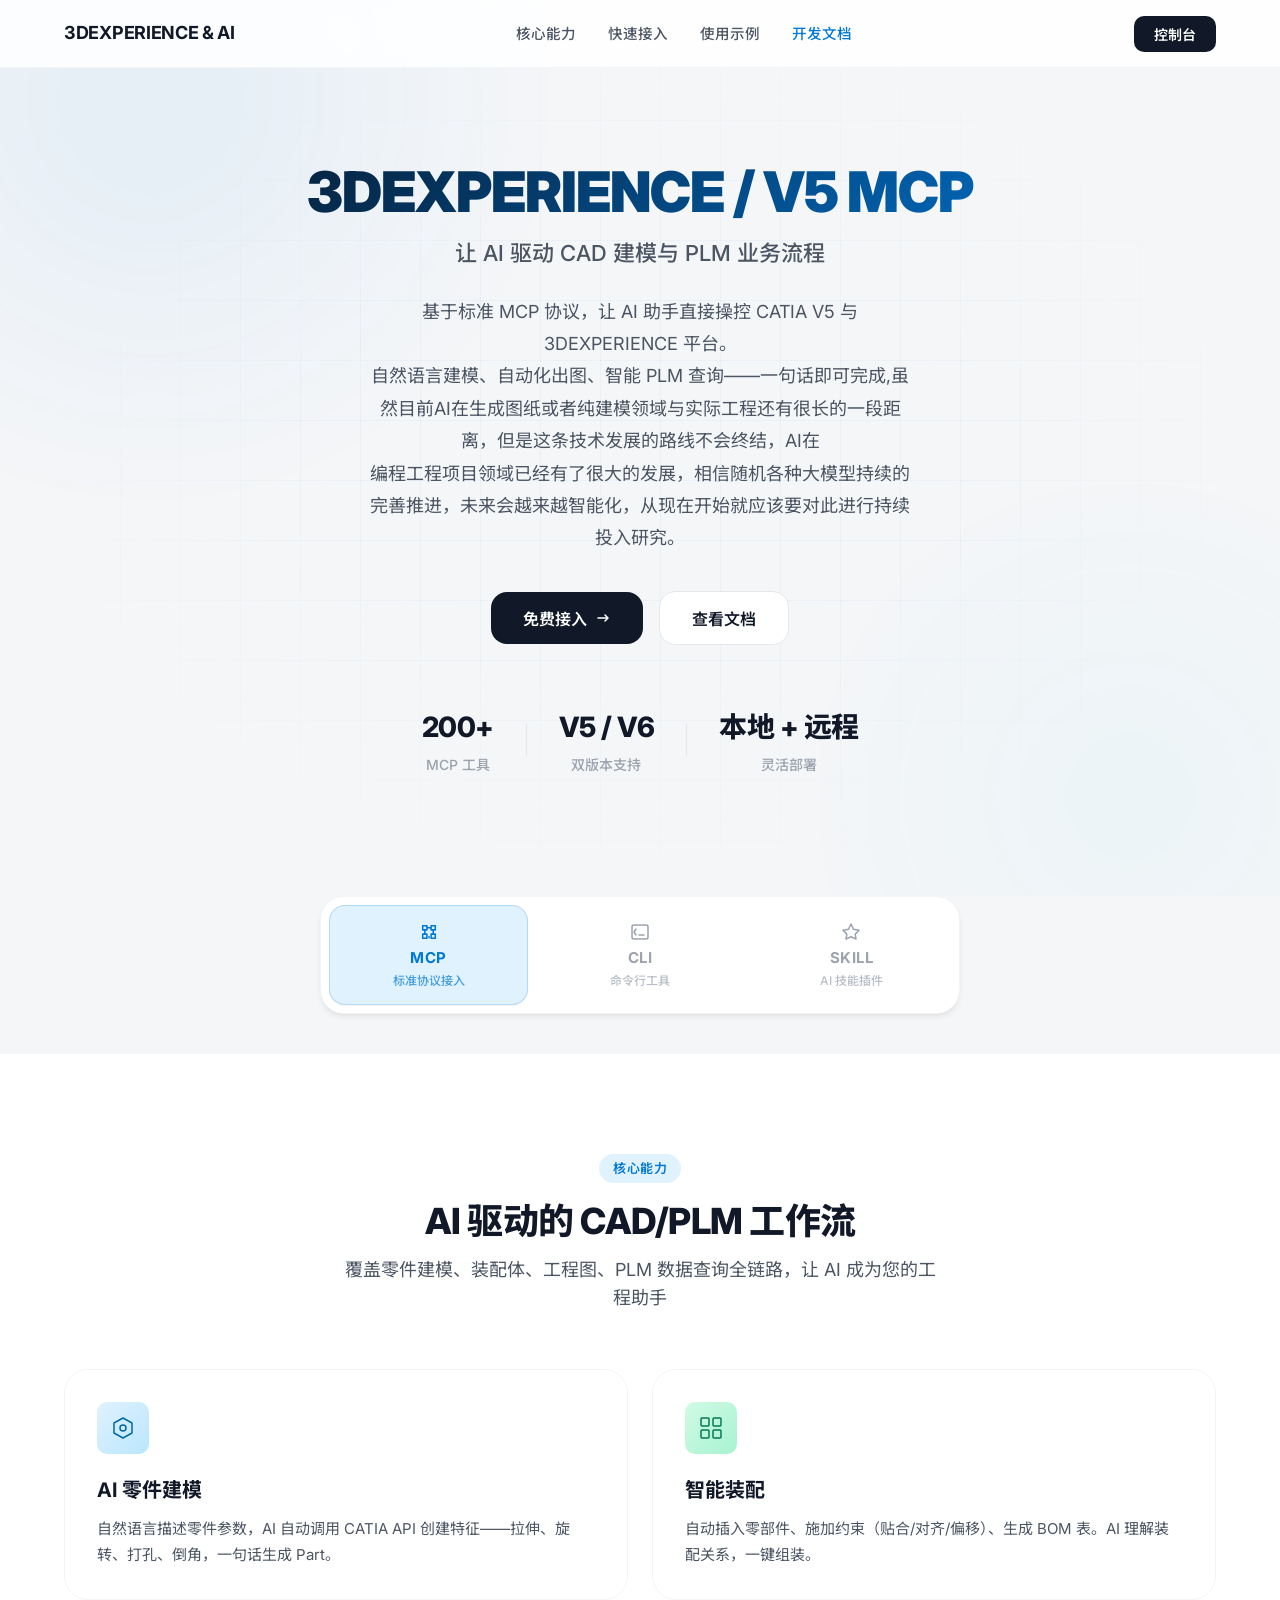
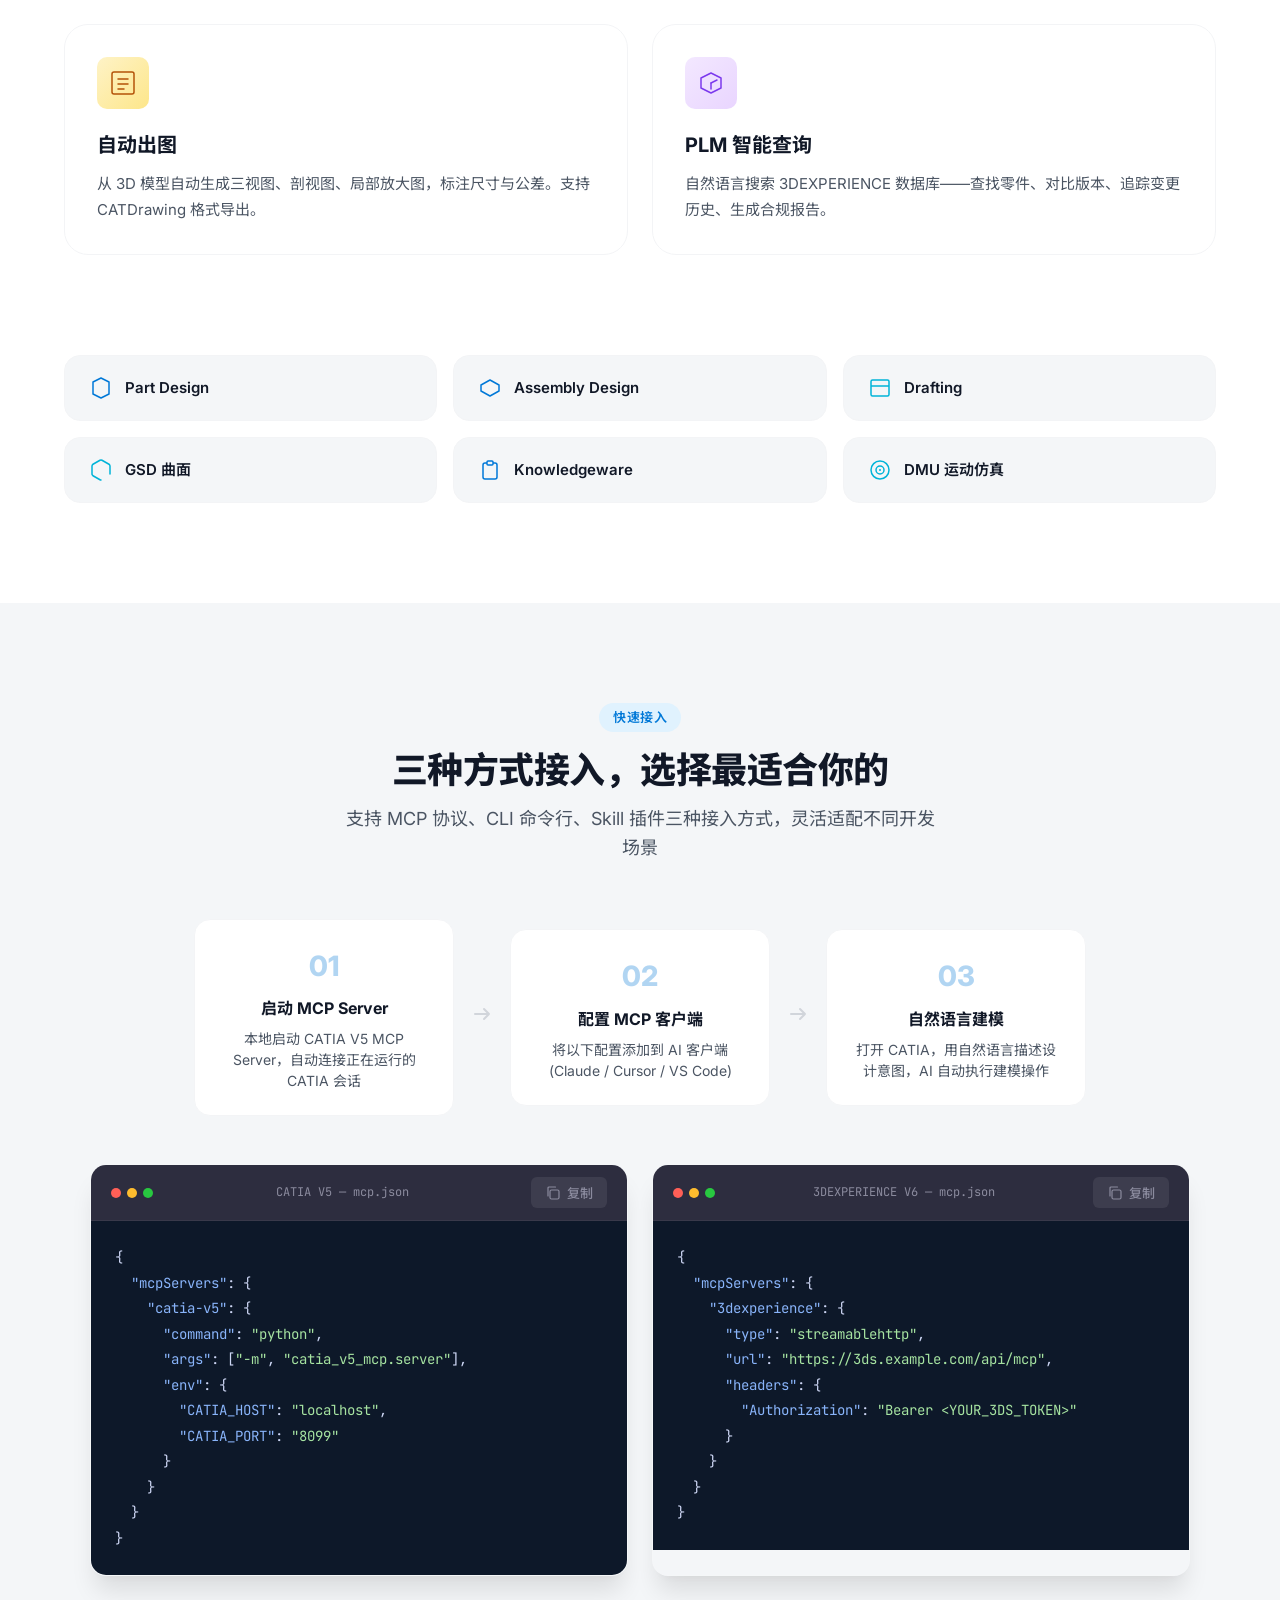
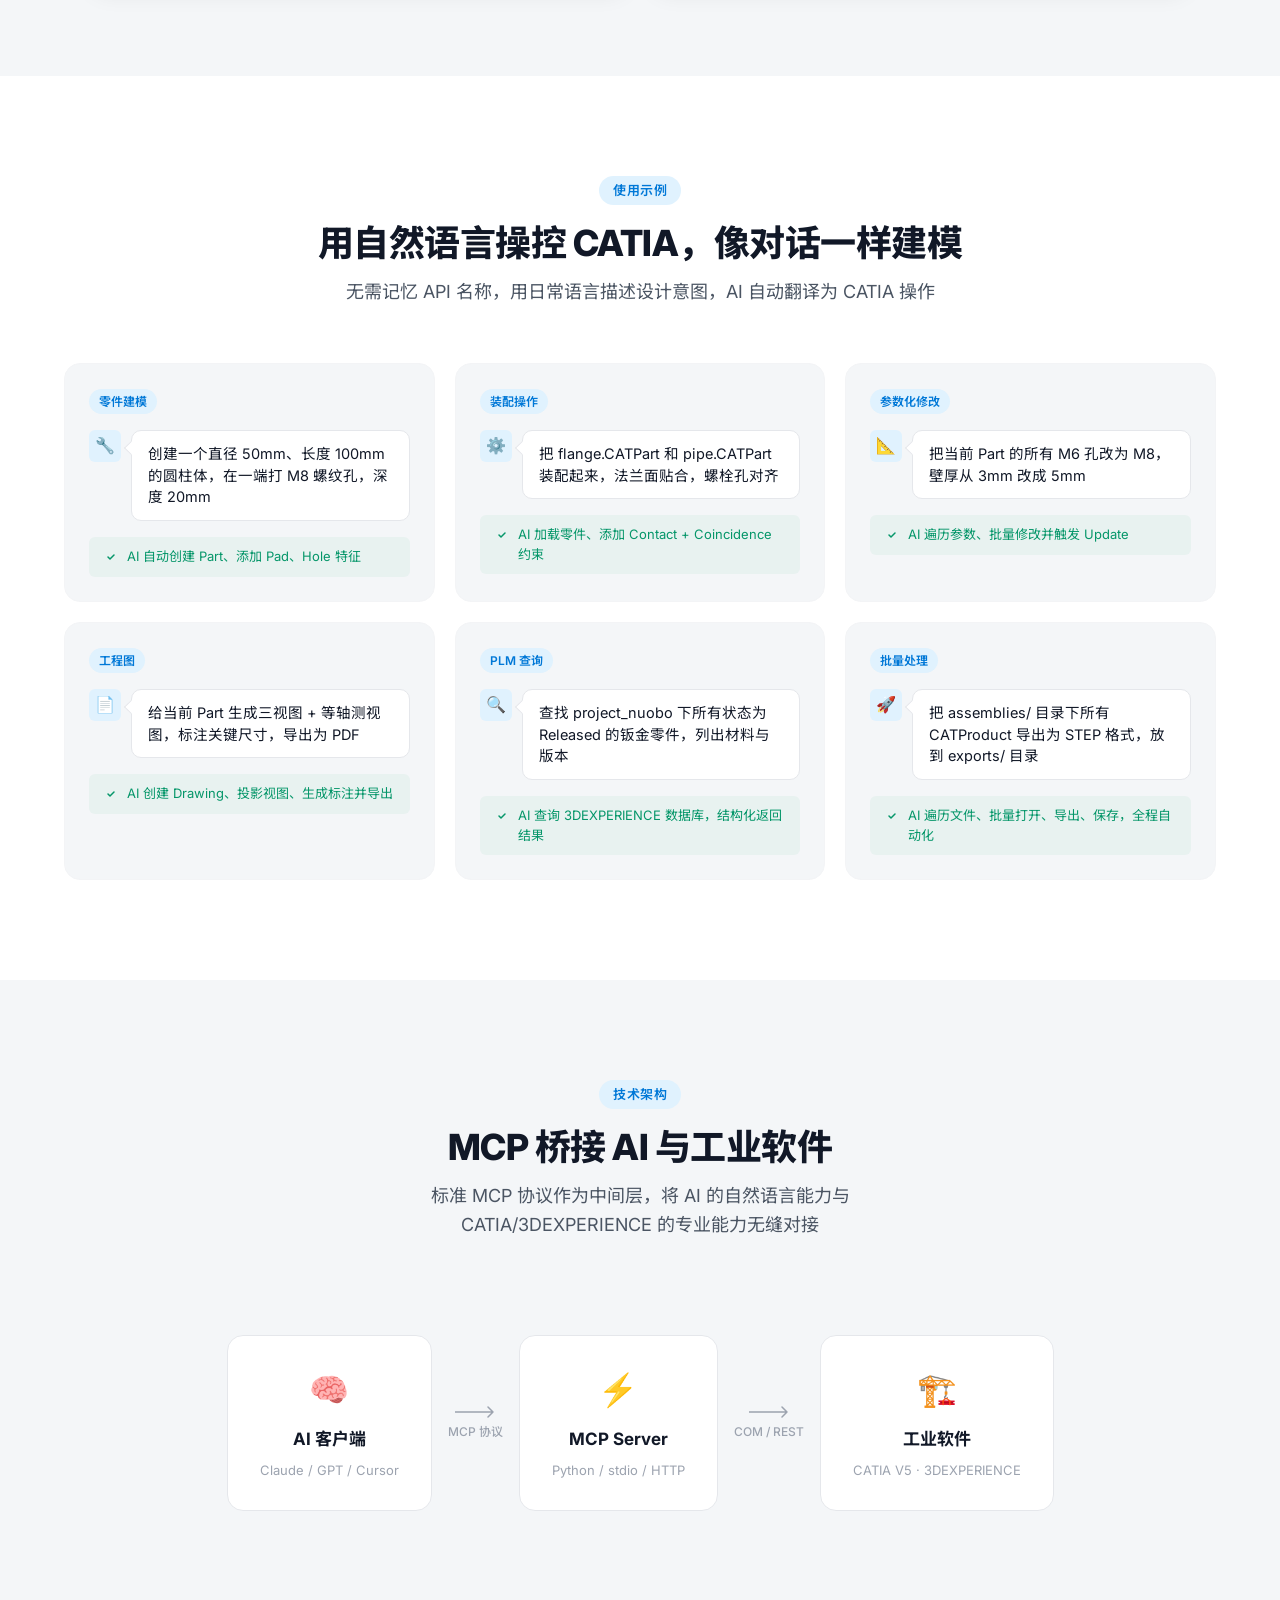
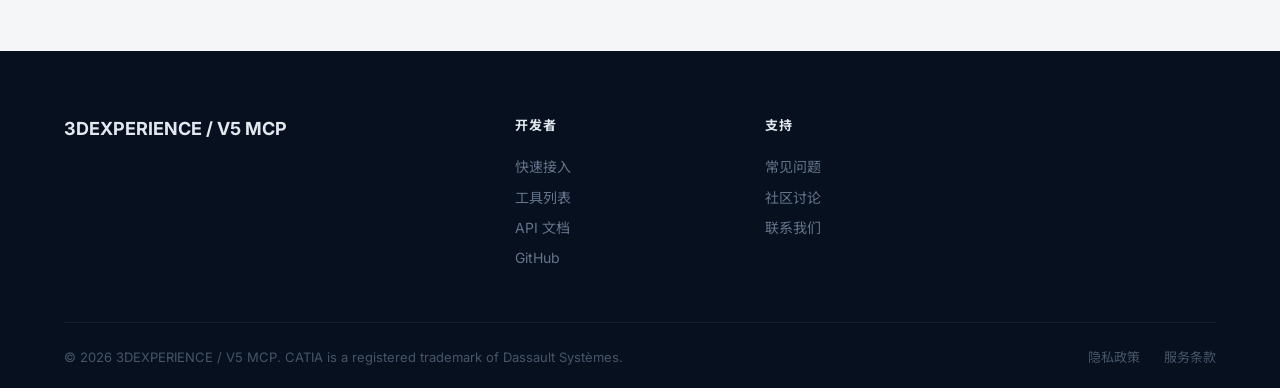
==== index.html @ 7aa51aee "06/16/2026 Tue 19:49:35.82" ====
<!DOCTYPE html>
<html lang="zh-CN">
<head>
    <meta charset="UTF-8">
    <meta name="viewport" content="width=device-width, initial-scale=1.0">
    <title>3DEXPERIENCE / V5 MCP — 让 AI 驱动 CAD 与 PLM</title>
    <link rel="stylesheet" href="css/style.css">
    <link rel="preconnect" href="https://fonts.googleapis.com">
    <link rel="preconnect" href="https://fonts.gstatic.com" crossorigin>
    <link href="https://fonts.googleapis.com/css2?family=Inter:wght@400;500;600;700;800&family=Noto+Sans+SC:wght@400;500;700;900&family=JetBrains+Mono:wght@400;500&display=swap" rel="stylesheet">
</head>
<body>
    <!-- ===== Navigation ===== -->
    <nav class="nav">
        <div class="nav-container">
            <div class="nav-brand">
                <!-- Compass/Dassault-style logo -->
                <svg class="nav-logo" width="32" height="32" viewBox="0 0 32 32" fill="none" style="display:none">
                    <circle cx="16" cy="16" r="14" stroke="url(#logo-grad)" stroke-width="2.5"/>
                    <path d="M16 4L22 16L16 28L10 16L16 4Z" fill="url(#logo-grad)" opacity="0.9"/>
                    <circle cx="16" cy="16" r="3" fill="white"/>
                    <defs>
                        <linearGradient id="logo-grad" x1="4" y1="4" x2="28" y2="28">
                            <stop stop-color="#0078D7"/>
                            <stop offset="1" stop-color="#00B4D8"/>
                        </linearGradient>
                    </defs>
                </svg>
                <span class="nav-title">3DEXPERIENCE & AI</span>
            </div>
            <div class="nav-links">
                <a href="#features">核心能力</a>
                <a href="#quickstart">快速接入</a>
                <a href="#examples">使用示例</a>
                <a href="docs.html" class="nav-link-docs">开发文档</a>
            </div>
            <button class="btn-nav-cta">控制台</button>
            <button class="mobile-menu-btn" aria-label="菜单">
                <span></span><span></span><span></span>
            </button>
        </div>
    </nav>

    <!-- ===== Hero Section ===== -->
    <section class="hero">
        <div class="hero-container">
            <!-- <div class="hero-badge">
                <span class="badge-dot"></span>
                3DEXPERIENCE · CATIA V5 · MCP 协议
            </div> -->
            <h1 class="hero-title">
                <span class="hero-title-main">3DEXPERIENCE / V5 MCP</span>
                <span class="hero-title-sub">让 AI 驱动 CAD 建模与 PLM 业务流程</span>
            </h1>
            <p class="hero-desc">
                基于标准 MCP 协议，让 AI 助手直接操控 CATIA V5 与 3DEXPERIENCE 平台。<br>
                自然语言建模、自动化出图、智能 PLM 查询——一句话即可完成,虽然目前AI在生成图纸或者纯建模领域与实际工程还有很长的一段距离，但是这条技术发展的路线不会终结，AI在 <br>
                编程工程项目领域已经有了很大的发展，相信随机各种大模型持续的完善推进，未来会越来越智能化，从现在开始就应该要对此进行持续投入研究。<br>
            </p>
            <div class="hero-actions">
                <button class="btn-primary">
                    免费接入
                    <svg width="16" height="16" viewBox="0 0 16 16" fill="none">
                        <path d="M3 8H13M10 5L13 8L10 11" stroke="currentColor" stroke-width="1.5" stroke-linecap="round" stroke-linejoin="round"/>
                    </svg>
                </button>
                <button class="btn-secondary">查看文档</button>
            </div>
            <div class="hero-stats">
                <div class="stat-item">
                    <span class="stat-number">200+</span>
                    <span class="stat-label">MCP 工具</span>
                </div>
                <div class="stat-divider"></div>
                <div class="stat-item">
                    <span class="stat-number">V5 / V6</span>
                    <span class="stat-label">双版本支持</span>
                </div>
                <div class="stat-divider"></div>
                <div class="stat-item">
                    <span class="stat-number">本地 + 远程</span>
                    <span class="stat-label">灵活部署</span>
                </div>
            </div>
        </div>
        <div class="hero-bg">
            <div class="hero-glow glow-1"></div>
            <div class="hero-glow glow-2"></div>
            <div class="hero-grid"></div>
        </div>
    </section>

    <!-- ===== Mode Selector ===== -->
    <section class="mode-selector">
        <div class="section-container">
            <div class="mode-tabs" role="tablist">
                <button class="mode-tab active" data-mode="mcp" role="tab" aria-selected="true">
                    <svg width="20" height="20" viewBox="0 0 20 20" fill="none">
                        <path d="M4 4H8V8H4V4Z" stroke="currentColor" stroke-width="1.5" stroke-linejoin="round"/>
                        <path d="M12 4H16V8H12V4Z" stroke="currentColor" stroke-width="1.5" stroke-linejoin="round"/>
                        <path d="M4 12H8V16H4V12Z" stroke="currentColor" stroke-width="1.5" stroke-linejoin="round"/>
                        <path d="M12 12H16V16H12V12Z" stroke="currentColor" stroke-width="1.5" stroke-linejoin="round"/>
                        <path d="M8 6H12" stroke="currentColor" stroke-width="1.5"/>
                        <path d="M6 8V12" stroke="currentColor" stroke-width="1.5"/>
                        <path d="M14 8V12" stroke="currentColor" stroke-width="1.5"/>
                        <path d="M10 14V16" stroke="currentColor" stroke-width="1.5"/>
                    </svg>
                    <span>MCP</span>
                    <small>标准协议接入</small>
                </button>
                <button class="mode-tab" data-mode="cli" role="tab" aria-selected="false">
                    <svg width="20" height="20" viewBox="0 0 20 20" fill="none">
                        <rect x="2" y="3" width="16" height="14" rx="2" stroke="currentColor" stroke-width="1.5"/>
                        <path d="M6 7L4 10L6 13" stroke="currentColor" stroke-width="1.5" stroke-linecap="round" stroke-linejoin="round"/>
                        <path d="M9 13H14" stroke="currentColor" stroke-width="1.5" stroke-linecap="round"/>
                    </svg>
                    <span>CLI</span>
                    <small>命令行工具</small>
                </button>
                <button class="mode-tab" data-mode="skill" role="tab" aria-selected="false">
                    <svg width="20" height="20" viewBox="0 0 20 20" fill="none">
                        <path d="M10 2L12.45 7.26L18 8.27L14.18 12.14L15.08 17.02L10 14.77L4.92 17.02L5.82 12.14L2 8.27L7.55 7.26L10 2Z" stroke="currentColor" stroke-width="1.5" stroke-linejoin="round"/>
                    </svg>
                    <span>SKILL</span>
                    <small>AI 技能插件</small>
                </button>
            </div>
        </div>
    </section>

    <!-- ===== Features Section ===== -->
    <section class="features" id="features">
        <div class="section-container">
            <div class="section-header">
                <span class="section-tag">核心能力</span>
                <h2 class="section-title">AI 驱动的 CAD/PLM 工作流</h2>
                <p class="section-desc">覆盖零件建模、装配体、工程图、PLM 数据查询全链路，让 AI 成为您的工程助手</p>
            </div>

            <div class="features-grid">
                <!-- Feature 1: 零件建模 -->
                <div class="feature-card">
                    <div class="feature-icon" style="background: linear-gradient(135deg, #E0F2FE 0%, #BAE6FD 100%);">
                        <svg width="28" height="28" viewBox="0 0 28 28" fill="none">
                            <path d="M5 9L14 4L23 9V19L14 24L5 19V9Z" stroke="#0369A1" stroke-width="1.5" stroke-linejoin="round"/>
                            <circle cx="14" cy="14" r="3" stroke="#0369A1" stroke-width="1.5"/>
                        </svg>
                    </div>
                    <h3 class="feature-title">AI 零件建模</h3>
                    <p class="feature-desc">自然语言描述零件参数，AI 自动调用 CATIA API 创建特征——拉伸、旋转、打孔、倒角，一句话生成 Part。</p>
                </div>

                <!-- Feature 2: 装配体 -->
                <div class="feature-card">
                    <div class="feature-icon" style="background: linear-gradient(135deg, #D1FAE5 0%, #A7F3D0 100%);">
                        <svg width="28" height="28" viewBox="0 0 28 28" fill="none">
                            <rect x="4" y="4" width="8" height="8" rx="1" stroke="#047857" stroke-width="1.5"/>
                            <rect x="16" y="4" width="8" height="8" rx="1" stroke="#047857" stroke-width="1.5"/>
                            <rect x="4" y="16" width="8" height="8" rx="1" stroke="#047857" stroke-width="1.5"/>
                            <rect x="16" y="16" width="8" height="8" rx="1" stroke="#047857" stroke-width="1.5"/>
                        </svg>
                    </div>
                    <h3 class="feature-title">智能装配</h3>
                    <p class="feature-desc">自动插入零部件、施加约束（贴合/对齐/偏移）、生成 BOM 表。AI 理解装配关系，一键组装。</p>
                </div>

                <!-- Feature 3: 工程图 -->
                <div class="feature-card">
                    <div class="feature-icon" style="background: linear-gradient(135deg, #FEF3C7 0%, #FDE68A 100%);">
                        <svg width="28" height="28" viewBox="0 0 28 28" fill="none">
                            <rect x="3" y="3" width="22" height="22" rx="2" stroke="#B45309" stroke-width="1.5"/>
                            <path d="M9 10H19M9 15H19M9 20H15" stroke="#B45309" stroke-width="1.5" stroke-linecap="round"/>
                        </svg>
                    </div>
                    <h3 class="feature-title">自动出图</h3>
                    <p class="feature-desc">从 3D 模型自动生成三视图、剖视图、局部放大图，标注尺寸与公差。支持 CATDrawing 格式导出。</p>
                </div>

                <!-- Feature 4: PLM 集成 -->
                <div class="feature-card">
                    <div class="feature-icon" style="background: linear-gradient(135deg, #F3E8FF 0%, #E9D5FF 100%);">
                        <svg width="28" height="28" viewBox="0 0 28 28" fill="none">
                            <path d="M14 4L24 9V19L14 24L4 19V9L14 4Z" stroke="#7C3AED" stroke-width="1.5" stroke-linejoin="round"/>
                            <path d="M14 14L20 11" stroke="#7C3AED" stroke-width="1.5" stroke-linecap="round"/>
                            <path d="M14 14V20" stroke="#7C3AED" stroke-width="1.5" stroke-linecap="round"/>
                        </svg>
                    </div>
                    <h3 class="feature-title">PLM 智能查询</h3>
                    <p class="feature-desc">自然语言搜索 3DEXPERIENCE 数据库——查找零件、对比版本、追踪变更历史、生成合规报告。</p>
                </div>
            </div>
        </div>
    </section>

    <!-- ===== More Features ===== -->
    <section class="features-extended">
        <div class="section-container">
            <div class="features-grid-extended">
                <div class="feature-card-mini">
                    <svg width="24" height="24" viewBox="0 0 24 24" fill="none">
                        <path d="M12 2L4 6V18L12 22L20 18V6L12 2Z" stroke="#0078D7" stroke-width="1.5" stroke-linejoin="round"/>
                    </svg>
                    <span>Part Design</span>
                </div>
                <div class="feature-card-mini">
                    <svg width="24" height="24" viewBox="0 0 24 24" fill="none">
                        <path d="M3 9L12 4L21 9V15L12 20L3 15V9Z" stroke="#0078D7" stroke-width="1.5" stroke-linejoin="round"/>
                    </svg>
                    <span>Assembly Design</span>
                </div>
                <div class="feature-card-mini">
                    <svg width="24" height="24" viewBox="0 0 24 24" fill="none">
                        <rect x="3" y="4" width="18" height="16" rx="1.5" stroke="#00B4D8" stroke-width="1.5"/>
                        <path d="M3 10H21" stroke="#00B4D8" stroke-width="1.5"/>
                    </svg>
                    <span>Drafting</span>
                </div>
                <div class="feature-card-mini">
                    <svg width="24" height="24" viewBox="0 0 24 24" fill="none">
                        <path d="M21 16V8C20.9996 7.64928 20.9071 7.30481 20.7315 7.00117C20.556 6.69753 20.3037 6.44536 20 6.27L13 2.27C12.696 2.09446 12.3511 2.00205 12 2V2C11.6489 2.00205 11.304 2.09446 11 2.27L4 6.27C3.69626 6.44536 3.44398 6.69753 3.26846 7.00117C3.09294 7.30481 3.00036 7.64928 3 8V16C3.00036 16.3507 3.09294 16.6952 3.26846 16.9988C3.44398 17.3025 3.69626 17.5546 4 17.73L11 21.73C11.304 21.9055 11.6489 21.9979 12 22V22" stroke="#00B4D8" stroke-width="1.5" stroke-linecap="round"/>
                    </svg>
                    <span>GSD 曲面</span>
                </div>
                <div class="feature-card-mini">
                    <svg width="24" height="24" viewBox="0 0 24 24" fill="none">
                        <path d="M9 5H7C5.89543 5 5 5.89543 5 7V19C5 20.1046 5.89543 21 7 21H17C18.1046 21 19 20.1046 19 19V7C19 5.89543 18.1046 5 17 5H15" stroke="#0078D7" stroke-width="1.5"/>
                        <rect x="9" y="3" width="6" height="4" rx="1" stroke="#0078D7" stroke-width="1.5"/>
                    </svg>
                    <span>Knowledgeware</span>
                </div>
                <div class="feature-card-mini">
                    <svg width="24" height="24" viewBox="0 0 24 24" fill="none">
                        <circle cx="12" cy="12" r="9" stroke="#00B4D8" stroke-width="1.5"/>
                        <circle cx="12" cy="12" r="4" stroke="#00B4D8" stroke-width="1.5"/>
                        <circle cx="12" cy="12" r="1" fill="#00B4D8"/>
                    </svg>
                    <span>DMU 运动仿真</span>
                </div>
            </div>
        </div>
    </section>

    <!-- ===== Quick Start Section ===== -->
    <section class="quickstart" id="quickstart">
        <div class="section-container">
            <div class="section-header">
                <span class="section-tag">快速接入</span>
                <h2 class="section-title mode-title" data-default="三种方式接入，选择最适合你的">三种方式接入，选择最适合你的</h2>
                <p class="section-desc mode-desc" data-default="支持 MCP 协议、CLI 命令行、Skill 插件三种接入方式，灵活适配不同开发场景">支持 MCP 协议、CLI 命令行、Skill 插件三种接入方式，灵活适配不同开发场景</p>
            </div>

            <!-- ===== MCP Panel ===== -->
            <div class="mode-panel active" id="panel-mcp">
                <div class="steps-row">
                    <div class="step-item">
                        <div class="step-number">01</div>
                        <h4>启动 MCP Server</h4>
                        <p>本地启动 CATIA V5 MCP Server，自动连接正在运行的 CATIA 会话</p>
                    </div>
                    <div class="step-arrow">
                        <svg width="24" height="24" viewBox="0 0 24 24" fill="none">
                            <path d="M5 12H19M14 7L19 12L14 17" stroke="#D1D5DB" stroke-width="2" stroke-linecap="round" stroke-linejoin="round"/>
                        </svg>
                    </div>
                    <div class="step-item">
                        <div class="step-number">02</div>
                        <h4>配置 MCP 客户端</h4>
                        <p>将以下配置添加到 AI 客户端 (Claude / Cursor / VS Code)</p>
                    </div>
                    <div class="step-arrow">
                        <svg width="24" height="24" viewBox="0 0 24 24" fill="none">
                            <path d="M5 12H19M14 7L19 12L14 17" stroke="#D1D5DB" stroke-width="2" stroke-linecap="round" stroke-linejoin="round"/>
                        </svg>
                    </div>
                    <div class="step-item">
                        <div class="step-number">03</div>
                        <h4>自然语言建模</h4>
                        <p>打开 CATIA，用自然语言描述设计意图，AI 自动执行建模操作</p>
                    </div>
                </div>

                <div class="mcp-grid">
                    <!-- V5 配置 -->
                    <div class="code-block-wrapper mcp-block">
                        <div class="code-block-header">
                            <div class="code-block-dots">
                                <span class="dot dot-red"></span>
                                <span class="dot dot-yellow"></span>
                                <span class="dot dot-green"></span>
                            </div>
                            <span class="code-block-label">CATIA V5 — mcp.json</span>
                            <button class="btn-copy" data-code="v5" onclick="copyCode('v5')">
                                <svg width="16" height="16" viewBox="0 0 16 16" fill="none">
                                    <rect x="5" y="5" width="9" height="9" rx="1.5" stroke="currentColor" stroke-width="1.2"/>
                                    <path d="M3 11V3C3 2.44772 3.44772 2 4 2H10.5" stroke="currentColor" stroke-width="1.2" stroke-linecap="round"/>
                                </svg>
                                <span>复制</span>
                            </button>
                        </div>
                        <pre class="code-block"><code id="code-v5">{
  <span class="code-key">"mcpServers"</span>: {
    <span class="code-key">"catia-v5"</span>: {
      <span class="code-key">"command"</span>: <span class="code-string">"python"</span>,
      <span class="code-key">"args"</span>: [<span class="code-string">"-m"</span>, <span class="code-string">"catia_v5_mcp.server"</span>],
      <span class="code-key">"env"</span>: {
        <span class="code-key">"CATIA_HOST"</span>: <span class="code-string">"localhost"</span>,
        <span class="code-key">"CATIA_PORT"</span>: <span class="code-string">"8099"</span>
      }
    }
  }
}</code></pre>
                    </div>
                    <!-- V6 配置 -->
                    <div class="code-block-wrapper mcp-block">
                        <div class="code-block-header">
                            <div class="code-block-dots">
                                <span class="dot dot-red"></span>
                                <span class="dot dot-yellow"></span>
                                <span class="dot dot-green"></span>
                            </div>
                            <span class="code-block-label">3DEXPERIENCE V6 — mcp.json</span>
                            <button class="btn-copy" data-code="v6" onclick="copyCode('v6')">
                                <svg width="16" height="16" viewBox="0 0 16 16" fill="none">
                                    <rect x="5" y="5" width="9" height="9" rx="1.5" stroke="currentColor" stroke-width="1.2"/>
                                    <path d="M3 11V3C3 2.44772 3.44772 2 4 2H10.5" stroke="currentColor" stroke-width="1.2" stroke-linecap="round"/>
                                </svg>
                                <span>复制</span>
                            </button>
                        </div>
                        <pre class="code-block"><code id="code-v6">{
  <span class="code-key">"mcpServers"</span>: {
    <span class="code-key">"3dexperience"</span>: {
      <span class="code-key">"type"</span>: <span class="code-string">"streamablehttp"</span>,
      <span class="code-key">"url"</span>: <span class="code-string">"https://3ds.example.com/api/mcp"</span>,
      <span class="code-key">"headers"</span>: {
        <span class="code-key">"Authorization"</span>: <span class="code-string">"Bearer &lt;YOUR_3DS_TOKEN&gt;"</span>
      }
    }
  }
}</code></pre>
                    </div>
                </div>
            </div>

            <!-- ===== CLI Panel ===== -->
            <div class="mode-panel" id="panel-cli">
                <div class="steps-row">
                    <div class="step-item">
                        <div class="step-number">01</div>
                        <h4>安装 CLI 工具</h4>
                        <p>PowerShell 一键安装脚本，支持 V5 / V6 多个版本，像CAA开发的运行包，可以通过Agent的工具自动在后台批量调用</p>
                    </div>
                    <div class="step-arrow">
                        <svg width="24" height="24" viewBox="0 0 24 24" fill="none">
                            <path d="M5 12H19M14 7L19 12L14 17" stroke="#D1D5DB" stroke-width="2" stroke-linecap="round" stroke-linejoin="round"/>
                        </svg>
                    </div>
                    <div class="step-item">
                        <div class="step-number">02</div>
                        <h4>配置连接参数</h4>
                        <p>选择对应版本执行，脚本自动完成环境配置，大语言模型会根据当前的环境变量，智能化的提示，你应该传入哪些参数，传入参数之后，它会自适应地填入相关位置，</p>
                    </div>
                    <div class="step-arrow">
                        <svg width="24" height="24" viewBox="0 0 24 24" fill="none">
                            <path d="M5 12H19M14 7L19 12L14 17" stroke="#D1D5DB" stroke-width="2" stroke-linecap="round" stroke-linejoin="round"/>
                        </svg>
                    </div>
                    <div class="step-item">
                        <div class="step-number">03</div>
                        <h4>命令行操作</h4>
                        <p>安装后即可在终端使用 catia-cli 命令执行建模操作，可以在Agent内通过语音与它聊天调用相关命令，它可以在后台自动执行一些集成化的工具</p>
                    </div>
                </div>

                <div class="code-block-wrapper">
                    <div class="code-block-header">
                        <div class="code-block-dots">
                            <span class="dot dot-red"></span>
                            <span class="dot dot-yellow"></span>
                            <span class="dot dot-green"></span>
                        </div>
                        <span class="code-block-label">PowerShell</span>
                        <button class="btn-copy" data-code="cli" onclick="copyCode('cli')">
                            <svg width="16" height="16" viewBox="0 0 16 16" fill="none">
                                <rect x="5" y="5" width="9" height="9" rx="1.5" stroke="currentColor" stroke-width="1.2"/>
                                <path d="M3 11V3C3 2.44772 3.44772 2 4 2H10.5" stroke="currentColor" stroke-width="1.2" stroke-linecap="round"/>
                            </svg>
                            <span>复制</span>
                        </button>
                    </div>
                    <pre class="code-block"><code id="code-cli"><span class="code-comment"># V6 (3DEXPERIENCE)</span>
iex(irm https://gitee.com/xuscode1/catia-v6r2025-cli/raw/master/www/install-cli.ps1)
iex(irm https://gitee.com/xuscode1/catia-v6r2026-cli/raw/master/www/install-cli.ps1)

<span class="code-comment"># V5 (CATIA)</span>
iex(irm https://gitee.com/xuscode1/catia-v5r27-cli/raw/master/www/install-cli.ps1)
iex(irm https://gitee.com/xuscode1/catia-v5r29-cli/raw/master/www/install-cli.ps1)
iex(irm https://gitee.com/xuscode1/catia-v5r36-cli/raw/master/www/install-cli.ps1)</code></pre>
                </div>
            </div>

            <!-- ===== SKILL Panel ===== -->
            <div class="mode-panel" id="panel-skill">
                <!-- Skill Hero -->
                <div class="skill-hero">
                    <div class="skill-hero-icon">
                        <svg width="40" height="40" viewBox="0 0 40 40" fill="none">
                            <path d="M20 4L24.9 14.52L36.18 16.36L28 24.76L29.82 35.64L20 30.77L10.18 35.64L12 24.76L3.82 16.36L15.1 14.52L20 4Z" fill="#F59E0B" stroke="#D97706" stroke-width="1.5" stroke-linejoin="round"/>
                        </svg>
                    </div>
                    <h3 class="skill-hero-title">CATIA Skill</h3>
                    <span class="skill-hero-badge">AI skill</span>
                    <p class="skill-hero-desc">让 agent 归纳总结你们的工作流,把大量的 CLI 程序或者是 MCP 命令串联起来，形成一整套工作流,减少人工干预，提高工作效率, <br>
                        SKILL可以让工程师可以灵活地参与项目的各个阶段 <br>


                    </p>
                    <a href="#" class="btn-download-skill">
                        <svg width="18" height="18" viewBox="0 0 18 18" fill="none">
                            <path d="M9 2V11M9 11L5.5 7.5M9 11L12.5 7.5" stroke="currentColor" stroke-width="1.5" stroke-linecap="round" stroke-linejoin="round"/>
                            <path d="M3 12V14C3 15.1046 3.89543 16 5 16H13C14.1046 16 15 15.1046 15 14V12" stroke="currentColor" stroke-width="1.5" stroke-linecap="round"/>
                        </svg>
                        下载 Skill
                    </a>
                </div>

                <!-- Installation Methods -->
                <div class="skill-install-section">
                    <h4 class="skill-section-title">安装方式</h4>
                    <div class="skill-install-grid">
                        <div class="skill-install-card">
                            <div class="skill-install-card-icon" style="background: linear-gradient(135deg, #DBEAFE, #BFDBFE);">
                                <svg width="22" height="22" viewBox="0 0 24 24" fill="none">
                                    <rect x="3" y="3" width="18" height="18" rx="3" stroke="#2563EB" stroke-width="1.5"/>
                                    <path d="M8 8L16 8M8 12L16 12M8 16L12 16" stroke="#2563EB" stroke-width="1.5" stroke-linecap="round"/>
                                </svg>
                            </div>
                            <h5>codebuddy</h5>
                            <p>下载后，在技能中点击添加技能，把下载的文件导入</p>
                        </div>
                        <div class="skill-install-card">
                            <div class="skill-install-card-icon" style="background: linear-gradient(135deg, #F3E8FF, #E9D5FF);">
                                <svg width="22" height="22" viewBox="0 0 24 24" fill="none">
                                    <path d="M17 3C18.1046 3 19 3.89543 19 5V19C19 20.1046 18.1046 21 17 21H7C5.89543 21 5 20.1046 5 19V5C5 3.89543 5.89543 3 7 3H17Z" stroke="#9333EA" stroke-width="1.5"/>
                                    <path d="M15 2V4H9V2" stroke="#9333EA" stroke-width="1.5" stroke-linecap="round" stroke-linejoin="round"/>
                                    <path d="M9 10L11 12L15 8" stroke="#9333EA" stroke-width="1.5" stroke-linecap="round" stroke-linejoin="round"/>
                                </svg>
                            </div>
                            <h5>Cursor</h5>
                            <p>下载并解压后，在 Skill 中点击 Add skill，选择解压目录</p>
                        </div>
                        <div class="skill-install-card">
                            <div class="skill-install-card-icon" style="background: linear-gradient(135deg, #FEF3C7, #FDE68A);">
                                <svg width="22" height="22" viewBox="0 0 24 24" fill="none">
                                    <path d="M12 2L15.09 8.26L22 9.27L17 14.14L18.18 21.02L12 17.77L5.82 21.02L7 14.14L2 9.27L8.91 8.26L12 2Z" stroke="#D97706" stroke-width="1.5" stroke-linejoin="round"/>
                                </svg>
                            </div>
                            <h5>Claude Code</h5>
                            <p>解压到 ~/.claude/skills/my-coffee</p>
                        </div>
                        <div class="skill-install-card">
                            <div class="skill-install-card-icon" style="background: linear-gradient(135deg, #D1FAE5, #A7F3D0);">
                                <svg width="22" height="22" viewBox="0 0 24 24" fill="none">
                                    <rect x="3" y="3" width="18" height="18" rx="4" stroke="#059669" stroke-width="1.5"/>
                                    <path d="M7 8H17M7 12H17M7 16H13" stroke="#059669" stroke-width="1.5" stroke-linecap="round"/>
                                </svg>
                            </div>
                            <h5>Codex</h5>
                            <p>解压到 ~/.codex/skills/my-coffee</p>
                        </div>
                        <div class="skill-install-card">
                            <div class="skill-install-card-icon" style="background: linear-gradient(135deg, #FFEDD5, #FED7AA);">
                                <svg width="22" height="22" viewBox="0 0 24 24" fill="none">
                                    <circle cx="12" cy="12" r="9" stroke="#EA580C" stroke-width="1.5"/>
                                    <path d="M12 8V12L15 15" stroke="#EA580C" stroke-width="1.5" stroke-linecap="round"/>
                                </svg>
                            </div>
                            <h5>Qoder</h5>
                            <p>下载并解压后，在 Qoder 的 Skills 中导入解压目录</p>
                        </div>
                        <div class="skill-install-card">
                            <div class="skill-install-card-icon" style="background: linear-gradient(135deg, #FCE7F3, #FBCFE8);">
                                <svg width="22" height="22" viewBox="0 0 24 24" fill="none">
                                    <path d="M9 12L11 14L15 10" stroke="#DB2777" stroke-width="1.5" stroke-linecap="round" stroke-linejoin="round"/>
                                    <circle cx="12" cy="12" r="9" stroke="#DB2777" stroke-width="1.5"/>
                                </svg>
                            </div>
                            <h5>Kimi Code</h5>
                            <p>下载并解压后，在 Kimi Code 的 Skills 中导入解压目录</p>
                        </div>
                        <div class="skill-install-card">
                            <div class="skill-install-card-icon" style="background: linear-gradient(135deg, #E0E7FF, #C7D2FE);">
                                <svg width="22" height="22" viewBox="0 0 24 24" fill="none">
                                    <path d="M20 7L12 3L4 7L12 11L20 7Z" stroke="#4F46E5" stroke-width="1.5" stroke-linejoin="round"/>
                                    <path d="M4 17L12 21L20 17" stroke="#4F46E5" stroke-width="1.5" stroke-linejoin="round"/>
                                    <path d="M4 12L12 16L20 12" stroke="#4F46E5" stroke-width="1.5" stroke-linejoin="round"/>
                                </svg>
                            </div>
                            <h5>workbuddy</h5>
                            <p>下载后，在技能中点击添加技能导入</p>
                        </div>
                        <div class="skill-install-card">
                            <div class="skill-install-card-icon" style="background: linear-gradient(135deg, #F3F4F6, #E5E7EB);">
                                <svg width="22" height="22" viewBox="0 0 24 24" fill="none">
                                    <path d="M5 12H19M12 5V19" stroke="#6B7280" stroke-width="1.5" stroke-linecap="round"/>
                                </svg>
                            </div>
                            <h5>Openclaw</h5>
                            <p>下载并解压后导入 Skill 目录</p>
                        </div>
                        <div class="skill-install-card">
                            <div class="skill-install-card-icon" style="background: linear-gradient(135deg, #F0FDF4, #DCFCE7);">
                                <svg width="22" height="22" viewBox="0 0 24 24" fill="none">
                                    <path d="M22 12C22 17.5228 17.5228 22 12 22C6.47715 22 2 17.5228 2 12C2 6.47715 6.47715 2 12 2C17.5228 2 22 6.47715 22 12Z" stroke="#16A34A" stroke-width="1.5"/>
                                    <path d="M16 12L10.5 16.5L8 13.5" stroke="#16A34A" stroke-width="1.5" stroke-linecap="round" stroke-linejoin="round"/>
                                </svg>
                            </div>
                            <h5>Hermes</h5>
                            <p>下载并解压后导入 Skill 目录</p>
                        </div>
                    </div>
                </div>

                <!-- Copy Instruction -->
                <div class="skill-copy-section">
                    <div class="copy-instruction-label">复制下面内容发给你的智能体：</div>
                    <div class="copy-instruction-box">
                        <code class="copy-instruction-code">请下载安装 My Coffee Skill：
https://my-coffee-skill.zip</code>
                        <button class="btn-copy-skill" onclick="copySkillInstruction()">
                            <svg width="16" height="16" viewBox="0 0 16 16" fill="none">
                                <rect x="5" y="5" width="9" height="9" rx="1.5" stroke="currentColor" stroke-width="1.2"/>
                                <path d="M3 11V3C3 2.44772 3.44772 2 4 2H10.5" stroke="currentColor" stroke-width="1.2" stroke-linecap="round"/>
                            </svg>
                            <span>复制</span>
                        </button>
                    </div>
                </div>
            </div>
        </div>
    </section>

    <!-- ===== Examples Section ===== -->
    <section class="examples" id="examples">
        <div class="section-container">
            <div class="section-header">
                <span class="section-tag">使用示例</span>
                <h2 class="section-title">用自然语言操控 CATIA，像对话一样建模</h2>
                <p class="section-desc">无需记忆 API 名称，用日常语言描述设计意图，AI 自动翻译为 CATIA 操作</p>
            </div>

            <div class="examples-grid">
                <div class="example-card">
                    <div class="example-tag">零件建模</div>
                    <div class="example-bubble">
                        <div class="bubble-avatar">🔧</div>
                        <div class="bubble-content">
                            <p class="bubble-text">创建一个直径 50mm、长度 100mm 的圆柱体，在一端打 M8 螺纹孔，深度 20mm</p>
                        </div>
                    </div>
                    <div class="example-result">
                        <svg width="16" height="16" viewBox="0 0 16 16" fill="none">
                            <path d="M5 8L7 10L11 6" stroke="#059669" stroke-width="1.5" stroke-linecap="round" stroke-linejoin="round"/>
                        </svg>
                        <span>AI 自动创建 Part、添加 Pad、Hole 特征</span>
                    </div>
                </div>

                <div class="example-card">
                    <div class="example-tag">装配操作</div>
                    <div class="example-bubble">
                        <div class="bubble-avatar">⚙️</div>
                        <div class="bubble-content">
                            <p class="bubble-text">把 flange.CATPart 和 pipe.CATPart 装配起来，法兰面贴合，螺栓孔对齐</p>
                        </div>
                    </div>
                    <div class="example-result">
                        <svg width="16" height="16" viewBox="0 0 16 16" fill="none">
                            <path d="M5 8L7 10L11 6" stroke="#059669" stroke-width="1.5" stroke-linecap="round" stroke-linejoin="round"/>
                        </svg>
                        <span>AI 加载零件、添加 Contact + Coincidence 约束</span>
                    </div>
                </div>

                <div class="example-card">
                    <div class="example-tag">参数化修改</div>
                    <div class="example-bubble">
                        <div class="bubble-avatar">📐</div>
                        <div class="bubble-content">
                            <p class="bubble-text">把当前 Part 的所有 M6 孔改为 M8，壁厚从 3mm 改成 5mm</p>
                        </div>
                    </div>
                    <div class="example-result">
                        <svg width="16" height="16" viewBox="0 0 16 16" fill="none">
                            <path d="M5 8L7 10L11 6" stroke="#059669" stroke-width="1.5" stroke-linecap="round" stroke-linejoin="round"/>
                        </svg>
                        <span>AI 遍历参数、批量修改并触发 Update</span>
                    </div>
                </div>

                <div class="example-card">
                    <div class="example-tag">工程图</div>
                    <div class="example-bubble">
                        <div class="bubble-avatar">📄</div>
                        <div class="bubble-content">
                            <p class="bubble-text">给当前 Part 生成三视图 + 等轴测视图，标注关键尺寸，导出为 PDF</p>
                        </div>
                    </div>
                    <div class="example-result">
                        <svg width="16" height="16" viewBox="0 0 16 16" fill="none">
                            <path d="M5 8L7 10L11 6" stroke="#059669" stroke-width="1.5" stroke-linecap="round" stroke-linejoin="round"/>
                        </svg>
                        <span>AI 创建 Drawing、投影视图、生成标注并导出</span>
                    </div>
                </div>

                <div class="example-card">
                    <div class="example-tag">PLM 查询</div>
                    <div class="example-bubble">
                        <div class="bubble-avatar">🔍</div>
                        <div class="bubble-content">
                            <p class="bubble-text">查找 project_nuobo 下所有状态为 Released 的钣金零件，列出材料与版本</p>
                        </div>
                    </div>
                    <div class="example-result">
                        <svg width="16" height="16" viewBox="0 0 16 16" fill="none">
                            <path d="M5 8L7 10L11 6" stroke="#059669" stroke-width="1.5" stroke-linecap="round" stroke-linejoin="round"/>
                        </svg>
                        <span>AI 查询 3DEXPERIENCE 数据库，结构化返回结果</span>
                    </div>
                </div>

                <div class="example-card">
                    <div class="example-tag">批量处理</div>
                    <div class="example-bubble">
                        <div class="bubble-avatar">🚀</div>
                        <div class="bubble-content">
                            <p class="bubble-text">把 assemblies/ 目录下所有 CATProduct 导出为 STEP 格式，放到 exports/ 目录</p>
                        </div>
                    </div>
                    <div class="example-result">
                        <svg width="16" height="16" viewBox="0 0 16 16" fill="none">
                            <path d="M5 8L7 10L11 6" stroke="#059669" stroke-width="1.5" stroke-linecap="round" stroke-linejoin="round"/>
                        </svg>
                        <span>AI 遍历文件、批量打开、导出、保存，全程自动化</span>
                    </div>
                </div>
            </div>
        </div>
    </section>

    <!-- ===== Architecture Section ===== -->
    <section class="architecture" id="docs">
        <div class="section-container">
            <div class="section-header">
                <span class="section-tag">技术架构</span>
                <h2 class="section-title">MCP 桥接 AI 与工业软件</h2>
                <p class="section-desc">标准 MCP 协议作为中间层，将 AI 的自然语言能力与 CATIA/3DEXPERIENCE 的专业能力无缝对接</p>
            </div>

            <div class="arch-diagram">
                <div class="arch-node arch-node-ai">
                    <div class="arch-node-icon">🧠</div>
                    <span>AI 客户端</span>
                    <small>Claude / GPT / Cursor</small>
                </div>
                <div class="arch-arrow arch-arrow-right">
                    <svg width="40" height="12" viewBox="0 0 40 12" fill="none">
                        <path d="M0 6H38M33 1L38 6L33 11" stroke="#9CA3AF" stroke-width="1.5" stroke-linecap="round" stroke-linejoin="round"/>
                    </svg>
                    <span>MCP 协议</span>
                </div>
                <div class="arch-node arch-node-server">
                    <div class="arch-node-icon">⚡</div>
                    <span>MCP Server</span>
                    <small>Python / stdio / HTTP</small>
                </div>
                <div class="arch-arrow arch-arrow-right">
                    <svg width="40" height="12" viewBox="0 0 40 12" fill="none">
                        <path d="M0 6H38M33 1L38 6L33 11" stroke="#9CA3AF" stroke-width="1.5" stroke-linecap="round" stroke-linejoin="round"/>
                    </svg>
                    <span>COM / REST</span>
                </div>
                <div class="arch-node arch-node-business">
                    <div class="arch-node-icon">🏗️</div>
                    <span>工业软件</span>
                    <small>CATIA V5 · 3DEXPERIENCE</small>
                </div>
            </div>
        </div>
    </section>

    <!-- ===== CTA Section ===== -->
    <!-- <section class="cta">
        <div class="section-container">
            <div class="cta-card">
                <h2>让 AI 成为您的 CAD 工程师</h2>
                <p>连接 CATIA，用自然语言驱动设计。从建模到出图，AI 全程协助。</p>
                <div class="cta-actions">
                    <button class="btn-primary btn-light">免费接入</button>
                    <button class="btn-outline-light">查看文档</button>
                </div>
            </div>
        </div>
    </section> -->

    <!-- ===== Footer ===== -->
    <footer class="footer">
        <div class="footer-container">
            <div class="footer-grid">
                <div class="footer-col footer-col-brand">
                    <div class="footer-brand">
                        <svg width="28" height="28" viewBox="0 0 32 32" fill="none" style="display:none">
                            <circle cx="16" cy="16" r="14" stroke="url(#logo-grad-2)" stroke-width="2.5"/>
                            <path d="M16 4L22 16L16 28L10 16L16 4Z" fill="url(#logo-grad-2)" opacity="0.9"/>
                            <circle cx="16" cy="16" r="3" fill="white"/>
                            <defs>
                                <linearGradient id="logo-grad-2" x1="4" y1="4" x2="28" y2="28">
                                    <stop stop-color="#0078D7"/>
                                    <stop offset="1" stop-color="#00B4D8"/>
                                </linearGradient>
                            </defs>
                        </svg>
                        <span>3DEXPERIENCE / V5 MCP</span>
                    </div>
                    <!-- <p>基于标准 MCP 协议，连接 AI 与工业软件。</p> -->
                </div>

                <div class="footer-col">
                    <h4>开发者</h4>
                    <a href="#">快速接入</a>
                    <a href="#">工具列表</a>
                    <a href="#">API 文档</a>
                    <a href="#">GitHub</a>
                </div>

                <div class="footer-col">
                    <h4>支持</h4>
                    <a href="#">常见问题</a>
                    <a href="#">社区讨论</a>
                    <a href="contact.html">联系我们</a>
                </div>
            </div>

            <div class="footer-bottom">
                <span>&copy; 2026 3DEXPERIENCE / V5 MCP. CATIA is a registered trademark of Dassault Systèmes.</span>
                <div class="footer-bottom-links">
                    <a href="#">隐私政策</a>
                    <a href="#">服务条款</a>
                </div>
            </div>
        </div>
    </footer>

    <script src="js/main.js"></script>
</body>
</html>
---- css/style.css ----
/* ============================================
   3DEXPERIENCE / V5 MCP - Main Stylesheet
   ============================================ */

/* ----- CSS Variables ----- */
:root {
    /* Colors — Dassault / Engineering Blue Palette */
    --color-primary: #0078D7;
    --color-primary-dark: #005A9E;
    --color-primary-light: #E0F2FE;
    --color-primary-glow: rgba(0, 120, 215, 0.15);
    --color-accent: #00B4D8;
    --color-accent-light: #E0FAFF;
    --color-success: #059669;
    --color-warning: #D97706;
    --color-danger: #DC2626;

    /* Scroll offset for fixed navbar */
    scroll-padding-top: 80px;

    /* Neutrals */
    --color-bg: #F4F6F8;
    --color-bg-white: #FFFFFF;
    --color-bg-card: #FFFFFF;
    --color-bg-code: #0D1829;
    --color-bg-footer: #07101E;
    --color-bg-cta: linear-gradient(135deg, #005A9E 0%, #0078D7 50%, #00B4D8 100%);
    
    /* Text */
    --color-text: #111827;
    --color-text-secondary: #4B5563;
    --color-text-tertiary: #9CA3AF;
    --color-text-inverse: #FFFFFF;
    
    /* Borders */
    --color-border: #E5E7EB;
    --color-border-light: #F3F4F6;
    
    /* Shadows */
    --shadow-sm: 0 1px 2px rgba(0, 0, 0, 0.05);
    --shadow-md: 0 4px 6px -1px rgba(0, 0, 0, 0.07), 0 2px 4px -2px rgba(0, 0, 0, 0.05);
    --shadow-lg: 0 10px 15px -3px rgba(0, 0, 0, 0.08), 0 4px 6px -4px rgba(0, 0, 0, 0.04);
    --shadow-xl: 0 20px 25px -5px rgba(0, 0, 0, 0.1), 0 8px 10px -6px rgba(0, 0, 0, 0.04);
    --shadow-card: 0 1px 3px rgba(0, 0, 0, 0.04), 0 1px 2px rgba(0, 0, 0, 0.06);
    --shadow-card-hover: 0 10px 25px rgba(0, 0, 0, 0.08);
    
    /* Typography */
    --font-sans: 'Inter', 'Noto Sans SC', -apple-system, BlinkMacSystemFont, 'Segoe UI', sans-serif;
    --font-mono: 'JetBrains Mono', 'Fira Code', 'Cascadia Code', monospace;
    
    /* Radii */
    --radius-sm: 6px;
    --radius-md: 10px;
    --radius-lg: 16px;
    --radius-xl: 24px;
    --radius-2xl: 32px;
    
    /* Transitions */
    --transition-fast: 150ms ease;
    --transition-normal: 250ms ease;
    --transition-slow: 400ms cubic-bezier(0.16, 1, 0.3, 1);
    
    /* Layout */
    --max-width: 1200px;
    --nav-height: 68px;
}

/* ----- Reset & Base ----- */
*, *::before, *::after {
    margin: 0;
    padding: 0;
    box-sizing: border-box;
}

html {
    scroll-behavior: smooth;
    -webkit-font-smoothing: antialiased;
    -moz-osx-font-smoothing: grayscale;
}

body {
    font-family: var(--font-sans);
    font-size: 16px;
    line-height: 1.6;
    color: var(--color-text);
    background: var(--color-bg);
    overflow-x: hidden;
}

a {
    color: inherit;
    text-decoration: none;
}

img {
    max-width: 100%;
    display: block;
}

button {
    font-family: inherit;
    cursor: pointer;
    border: none;
    outline: none;
}

/* ----- Section Container ----- */
.section-container {
    max-width: var(--max-width);
    margin: 0 auto;
    padding: 0 24px;
}

.section-header {
    text-align: center;
    margin-bottom: 56px;
}

.section-tag {
    display: inline-block;
    font-size: 13px;
    font-weight: 600;
    color: var(--color-primary);
    background: var(--color-primary-light);
    padding: 4px 14px;
    border-radius: 100px;
    margin-bottom: 16px;
    letter-spacing: 0.5px;
}

.section-title {
    font-size: 36px;
    font-weight: 800;
    color: var(--color-text);
    letter-spacing: -0.5px;
    margin-bottom: 12px;
    line-height: 1.25;
}

.section-desc {
    font-size: 18px;
    color: var(--color-text-secondary);
    max-width: 600px;
    margin: 0 auto;
}

@media (max-width: 768px) {
    .section-title {
        font-size: 28px;
    }
    .section-desc {
        font-size: 16px;
    }
    .section-header {
        margin-bottom: 40px;
    }
}

/* ============================================
   NAVIGATION
   ============================================ */
.nav {
    position: fixed;
    top: 0;
    left: 0;
    right: 0;
    height: var(--nav-height);
    background: rgba(255, 255, 255, 0.85);
    backdrop-filter: blur(20px) saturate(180%);
    -webkit-backdrop-filter: blur(20px) saturate(180%);
    border-bottom: 1px solid var(--color-border-light);
    z-index: 1000;
    transition: background var(--transition-normal), box-shadow var(--transition-normal);
}

.nav.scrolled {
    background: rgba(255, 255, 255, 0.95);
    box-shadow: 0 1px 3px rgba(0, 0, 0, 0.06);
}

.nav-container {
    max-width: var(--max-width);
    margin: 0 auto;
    padding: 0 24px;
    height: 100%;
    display: flex;
    align-items: center;
    justify-content: space-between;
}

.nav-brand {
    display: flex;
    align-items: center;
    gap: 10px;
}

.nav-logo {
    flex-shrink: 0;
}

.nav-title {
    font-size: 18px;
    font-weight: 700;
    color: var(--color-text);
    letter-spacing: -0.3px;
}

.nav-links {
    display: flex;
    align-items: center;
    gap: 32px;
}

.nav-links a {
    font-size: 14.5px;
    font-weight: 500;
    color: var(--color-text-secondary);
    transition: color var(--transition-fast);
    position: relative;
}

.nav-links a:hover {
    color: var(--color-primary);
}

.nav-links a::after {
    content: '';
    position: absolute;
    bottom: -4px;
    left: 0;
    right: 0;
    height: 2px;
    background: var(--color-primary);
    border-radius: 2px;
    transform: scaleX(0);
    transition: transform var(--transition-normal);
}

.nav-links a:hover::after {
    transform: scaleX(1);
}

.nav-link-docs {
    color: var(--color-primary) !important;
}

.btn-nav-cta {
    padding: 8px 20px;
    background: var(--color-text);
    color: var(--color-text-inverse);
    border-radius: var(--radius-md);
    font-size: 14px;
    font-weight: 600;
    transition: all var(--transition-normal);
}

.btn-nav-cta:hover {
    background: var(--color-primary);
    transform: translateY(-1px);
    box-shadow: 0 4px 12px var(--color-primary-glow);
}

.mobile-menu-btn {
    display: none;
    flex-direction: column;
    gap: 5px;
    background: none;
    padding: 4px;
}

.mobile-menu-btn span {
    width: 22px;
    height: 2px;
    background: var(--color-text);
    border-radius: 2px;
    transition: all var(--transition-normal);
}

@media (max-width: 768px) {
    .nav-links {
        display: none;
        position: absolute;
        top: var(--nav-height);
        left: 0;
        right: 0;
        flex-direction: column;
        background: var(--color-bg-white);
        padding: 20px;
        gap: 16px;
        border-bottom: 1px solid var(--color-border);
        box-shadow: var(--shadow-lg);
    }

    .nav-links.active {
        display: flex;
    }

    .btn-nav-cta {
        display: none;
    }

    .mobile-menu-btn {
        display: flex;
    }
}

/* ============================================
   HERO SECTION
   ============================================ */
.hero {
    position: relative;
    padding: 160px 0 120px;
    overflow: hidden;
    text-align: center;
}

.hero-container {
    position: relative;
    z-index: 2;
    max-width: var(--max-width);
    margin: 0 auto;
    padding: 0 24px;
}

.hero-badge {
    display: inline-flex;
    align-items: center;
    gap: 8px;
    font-size: 13px;
    font-weight: 600;
    color: var(--color-primary);
    background: var(--color-primary-light);
    padding: 6px 16px;
    border-radius: 100px;
    margin-bottom: 28px;
    border: 1px solid rgba(0, 120, 215, 0.1);
}

.badge-dot {
    width: 6px;
    height: 6px;
    border-radius: 50%;
    background: var(--color-primary);
    animation: pulse-dot 2s ease-in-out infinite;
}

@keyframes pulse-dot {
    0%, 100% { opacity: 1; transform: scale(1); }
    50% { opacity: 0.5; transform: scale(0.75); }
}

.hero-title {
    margin-bottom: 24px;
}

.hero-title-main {
    display: block;
    font-size: 56px;
    font-weight: 900;
    color: var(--color-text);
    letter-spacing: -1px;
    line-height: 1.15;
    background: linear-gradient(135deg, #07101E 0%, #0078D7 100%);
    -webkit-background-clip: text;
    -webkit-text-fill-color: transparent;
    background-clip: text;
}

.hero-title-sub {
    display: block;
    font-size: 22px;
    font-weight: 500;
    color: var(--color-text-secondary);
    margin-top: 12px;
    -webkit-text-fill-color: initial;
}

.hero-desc {
    font-size: 18px;
    color: var(--color-text-secondary);
    line-height: 1.8;
    max-width: 540px;
    margin: 0 auto 36px;
}

.hero-actions {
    display: flex;
    align-items: center;
    justify-content: center;
    gap: 16px;
    margin-bottom: 60px;
}

.btn-primary {
    display: inline-flex;
    align-items: center;
    gap: 8px;
    padding: 14px 32px;
    background: var(--color-text);
    color: var(--color-text-inverse);
    border-radius: var(--radius-lg);
    font-size: 16px;
    font-weight: 600;
    transition: all var(--transition-normal);
    border: none;
    cursor: pointer;
}

.btn-primary:hover {
    background: var(--color-primary);
    transform: translateY(-2px);
    box-shadow: 0 8px 24px var(--color-primary-glow);
}

.btn-primary svg {
    transition: transform var(--transition-normal);
}

.btn-primary:hover svg {
    transform: translateX(3px);
}

.btn-secondary {
    padding: 14px 32px;
    background: var(--color-bg-white);
    color: var(--color-text);
    border: 1.5px solid var(--color-border);
    border-radius: var(--radius-lg);
    font-size: 16px;
    font-weight: 600;
    transition: all var(--transition-normal);
    cursor: pointer;
}

.btn-secondary:hover {
    border-color: var(--color-primary);
    color: var(--color-primary);
    background: var(--color-primary-light);
}

/* Hero Stats */
.hero-stats {
    display: flex;
    align-items: center;
    justify-content: center;
    gap: 32px;
}

.stat-item {
    display: flex;
    flex-direction: column;
    gap: 4px;
}

.stat-number {
    font-size: 28px;
    font-weight: 800;
    color: var(--color-text);
    letter-spacing: -0.5px;
}

.stat-label {
    font-size: 14px;
    color: var(--color-text-tertiary);
    font-weight: 500;
}

.stat-divider {
    width: 1px;
    height: 32px;
    background: var(--color-border);
}

/* Hero Background */
.hero-bg {
    position: absolute;
    inset: 0;
    overflow: hidden;
    pointer-events: none;
}

.hero-glow {
    position: absolute;
    border-radius: 50%;
    filter: blur(120px);
    opacity: 0.3;
}

.glow-1 {
    width: 500px;
    height: 500px;
    background: rgba(0, 120, 215, 0.2);
    top: -150px;
    left: -100px;
}

.glow-2 {
    width: 400px;
    height: 400px;
    background: rgba(0, 180, 216, 0.12);
    bottom: -100px;
    right: -50px;
}

.hero-grid {
    position: absolute;
    inset: 0;
    background-image: 
        linear-gradient(rgba(0, 120, 215, 0.04) 1px, transparent 1px),
        linear-gradient(90deg, rgba(0, 120, 215, 0.04) 1px, transparent 1px);
    background-size: 60px 60px;
    mask-image: radial-gradient(ellipse at center, black 30%, transparent 70%);
}

@media (max-width: 768px) {
    .hero {
        padding: 120px 0 80px;
    }

    .hero-title-main {
        font-size: 36px;
    }

    .hero-title-sub {
        font-size: 18px;
    }

    .hero-desc {
        font-size: 16px;
    }

    .hero-actions {
        flex-direction: column;
        gap: 12px;
    }

    .hero-stats {
        flex-direction: column;
        gap: 16px;
    }

    .stat-divider {
        width: 32px;
        height: 1px;
    }
}

/* ============================================
   MODE SELECTOR
   ============================================ */
.mode-selector {
    padding: 0 0 40px;
    position: relative;
    z-index: 10;
}

.mode-tabs {
    display: flex;
    gap: 12px;
    justify-content: center;
    background: var(--color-bg-white);
    border: 1px solid var(--color-border-light);
    border-radius: var(--radius-xl);
    padding: 8px;
    box-shadow: var(--shadow-md);
    max-width: 640px;
    margin: 0 auto;
}

.mode-tab {
    display: flex;
    flex-direction: column;
    align-items: center;
    gap: 4px;
    flex: 1;
    padding: 16px 20px;
    background: transparent;
    border: 1.5px solid transparent;
    border-radius: var(--radius-lg);
    cursor: pointer;
    transition: all var(--transition-normal);
    color: var(--color-text-tertiary);
    position: relative;
}

.mode-tab svg {
    transition: all var(--transition-normal);
    margin-bottom: 2px;
}

.mode-tab span {
    font-size: 15px;
    font-weight: 700;
    letter-spacing: 0.5px;
}

.mode-tab small {
    font-size: 12px;
    font-weight: 500;
    color: inherit;
    opacity: 0.7;
}

.mode-tab:hover {
    color: var(--color-text-secondary);
    background: var(--color-bg);
    border-color: var(--color-border);
}

.mode-tab.active {
    color: var(--color-primary);
    background: var(--color-primary-light);
    border-color: rgba(0, 120, 215, 0.2);
    box-shadow: var(--shadow-sm);
}

.mode-tab.active svg {
    transform: scale(1.05);
}

/* Mode Panels */
.mode-panel {
    display: none;
    opacity: 0;
    transform: translateY(12px);
    transition: opacity 0.35s ease, transform 0.35s ease;
}

.mode-panel.active {
    display: block;
    opacity: 1;
    transform: translateY(0);
}

/* Sticky mode selector */
.mode-selector.sticky {
    position: sticky;
    top: var(--nav-height);
    background: rgba(244, 246, 248, 0.9);
    backdrop-filter: blur(12px);
    -webkit-backdrop-filter: blur(12px);
    padding: 16px 0;
    z-index: 100;
    border-bottom: 1px solid var(--color-border-light);
}

@media (max-width: 640px) {
    .mode-tabs {
        flex-direction: column;
        gap: 6px;
        border-radius: var(--radius-lg);
        padding: 6px;
    }

    .mode-tab {
        flex-direction: row;
        gap: 10px;
        padding: 12px 16px;
    }

    .mode-tab small {
        margin-left: auto;
    }
}

/* ============================================
   FEATURES SECTION
   ============================================ */
.features {
    padding: 100px 0;
    background: var(--color-bg-white);
}

.features-grid {
    display: grid;
    grid-template-columns: repeat(2, 1fr);
    gap: 24px;
}

.feature-card {
    background: var(--color-bg-card);
    border: 1px solid var(--color-border-light);
    border-radius: var(--radius-xl);
    padding: 32px;
    transition: all var(--transition-slow);
    cursor: default;
    position: relative;
    overflow: hidden;
}

.feature-card::before {
    content: '';
    position: absolute;
    inset: 0;
    background: linear-gradient(135deg, transparent 0%, rgba(0, 120, 215, 0.02) 100%);
    opacity: 0;
    transition: opacity var(--transition-slow);
}

.feature-card:hover {
    transform: translateY(-4px);
    box-shadow: var(--shadow-card-hover);
    border-color: rgba(0, 120, 215, 0.15);
}

.feature-card:hover::before {
    opacity: 1;
}

.feature-icon {
    width: 52px;
    height: 52px;
    border-radius: var(--radius-md);
    display: flex;
    align-items: center;
    justify-content: center;
    margin-bottom: 20px;
    position: relative;
    z-index: 1;
}

.feature-title {
    font-size: 20px;
    font-weight: 700;
    color: var(--color-text);
    margin-bottom: 10px;
    position: relative;
    z-index: 1;
}

.feature-desc {
    font-size: 15px;
    color: var(--color-text-secondary);
    line-height: 1.7;
    position: relative;
    z-index: 1;
}

@media (max-width: 768px) {
    .features {
        padding: 60px 0;
    }

    .features-grid {
        grid-template-columns: 1fr;
    }

    .feature-card {
        padding: 24px;
    }
}

/* ============================================
   FEATURES EXTENDED (Mini cards)
   ============================================ */
.features-extended {
    padding: 0 0 100px;
    background: var(--color-bg-white);
}

.features-grid-extended {
    display: grid;
    grid-template-columns: repeat(3, 1fr);
    gap: 16px;
}

.feature-card-mini {
    display: flex;
    align-items: center;
    gap: 12px;
    padding: 20px 24px;
    background: var(--color-bg);
    border-radius: var(--radius-lg);
    border: 1px solid var(--color-border-light);
    font-size: 15px;
    font-weight: 600;
    color: var(--color-text);
    transition: all var(--transition-normal);
}

.feature-card-mini:hover {
    border-color: var(--color-primary);
    background: var(--color-primary-light);
    transform: translateY(-2px);
}

@media (max-width: 768px) {
    .features-extended {
        padding: 0 0 60px;
    }

    .features-grid-extended {
        grid-template-columns: repeat(2, 1fr);
    }
}

@media (max-width: 480px) {
    .features-grid-extended {
        grid-template-columns: 1fr;
    }
}

/* ============================================
   QUICKSTART SECTION
   ============================================ */
.quickstart {
    padding: 100px 0;
    background: var(--color-bg);
}

.steps-row {
    display: flex;
    align-items: center;
    justify-content: center;
    gap: 16px;
    margin-bottom: 48px;
    flex-wrap: wrap;
}

.step-item {
    text-align: center;
    padding: 24px;
    background: var(--color-bg-white);
    border-radius: var(--radius-lg);
    border: 1px solid var(--color-border-light);
    min-width: 200px;
    flex: 1;
    max-width: 260px;
}

.step-number {
    display: inline-block;
    font-size: 28px;
    font-weight: 800;
    color: var(--color-primary);
    opacity: 0.3;
    margin-bottom: 8px;
}

.step-item h4 {
    font-size: 16px;
    font-weight: 700;
    margin-bottom: 6px;
}

.step-item p {
    font-size: 14px;
    color: var(--color-text-secondary);
    line-height: 1.5;
}

.step-arrow {
    color: var(--color-text-tertiary);
    flex-shrink: 0;
}

/* Code Block */
.code-block-wrapper {
    max-width: 880px;
    margin: 0 auto;
    border-radius: var(--radius-lg);
    overflow: hidden;
    box-shadow: var(--shadow-xl);
    border: 1px solid rgba(255, 255, 255, 0.1);
}

/* MCP Side-by-Side Grid */
.mcp-grid {
    display: grid;
    grid-template-columns: 1fr 1fr;
    gap: 24px;
    max-width: 1100px;
    margin: 0 auto;
}

.mcp-grid .code-block-wrapper {
    max-width: none;
    margin: 0;
}

.mcp-block .code-block {
    min-height: 180px;
}

.code-block-header {
    display: flex;
    align-items: center;
    justify-content: space-between;
    padding: 12px 20px;
    background: #2D2D3F;
    border-bottom: 1px solid rgba(255, 255, 255, 0.06);
}

.code-block-dots {
    display: flex;
    gap: 6px;
}

.dot {
    width: 10px;
    height: 10px;
    border-radius: 50%;
}

.dot-red { background: #FF5F57; }
.dot-yellow { background: #FEBC2E; }
.dot-green { background: #28C840; }

.code-block-label {
    font-size: 12px;
    color: #8B8B9E;
    font-family: var(--font-mono);
}

.btn-copy {
    display: flex;
    align-items: center;
    gap: 6px;
    padding: 6px 14px;
    background: rgba(255, 255, 255, 0.08);
    color: #8B8B9E;
    border-radius: var(--radius-sm);
    font-size: 13px;
    font-weight: 500;
    transition: all var(--transition-fast);
}

.btn-copy:hover {
    background: rgba(255, 255, 255, 0.15);
    color: #E0E0E0;
}

.btn-copy.copied {
    background: rgba(5, 150, 105, 0.2);
    color: #28C840;
}

.code-block {
    background: var(--color-bg-code);
    padding: 24px;
    margin: 0;
    overflow-x: auto;
    font-size: 14px;
    line-height: 1.75;
}

.code-block code {
    font-family: var(--font-mono);
    color: #CDD6F4;
    white-space: pre;
}

.code-key { color: #89B4FA; }
.code-string { color: #A6E3A1; }
.code-comment { color: #6C7086; font-style: italic; }

@media (max-width: 768px) {
    .quickstart {
        padding: 60px 0;
    }

    .steps-row {
        flex-direction: column;
    }

    .step-arrow {
        transform: rotate(90deg);
    }

    .step-item {
        max-width: 100%;
    }

    .code-block {
        font-size: 12px;
        padding: 16px;
    }

    .mcp-grid {
        grid-template-columns: 1fr;
        gap: 16px;
    }
}

/* ============================================
   SKILL PANEL (tab-specific)
   ============================================ */
.skill-hero {
    text-align: center;
    padding: 32px 24px 24px;
}

.skill-hero-icon {
    display: inline-flex;
    align-items: center;
    justify-content: center;
    width: 72px;
    height: 72px;
    border-radius: 20px;
    background: linear-gradient(135deg, #FFF7ED, #FFEDD5);
    margin-bottom: 20px;
    box-shadow: 0 4px 16px rgba(245, 158, 11, 0.15);
}

.skill-hero-title {
    font-size: 28px;
    font-weight: 800;
    color: var(--color-text);
    margin-bottom: 8px;
}

.skill-hero-badge {
    display: inline-block;
    font-size: 13px;
    font-weight: 600;
    color: #D97706;
    background: #FEF3C7;
    padding: 4px 14px;
    border-radius: 100px;
    margin-bottom: 12px;
}

.skill-hero-desc {
    font-size: 16px;
    color: var(--color-text-secondary);
    line-height: 1.6;
    max-width: 500px;
    margin: 0 auto 24px;
}

.btn-download-skill {
    display: inline-flex;
    align-items: center;
    gap: 10px;
    padding: 14px 36px;
    background: linear-gradient(135deg, #F59E0B, #D97706);
    color: white;
    border-radius: var(--radius-lg);
    font-size: 16px;
    font-weight: 700;
    box-shadow: 0 4px 16px rgba(245, 158, 11, 0.3);
    transition: all var(--transition-normal);
    cursor: pointer;
    text-decoration: none;
}

.btn-download-skill:hover {
    transform: translateY(-2px);
    box-shadow: 0 6px 24px rgba(245, 158, 11, 0.4);
}

/* Installation Section */
.skill-install-section {
    padding: 24px 0;
}

.skill-section-title {
    font-size: 16px;
    font-weight: 700;
    color: var(--color-text);
    text-align: center;
    margin-bottom: 20px;
    padding-bottom: 12px;
    border-bottom: 1px solid var(--color-border-light);
}

.skill-install-grid {
    display: grid;
    grid-template-columns: repeat(3, 1fr);
    gap: 14px;
    max-width: 900px;
    margin: 0 auto;
}

.skill-install-card {
    background: var(--color-bg-white);
    border: 1px solid var(--color-border-light);
    border-radius: var(--radius-lg);
    padding: 20px;
    text-align: center;
    transition: all var(--transition-normal);
}

.skill-install-card:hover {
    border-color: rgba(0, 120, 215, 0.2);
    box-shadow: var(--shadow-md);
    transform: translateY(-2px);
}

.skill-install-card-icon {
    width: 44px;
    height: 44px;
    border-radius: var(--radius-md);
    display: flex;
    align-items: center;
    justify-content: center;
    margin: 0 auto 12px;
}

.skill-install-card h5 {
    font-size: 15px;
    font-weight: 700;
    color: var(--color-text);
    margin-bottom: 6px;
}

.skill-install-card p {
    font-size: 13px;
    color: var(--color-text-secondary);
    line-height: 1.5;
}

/* Copy Instruction */
.skill-copy-section {
    max-width: 640px;
    margin: 32px auto 0;
    padding: 0 24px;
}

.copy-instruction-label {
    font-size: 14px;
    font-weight: 600;
    color: var(--color-text);
    margin-bottom: 12px;
}

.copy-instruction-box {
    display: flex;
    align-items: stretch;
    background: var(--color-bg-code);
    border-radius: var(--radius-lg);
    overflow: hidden;
    border: 1px solid rgba(255, 255, 255, 0.06);
}

.copy-instruction-code {
    flex: 1;
    padding: 16px 20px;
    font-family: var(--font-mono);
    font-size: 14px;
    color: #CDD6F4;
    line-height: 1.6;
    white-space: pre-wrap;
    word-break: break-all;
}

.btn-copy-skill {
    display: flex;
    align-items: center;
    gap: 6px;
    padding: 0 20px;
    background: rgba(255, 255, 255, 0.08);
    color: #8B8B9E;
    border-left: 1px solid rgba(255, 255, 255, 0.06);
    font-size: 13px;
    font-weight: 500;
    transition: all var(--transition-fast);
    cursor: pointer;
    flex-shrink: 0;
}

.btn-copy-skill:hover {
    background: rgba(255, 255, 255, 0.15);
    color: #E0E0E0;
}

.btn-copy-skill.copied {
    background: rgba(5, 150, 105, 0.2);
    color: #28C840;
}

/* Responsive for SKILL install grid */
@media (max-width: 768px) {
    .skill-hero-title {
        font-size: 22px;
    }

    .skill-install-grid {
        grid-template-columns: repeat(2, 1fr);
        gap: 10px;
    }

    .skill-install-card {
        padding: 16px 12px;
    }

    .skill-install-card h5 {
        font-size: 14px;
    }

    .skill-install-card p {
        font-size: 12px;
    }

    .copy-instruction-code {
        font-size: 12px;
        padding: 12px 14px;
    }
}

@media (max-width: 480px) {
    .skill-install-grid {
        grid-template-columns: 1fr 1fr;
    }

    .skill-install-card-icon {
        width: 36px;
        height: 36px;
    }

    .btn-copy-skill {
        padding: 0 14px;
    }
}

/* ============================================
   EXAMPLES SECTION
   ============================================ */
.examples {
    padding: 100px 0;
    background: var(--color-bg-white);
}

.examples-grid {
    display: grid;
    grid-template-columns: repeat(3, 1fr);
    gap: 20px;
}

.example-card {
    background: var(--color-bg);
    border: 1px solid var(--color-border-light);
    border-radius: var(--radius-lg);
    padding: 24px;
    transition: all var(--transition-slow);
}

.example-card:hover {
    box-shadow: var(--shadow-md);
    border-color: rgba(0, 120, 215, 0.12);
    transform: translateY(-2px);
}

.example-tag {
    display: inline-block;
    font-size: 12px;
    font-weight: 600;
    color: var(--color-primary);
    background: var(--color-primary-light);
    padding: 3px 10px;
    border-radius: 100px;
    margin-bottom: 16px;
}

.example-bubble {
    display: flex;
    gap: 10px;
    margin-bottom: 16px;
}

.bubble-avatar {
    width: 32px;
    height: 32px;
    border-radius: var(--radius-sm);
    background: var(--color-primary-light);
    display: flex;
    align-items: center;
    justify-content: center;
    font-size: 16px;
    flex-shrink: 0;
}

.bubble-content {
    flex: 1;
    background: var(--color-bg-white);
    border: 1px solid var(--color-border);
    border-radius: var(--radius-md);
    padding: 12px 16px;
    position: relative;
}

.bubble-content::before {
    content: '';
    position: absolute;
    left: -6px;
    top: 12px;
    width: 10px;
    height: 10px;
    background: var(--color-bg-white);
    border-left: 1px solid var(--color-border);
    border-bottom: 1px solid var(--color-border);
    transform: rotate(45deg);
}

.bubble-text {
    font-size: 14.5px;
    color: var(--color-text);
    line-height: 1.5;
}

.example-result {
    display: flex;
    align-items: flex-start;
    gap: 8px;
    padding: 10px 14px;
    background: rgba(5, 150, 105, 0.05);
    border-radius: var(--radius-sm);
    font-size: 13px;
    color: var(--color-success);
    line-height: 1.5;
}

.example-result svg {
    flex-shrink: 0;
    margin-top: 2px;
}

@media (max-width: 1024px) {
    .examples-grid {
        grid-template-columns: repeat(2, 1fr);
    }
}

@media (max-width: 768px) {
    .examples {
        padding: 60px 0;
    }

    .examples-grid {
        grid-template-columns: 1fr;
    }
}

/* ============================================
   ARCHITECTURE SECTION
   ============================================ */
.architecture {
    padding: 100px 0;
    background: var(--color-bg);
}

.arch-diagram {
    display: flex;
    align-items: center;
    justify-content: center;
    gap: 16px;
    flex-wrap: wrap;
    padding: 40px 0;
}

.arch-node {
    background: var(--color-bg-white);
    border: 1px solid var(--color-border);
    border-radius: var(--radius-lg);
    padding: 28px 32px;
    text-align: center;
    transition: all var(--transition-slow);
    min-width: 180px;
}

.arch-node:hover {
    border-color: var(--color-primary);
    box-shadow: var(--shadow-lg);
    transform: translateY(-3px);
}

.arch-node-icon {
    font-size: 32px;
    margin-bottom: 10px;
}

.arch-node span {
    display: block;
    font-size: 17px;
    font-weight: 700;
    color: var(--color-text);
    margin-bottom: 4px;
}

.arch-node small {
    font-size: 13px;
    color: var(--color-text-tertiary);
}

.arch-arrow {
    display: flex;
    flex-direction: column;
    align-items: center;
    gap: 4px;
    color: var(--color-text-tertiary);
    font-size: 12px;
    font-weight: 500;
    flex-shrink: 0;
}

@media (max-width: 768px) {
    .architecture {
        padding: 60px 0;
    }

    .arch-diagram {
        flex-direction: column;
        gap: 8px;
    }

    .arch-arrow {
        transform: rotate(90deg);
    }

    .arch-arrow span {
        display: none;
    }
}

/* ============================================
   CTA SECTION
   ============================================ */
.cta {
    padding: 80px 0;
}

.cta-card {
    background: var(--color-bg-cta);
    border-radius: var(--radius-2xl);
    padding: 64px 48px;
    text-align: center;
    color: white;
    position: relative;
    overflow: hidden;
}

.cta-card::before {
    content: '';
    position: absolute;
    top: -50%;
    right: -20%;
    width: 400px;
    height: 400px;
    background: rgba(255, 255, 255, 0.05);
    border-radius: 50%;
}

.cta-card::after {
    content: '';
    position: absolute;
    bottom: -30%;
    left: -10%;
    width: 300px;
    height: 300px;
    background: rgba(255, 255, 255, 0.03);
    border-radius: 50%;
}

.cta-card h2 {
    font-size: 32px;
    font-weight: 800;
    margin-bottom: 12px;
    position: relative;
    z-index: 1;
}

.cta-card p {
    font-size: 17px;
    opacity: 0.85;
    margin-bottom: 32px;
    position: relative;
    z-index: 1;
}

.cta-actions {
    display: flex;
    align-items: center;
    justify-content: center;
    gap: 16px;
    position: relative;
    z-index: 1;
}

.btn-light {
    background: white;
    color: var(--color-primary);
}

.btn-light:hover {
    background: rgba(255, 255, 255, 0.9);
    box-shadow: 0 8px 24px rgba(0, 0, 0, 0.15);
    transform: translateY(-2px);
}

.btn-outline-light {
    padding: 14px 32px;
    background: transparent;
    color: white;
    border: 1.5px solid rgba(255, 255, 255, 0.4);
    border-radius: var(--radius-lg);
    font-size: 16px;
    font-weight: 600;
    transition: all var(--transition-normal);
    cursor: pointer;
}

.btn-outline-light:hover {
    border-color: white;
    background: rgba(255, 255, 255, 0.1);
}

@media (max-width: 768px) {
    .cta {
        padding: 40px 0;
    }

    .cta-card {
        padding: 40px 24px;
        border-radius: var(--radius-xl);
    }

    .cta-card h2 {
        font-size: 24px;
    }

    .cta-actions {
        flex-direction: column;
    }
}

/* ============================================
   FOOTER
   ============================================ */
.footer {
    background: var(--color-bg-footer);
    color: #94A3B8;
    padding: 64px 0 32px;
}

.footer-container {
    max-width: var(--max-width);
    margin: 0 auto;
    padding: 0 24px;
}

.footer-grid {
    display: grid;
    grid-template-columns: 2fr 1fr 1fr 1fr;
    gap: 48px;
    margin-bottom: 48px;
}

.footer-brand {
    display: flex;
    align-items: center;
    gap: 10px;
    margin-bottom: 14px;
}

.footer-brand span {
    font-size: 18px;
    font-weight: 700;
    color: #E2E8F0;
}

.footer-col-brand p {
    font-size: 14px;
    line-height: 1.6;
    color: #64748B;
}

.footer-col h4 {
    font-size: 13px;
    font-weight: 700;
    color: #E2E8F0;
    text-transform: uppercase;
    letter-spacing: 1px;
    margin-bottom: 16px;
}

.footer-col a {
    display: block;
    font-size: 14px;
    color: #64748B;
    padding: 4px 0;
    transition: color var(--transition-fast);
}

.footer-col a:hover {
    color: #E2E8F0;
}

.footer-bottom {
    display: flex;
    align-items: center;
    justify-content: space-between;
    padding-top: 24px;
    border-top: 1px solid rgba(255, 255, 255, 0.06);
    font-size: 13px;
    color: #475569;
}

.footer-bottom-links {
    display: flex;
    gap: 24px;
}

.footer-bottom-links a {
    color: #475569;
    transition: color var(--transition-fast);
}

.footer-bottom-links a:hover {
    color: #94A3B8;
}

@media (max-width: 768px) {
    .footer {
        padding: 48px 0 24px;
    }

    .footer-grid {
        grid-template-columns: 1fr 1fr;
        gap: 32px;
    }

    .footer-col-brand {
        grid-column: 1 / -1;
    }

    .footer-bottom {
        flex-direction: column;
        gap: 12px;
    }
}

/* ============================================
   ANIMATIONS
   ============================================ */
@keyframes fadeInUp {
    from {
        opacity: 0;
        transform: translateY(24px);
    }
    to {
        opacity: 1;
        transform: translateY(0);
    }
}

.animate-in {
    animation: fadeInUp 0.6s ease forwards;
}

/* Toast notification */
.toast {
    position: fixed;
    bottom: 32px;
    left: 50%;
    transform: translateX(-50%) translateY(100px);
    background: var(--color-text);
    color: white;
    padding: 12px 24px;
    border-radius: var(--radius-md);
    font-size: 14px;
    font-weight: 500;
    z-index: 10000;
    opacity: 0;
    transition: all var(--transition-slow);
    box-shadow: var(--shadow-xl);
}

.toast.show {
    opacity: 1;
    transform: translateX(-50%) translateY(0);
}

/* ============================================
   SCROLLBAR
   ============================================ */
::-webkit-scrollbar {
    width: 6px;
}

::-webkit-scrollbar-track {
    background: transparent;
}

::-webkit-scrollbar-thumb {
    background: #D1D5DB;
    border-radius: 3px;
}

::-webkit-scrollbar-thumb:hover {
    background: #9CA3AF;
}

/* ============================================
   SELECTION
   ============================================ */
::selection {
    background: rgba(0, 120, 215, 0.15);
    color: var(--color-text);
}
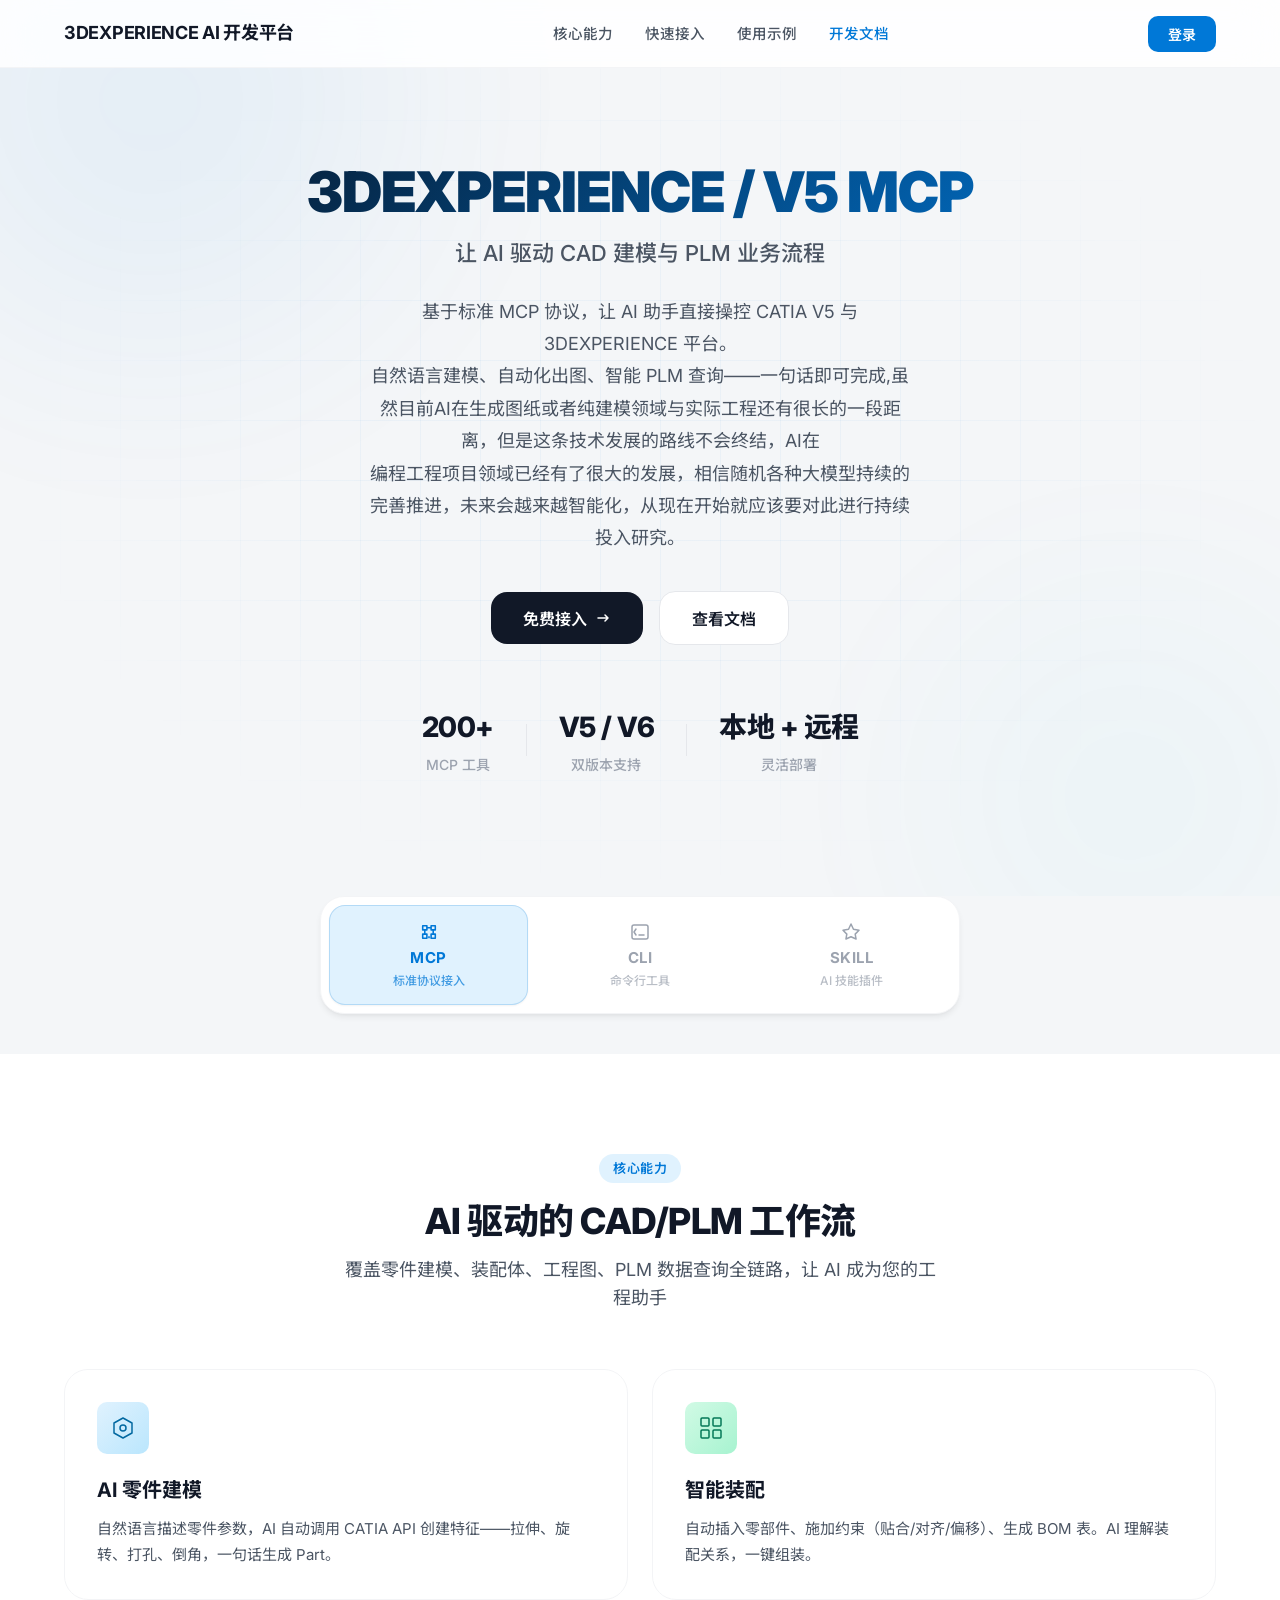
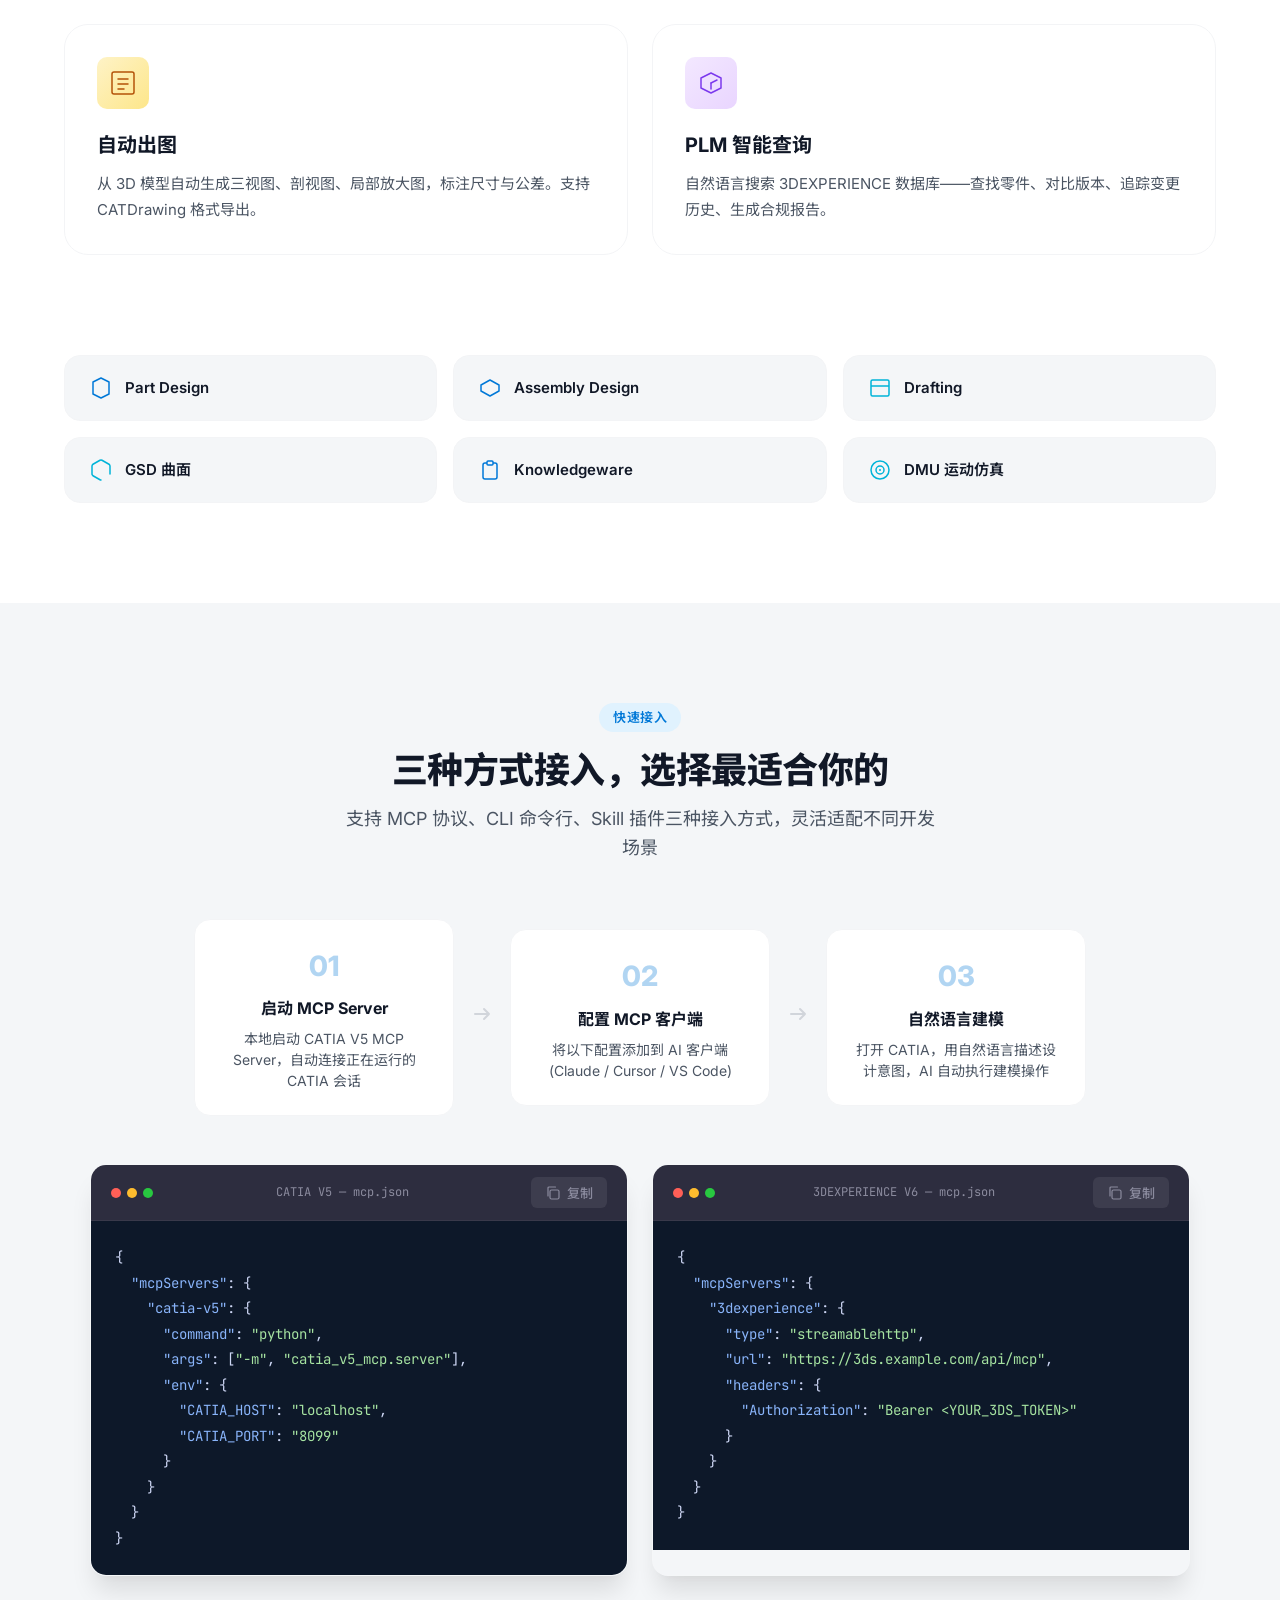
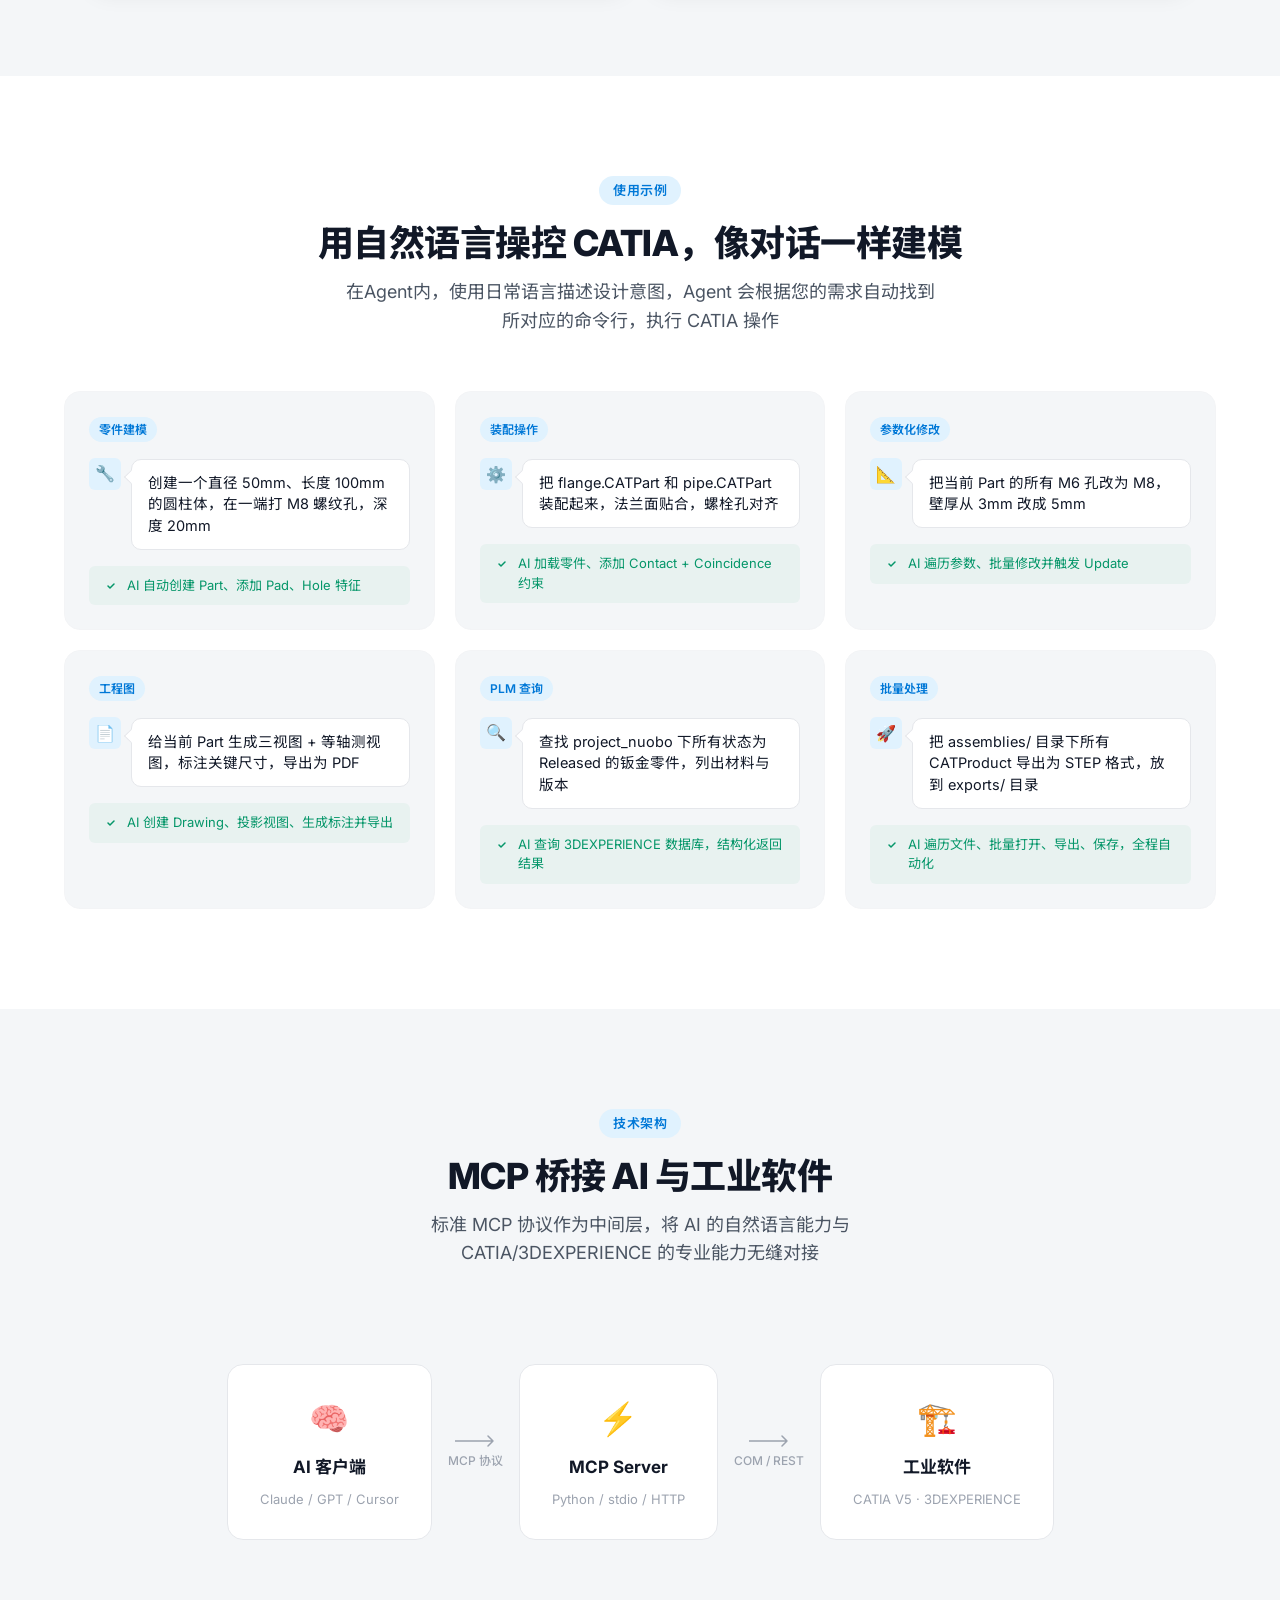
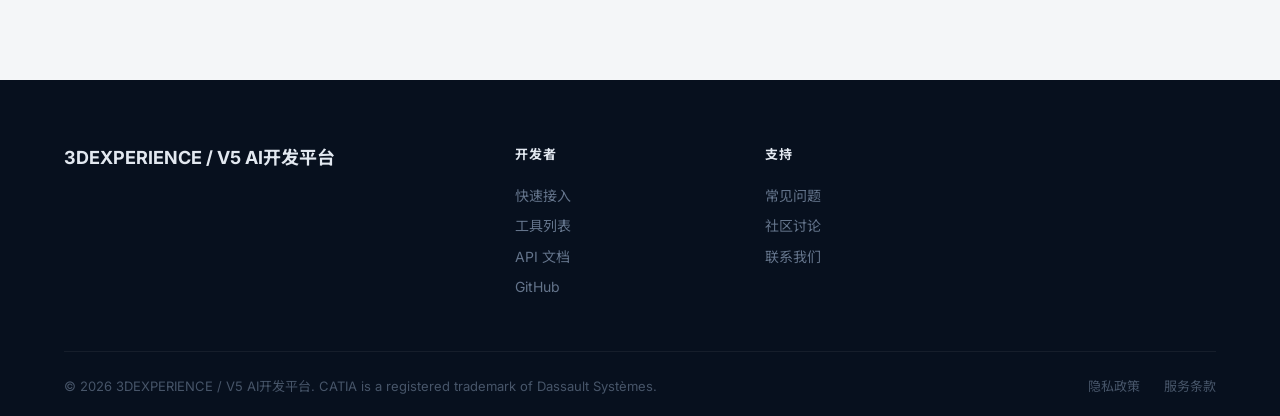
==== commit 7dd41dc3: "06/17/2026 Wed 10:46:34.31" ====
--- a/index.html
+++ b/index.html
@@ -10,36 +10,7 @@
     <link href="https://fonts.googleapis.com/css2?family=Inter:wght@400;500;600;700;800&family=Noto+Sans+SC:wght@400;500;700;900&family=JetBrains+Mono:wght@400;500&display=swap" rel="stylesheet">
 </head>
 <body>
-    <!-- ===== Navigation ===== -->
-    <nav class="nav">
-        <div class="nav-container">
-            <div class="nav-brand">
-                <!-- Compass/Dassault-style logo -->
-                <svg class="nav-logo" width="32" height="32" viewBox="0 0 32 32" fill="none" style="display:none">
-                    <circle cx="16" cy="16" r="14" stroke="url(#logo-grad)" stroke-width="2.5"/>
-                    <path d="M16 4L22 16L16 28L10 16L16 4Z" fill="url(#logo-grad)" opacity="0.9"/>
-                    <circle cx="16" cy="16" r="3" fill="white"/>
-                    <defs>
-                        <linearGradient id="logo-grad" x1="4" y1="4" x2="28" y2="28">
-                            <stop stop-color="#0078D7"/>
-                            <stop offset="1" stop-color="#00B4D8"/>
-                        </linearGradient>
-                    </defs>
-                </svg>
-                <span class="nav-title">3DEXPERIENCE & AI</span>
-            </div>
-            <div class="nav-links">
-                <a href="#features">核心能力</a>
-                <a href="#quickstart">快速接入</a>
-                <a href="#examples">使用示例</a>
-                <a href="docs.html" class="nav-link-docs">开发文档</a>
-            </div>
-            <button class="btn-nav-cta">控制台</button>
-            <button class="mobile-menu-btn" aria-label="菜单">
-                <span></span><span></span><span></span>
-            </button>
-        </div>
-    </nav>
+    <div id="nav-placeholder"></div>
 
     <!-- ===== Hero Section ===== -->
     <section class="hero">
@@ -525,8 +496,8 @@
                 <div class="skill-copy-section">
                     <div class="copy-instruction-label">复制下面内容发给你的智能体：</div>
                     <div class="copy-instruction-box">
-                        <code class="copy-instruction-code">请下载安装 My Coffee Skill：
-https://my-coffee-skill.zip</code>
+                        <code class="copy-instruction-code">请下载安装 My CATIA-Automation Skill：
+https://ds-ai.com/my-Automation-skill.zip</code>
                         <button class="btn-copy-skill" onclick="copySkillInstruction()">
                             <svg width="16" height="16" viewBox="0 0 16 16" fill="none">
                                 <rect x="5" y="5" width="9" height="9" rx="1.5" stroke="currentColor" stroke-width="1.2"/>
@@ -546,7 +517,7 @@
             <div class="section-header">
                 <span class="section-tag">使用示例</span>
                 <h2 class="section-title">用自然语言操控 CATIA，像对话一样建模</h2>
-                <p class="section-desc">无需记忆 API 名称，用日常语言描述设计意图，AI 自动翻译为 CATIA 操作</p>
+                <p class="section-desc">在Agent内，使用日常语言描述设计意图，Agent 会根据您的需求自动找到所对应的命令行，执行 CATIA 操作</p>
             </div>
 
             <div class="examples-grid">
@@ -704,54 +675,9 @@
         </div>
     </section> -->
 
-    <!-- ===== Footer ===== -->
-    <footer class="footer">
-        <div class="footer-container">
-            <div class="footer-grid">
-                <div class="footer-col footer-col-brand">
-                    <div class="footer-brand">
-                        <svg width="28" height="28" viewBox="0 0 32 32" fill="none" style="display:none">
-                            <circle cx="16" cy="16" r="14" stroke="url(#logo-grad-2)" stroke-width="2.5"/>
-                            <path d="M16 4L22 16L16 28L10 16L16 4Z" fill="url(#logo-grad-2)" opacity="0.9"/>
-                            <circle cx="16" cy="16" r="3" fill="white"/>
-                            <defs>
-                                <linearGradient id="logo-grad-2" x1="4" y1="4" x2="28" y2="28">
-                                    <stop stop-color="#0078D7"/>
-                                    <stop offset="1" stop-color="#00B4D8"/>
-                                </linearGradient>
-                            </defs>
-                        </svg>
-                        <span>3DEXPERIENCE / V5 MCP</span>
-                    </div>
-                    <!-- <p>基于标准 MCP 协议，连接 AI 与工业软件。</p> -->
-                </div>
-
-                <div class="footer-col">
-                    <h4>开发者</h4>
-                    <a href="#">快速接入</a>
-                    <a href="#">工具列表</a>
-                    <a href="#">API 文档</a>
-                    <a href="#">GitHub</a>
-                </div>
-
-                <div class="footer-col">
-                    <h4>支持</h4>
-                    <a href="#">常见问题</a>
-                    <a href="#">社区讨论</a>
-                    <a href="contact.html">联系我们</a>
-                </div>
-            </div>
-
-            <div class="footer-bottom">
-                <span>&copy; 2026 3DEXPERIENCE / V5 MCP. CATIA is a registered trademark of Dassault Systèmes.</span>
-                <div class="footer-bottom-links">
-                    <a href="#">隐私政策</a>
-                    <a href="#">服务条款</a>
-                </div>
-            </div>
-        </div>
-    </footer>
-
+    <div id="footer-placeholder"></div>
+
+    <script src="js/components.js"></script>
     <script src="js/main.js"></script>
 </body>
 </html>
--- a/css/style.css
+++ b/css/style.css
@@ -246,8 +246,8 @@
 
 .btn-nav-cta {
     padding: 8px 20px;
-    background: var(--color-text);
-    color: var(--color-text-inverse);
+    background: var(--color-primary);
+    color: #fff;
     border-radius: var(--radius-md);
     font-size: 14px;
     font-weight: 600;
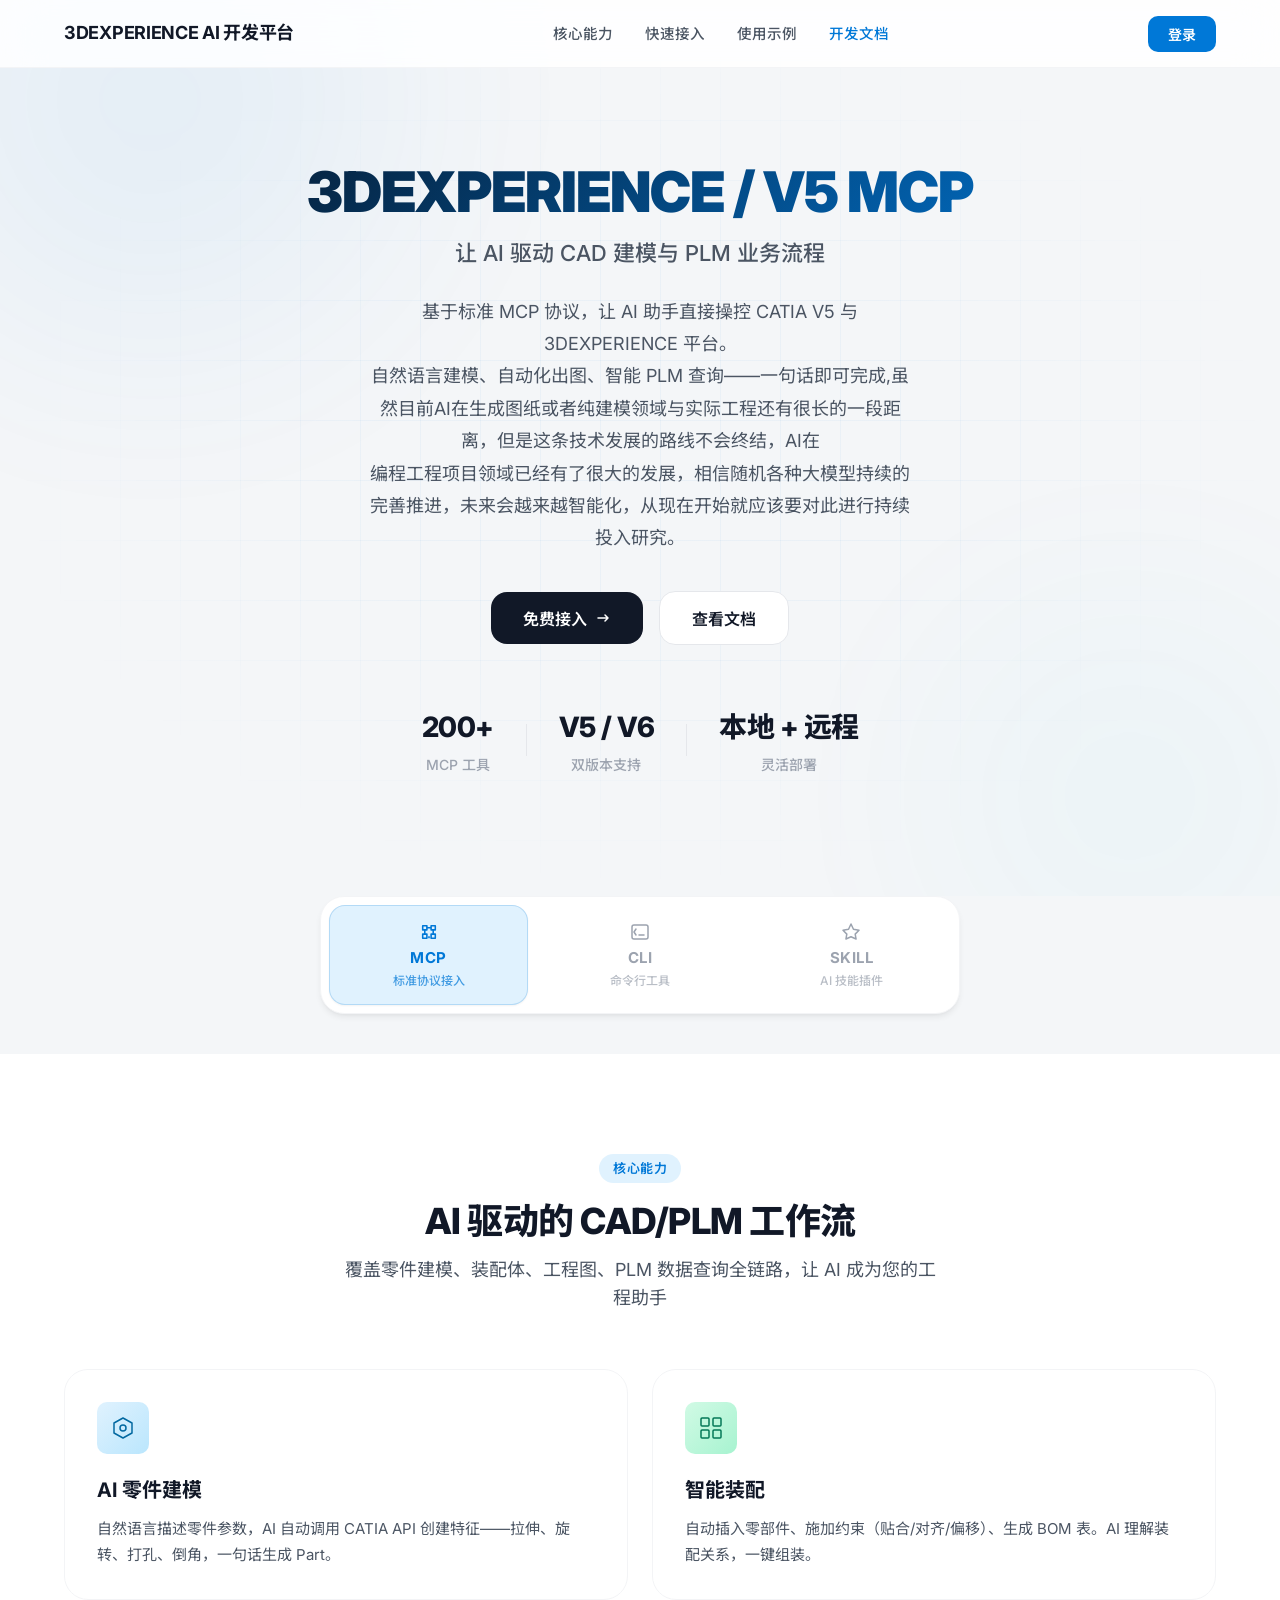
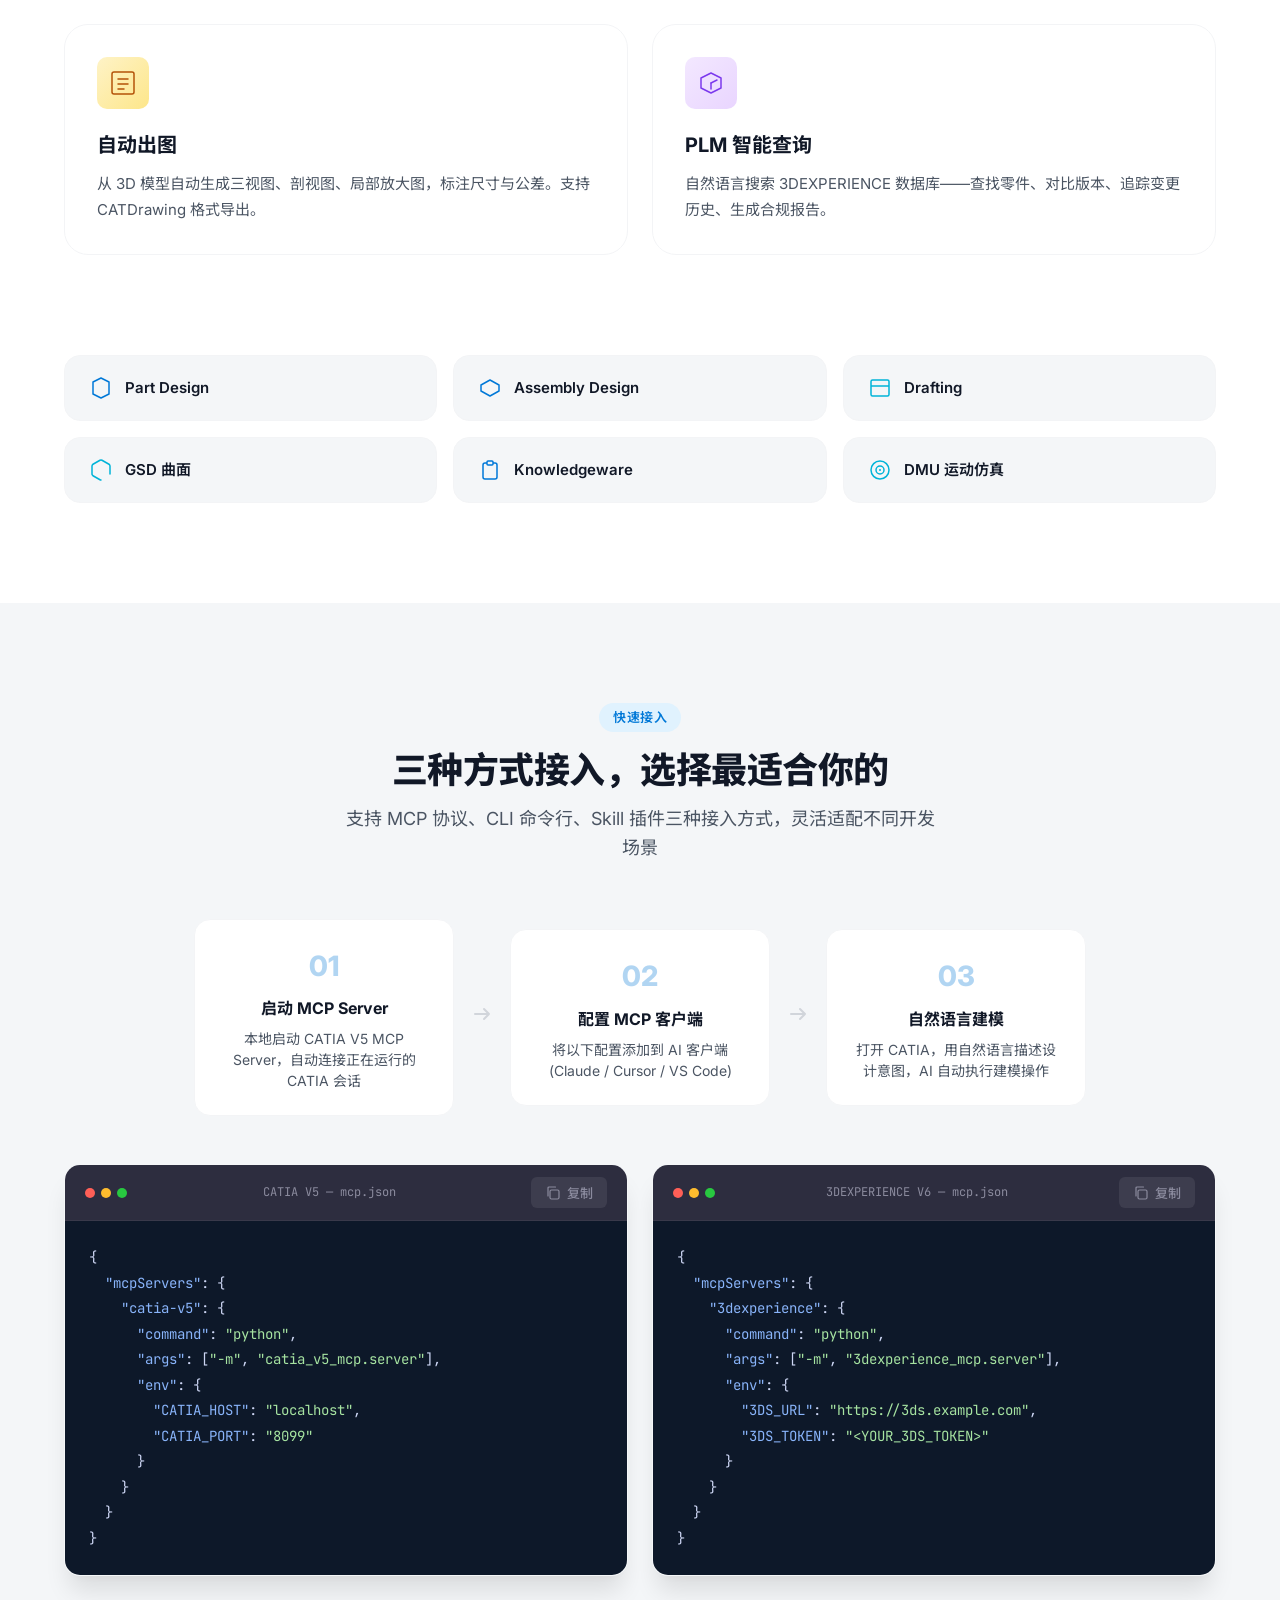
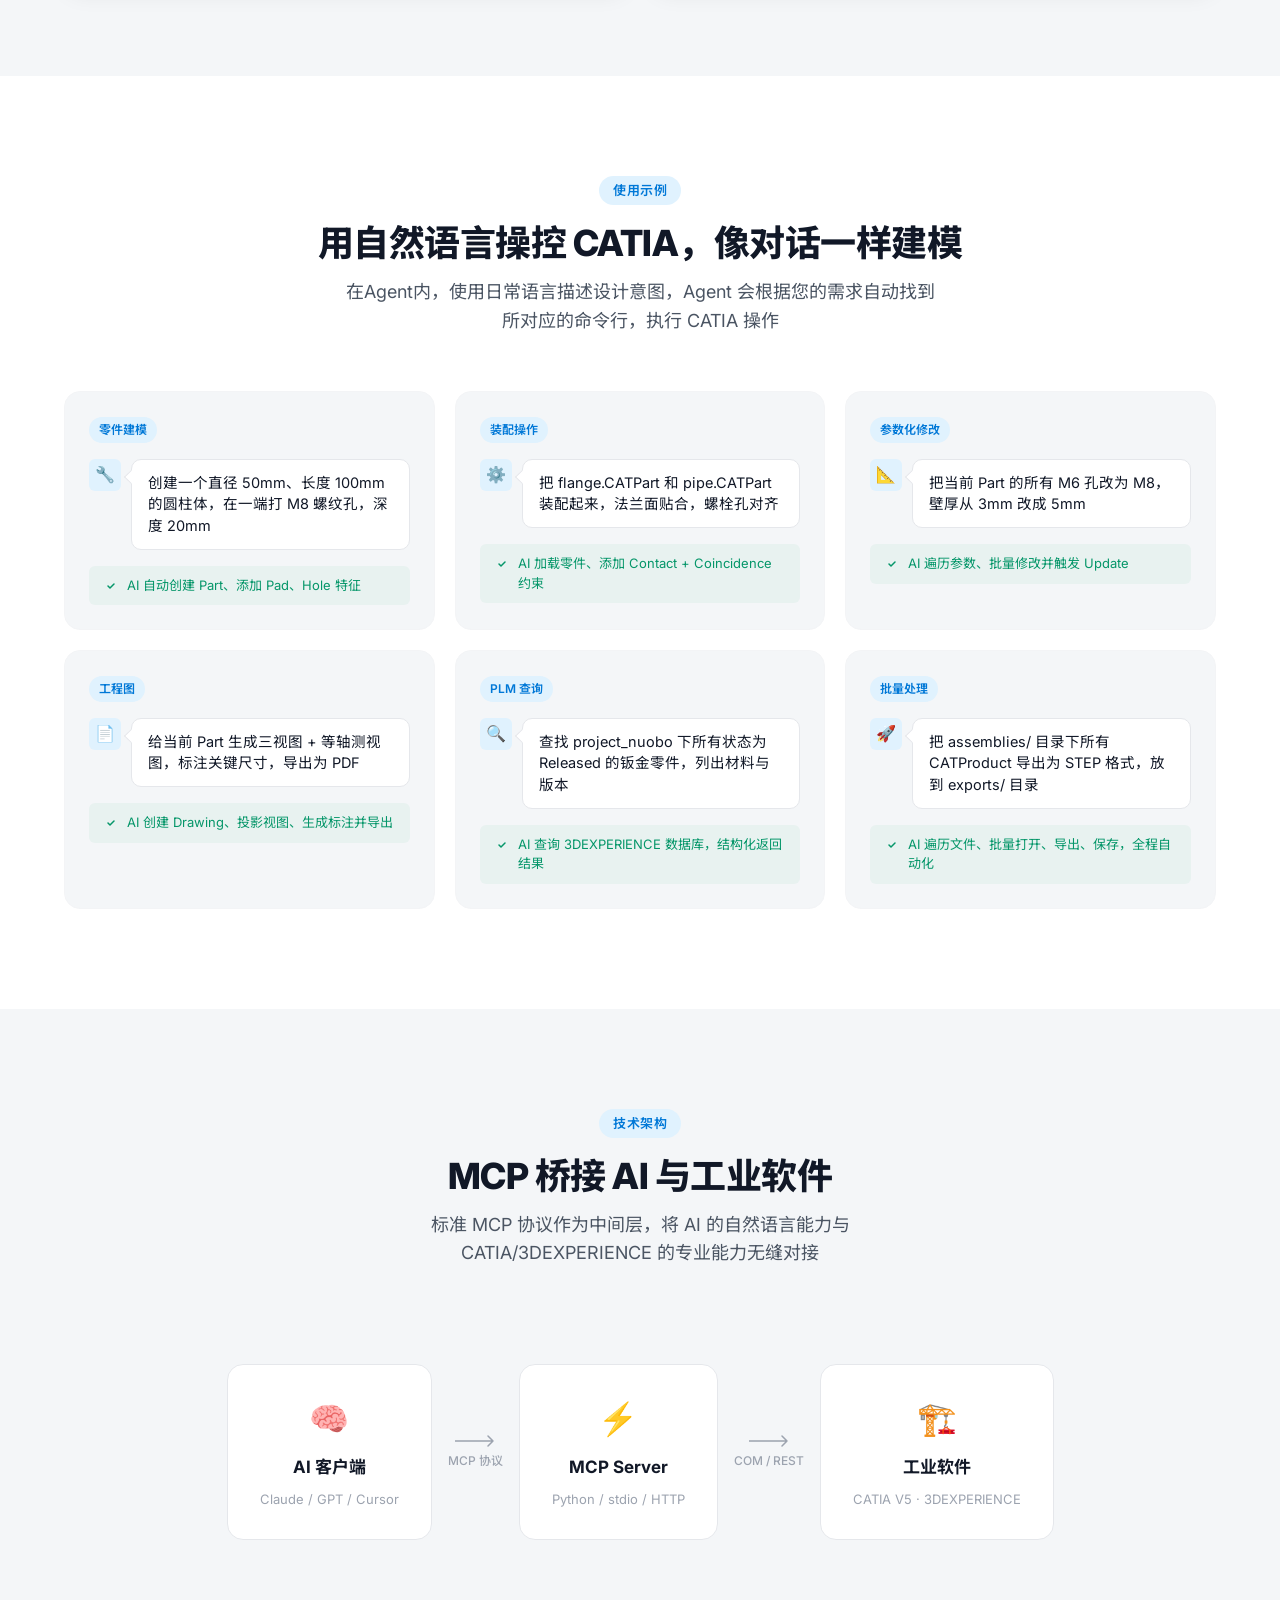
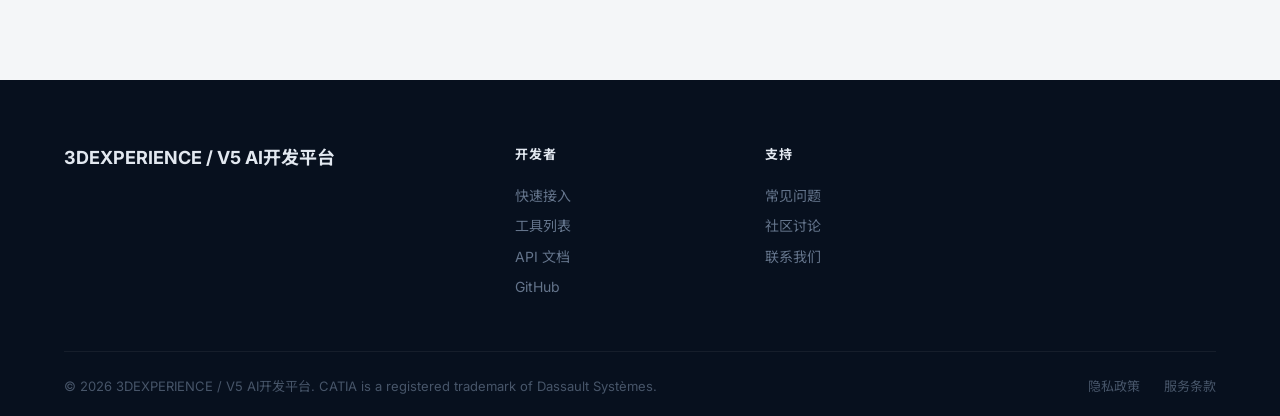
==== commit 3f77ef21: "06/18/2026 Thu 16:14:25.75" ====
--- a/index.html
+++ b/index.html
@@ -301,10 +301,11 @@
                         <pre class="code-block"><code id="code-v6">{
   <span class="code-key">"mcpServers"</span>: {
     <span class="code-key">"3dexperience"</span>: {
-      <span class="code-key">"type"</span>: <span class="code-string">"streamablehttp"</span>,
-      <span class="code-key">"url"</span>: <span class="code-string">"https://3ds.example.com/api/mcp"</span>,
-      <span class="code-key">"headers"</span>: {
-        <span class="code-key">"Authorization"</span>: <span class="code-string">"Bearer &lt;YOUR_3DS_TOKEN&gt;"</span>
+      <span class="code-key">"command"</span>: <span class="code-string">"python"</span>,
+      <span class="code-key">"args"</span>: [<span class="code-string">"-m"</span>, <span class="code-string">"3dexperience_mcp.server"</span>],
+      <span class="code-key">"env"</span>: {
+        <span class="code-key">"3DS_URL"</span>: <span class="code-string">"https://3ds.example.com"</span>,
+        <span class="code-key">"3DS_TOKEN"</span>: <span class="code-string">"&lt;YOUR_3DS_TOKEN&gt;"</span>
       }
     }
   }
--- a/css/style.css
+++ b/css/style.css
@@ -869,8 +869,7 @@
     display: grid;
     grid-template-columns: 1fr 1fr;
     gap: 24px;
-    max-width: 1100px;
-    margin: 0 auto;
+    width: 100%;
 }
 
 .mcp-grid .code-block-wrapper {
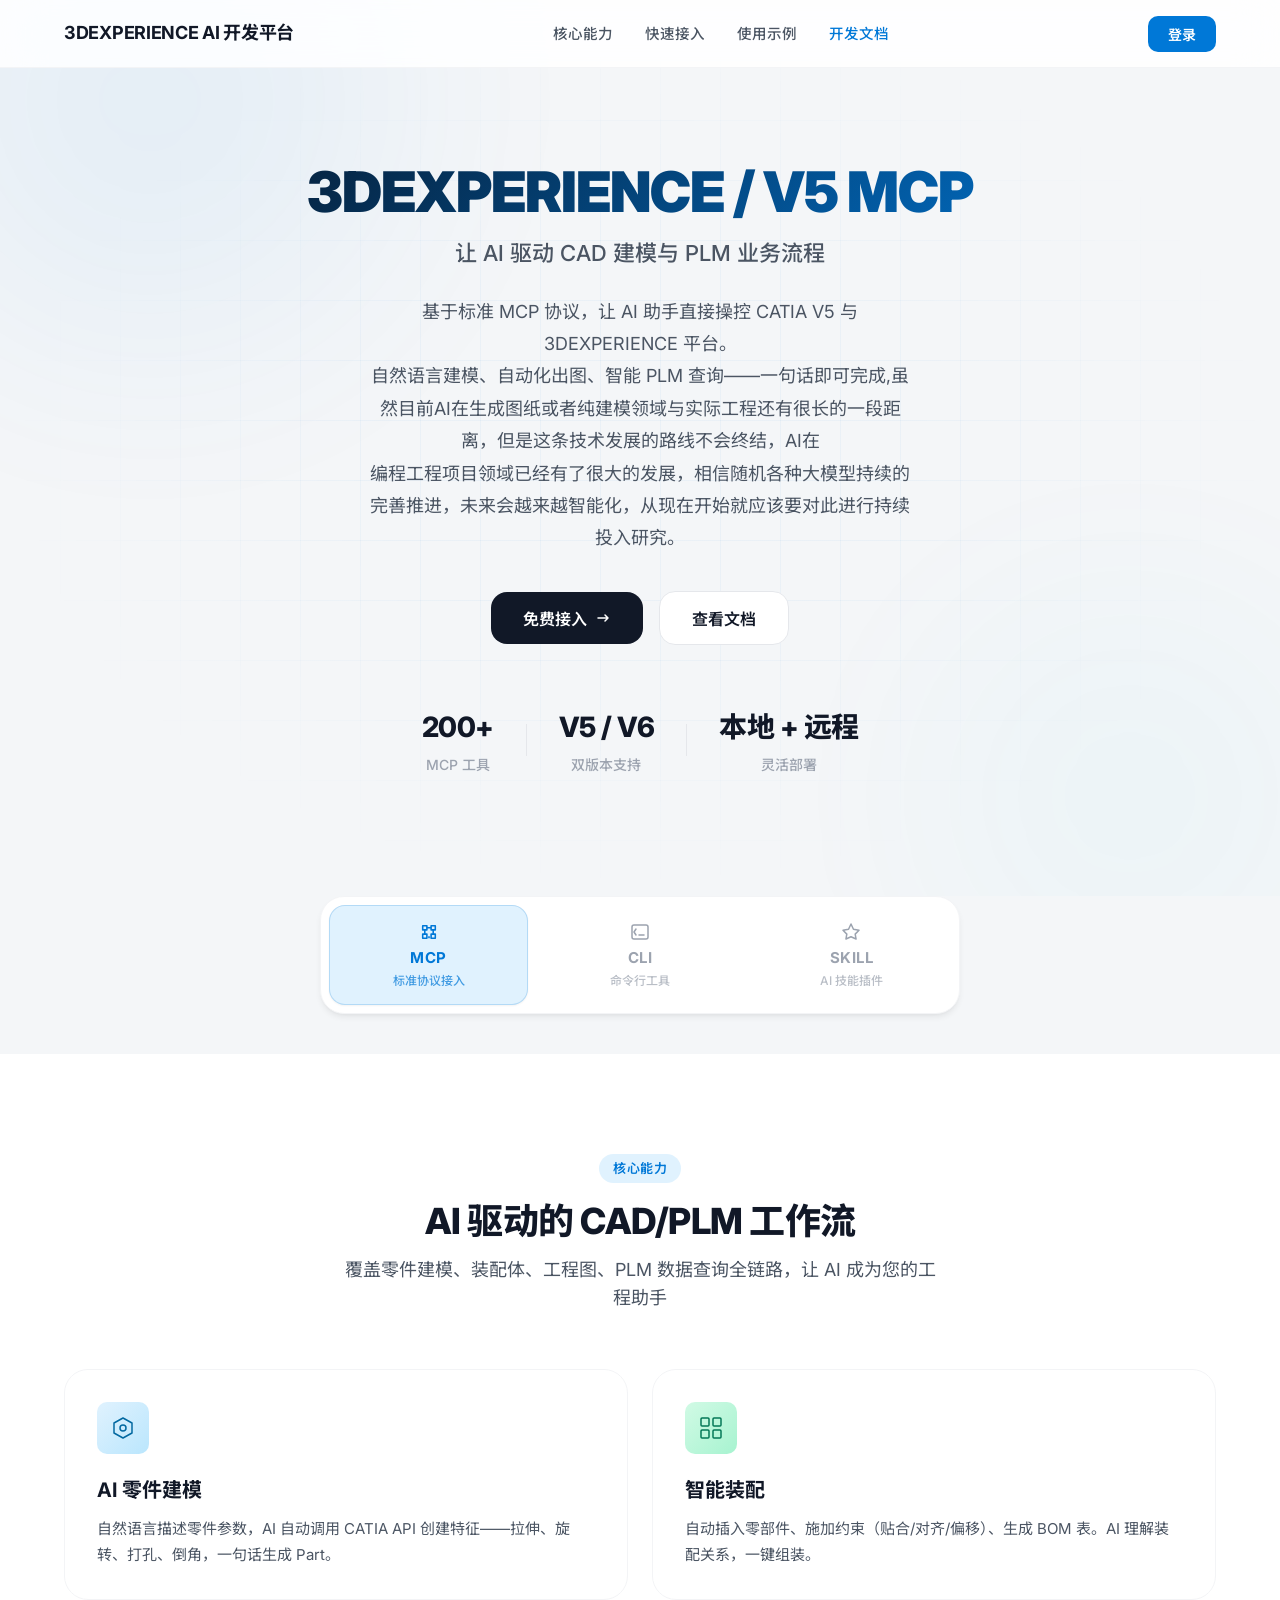
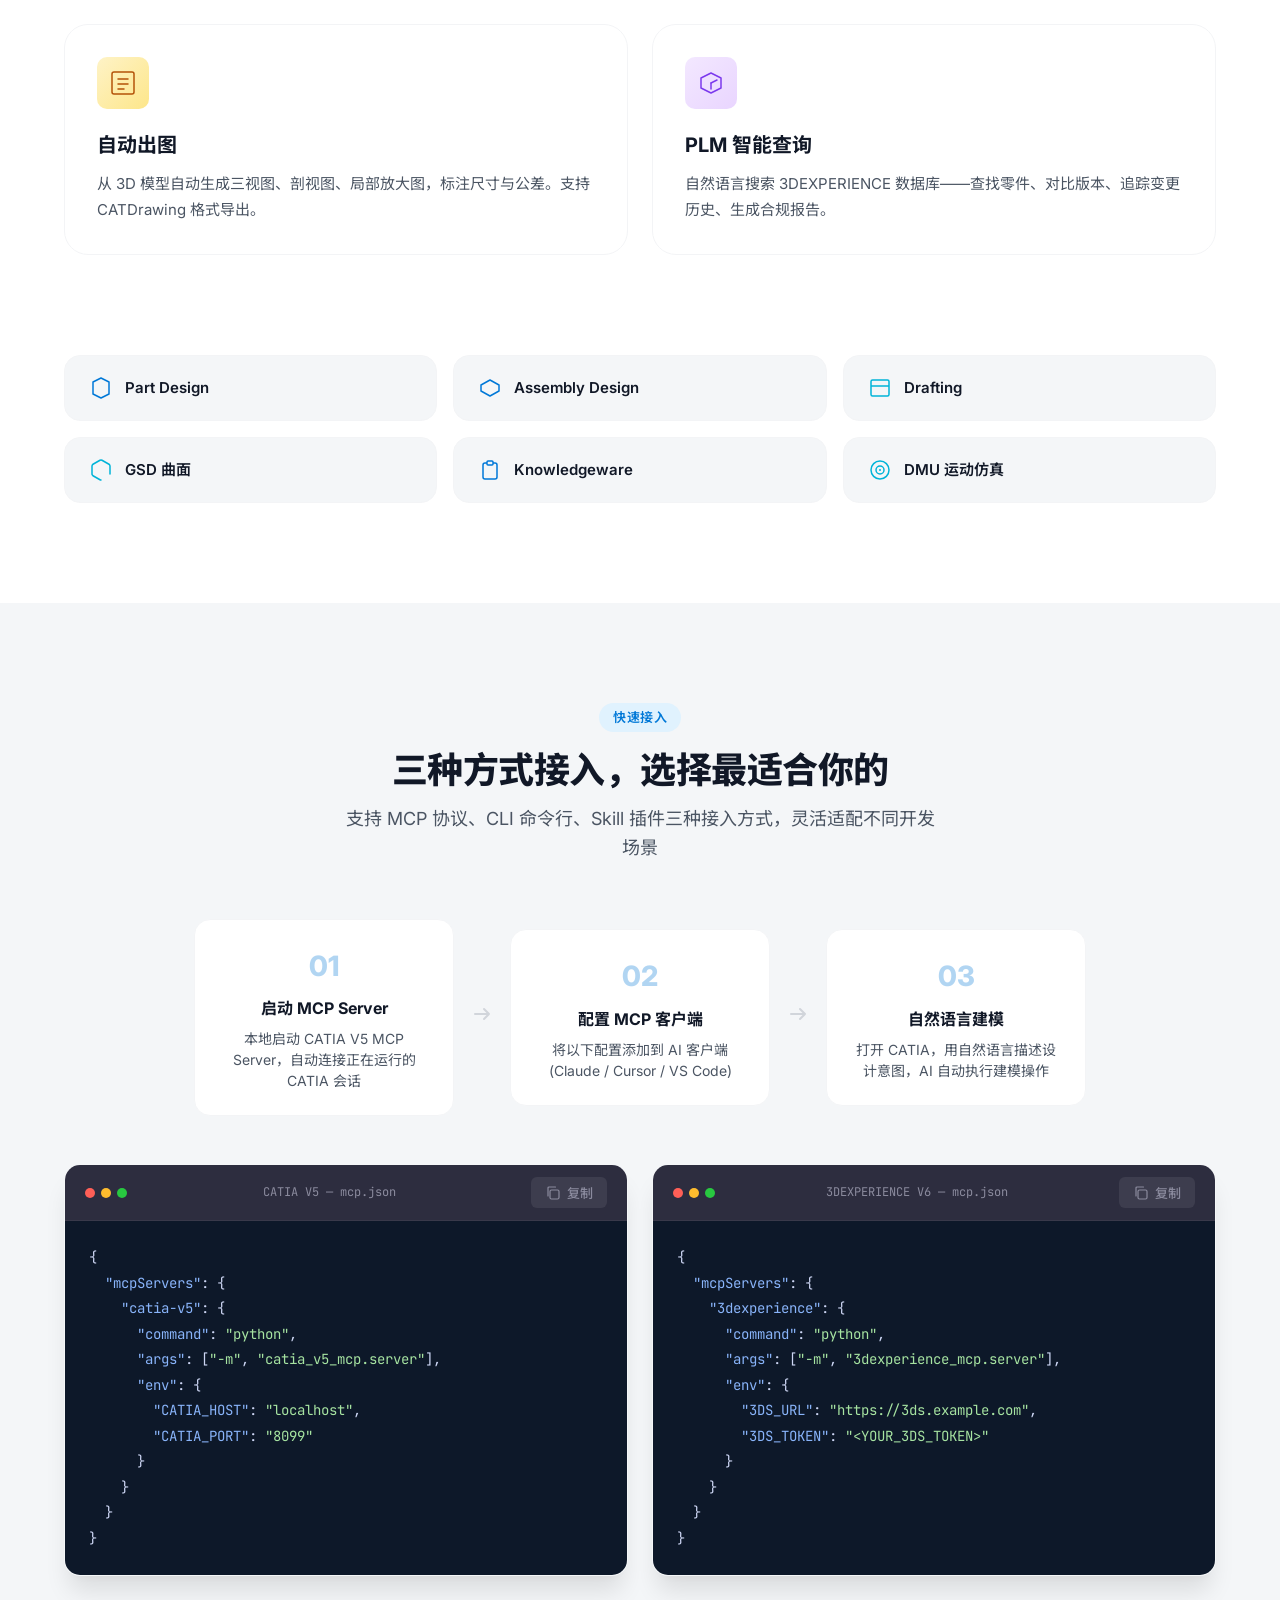
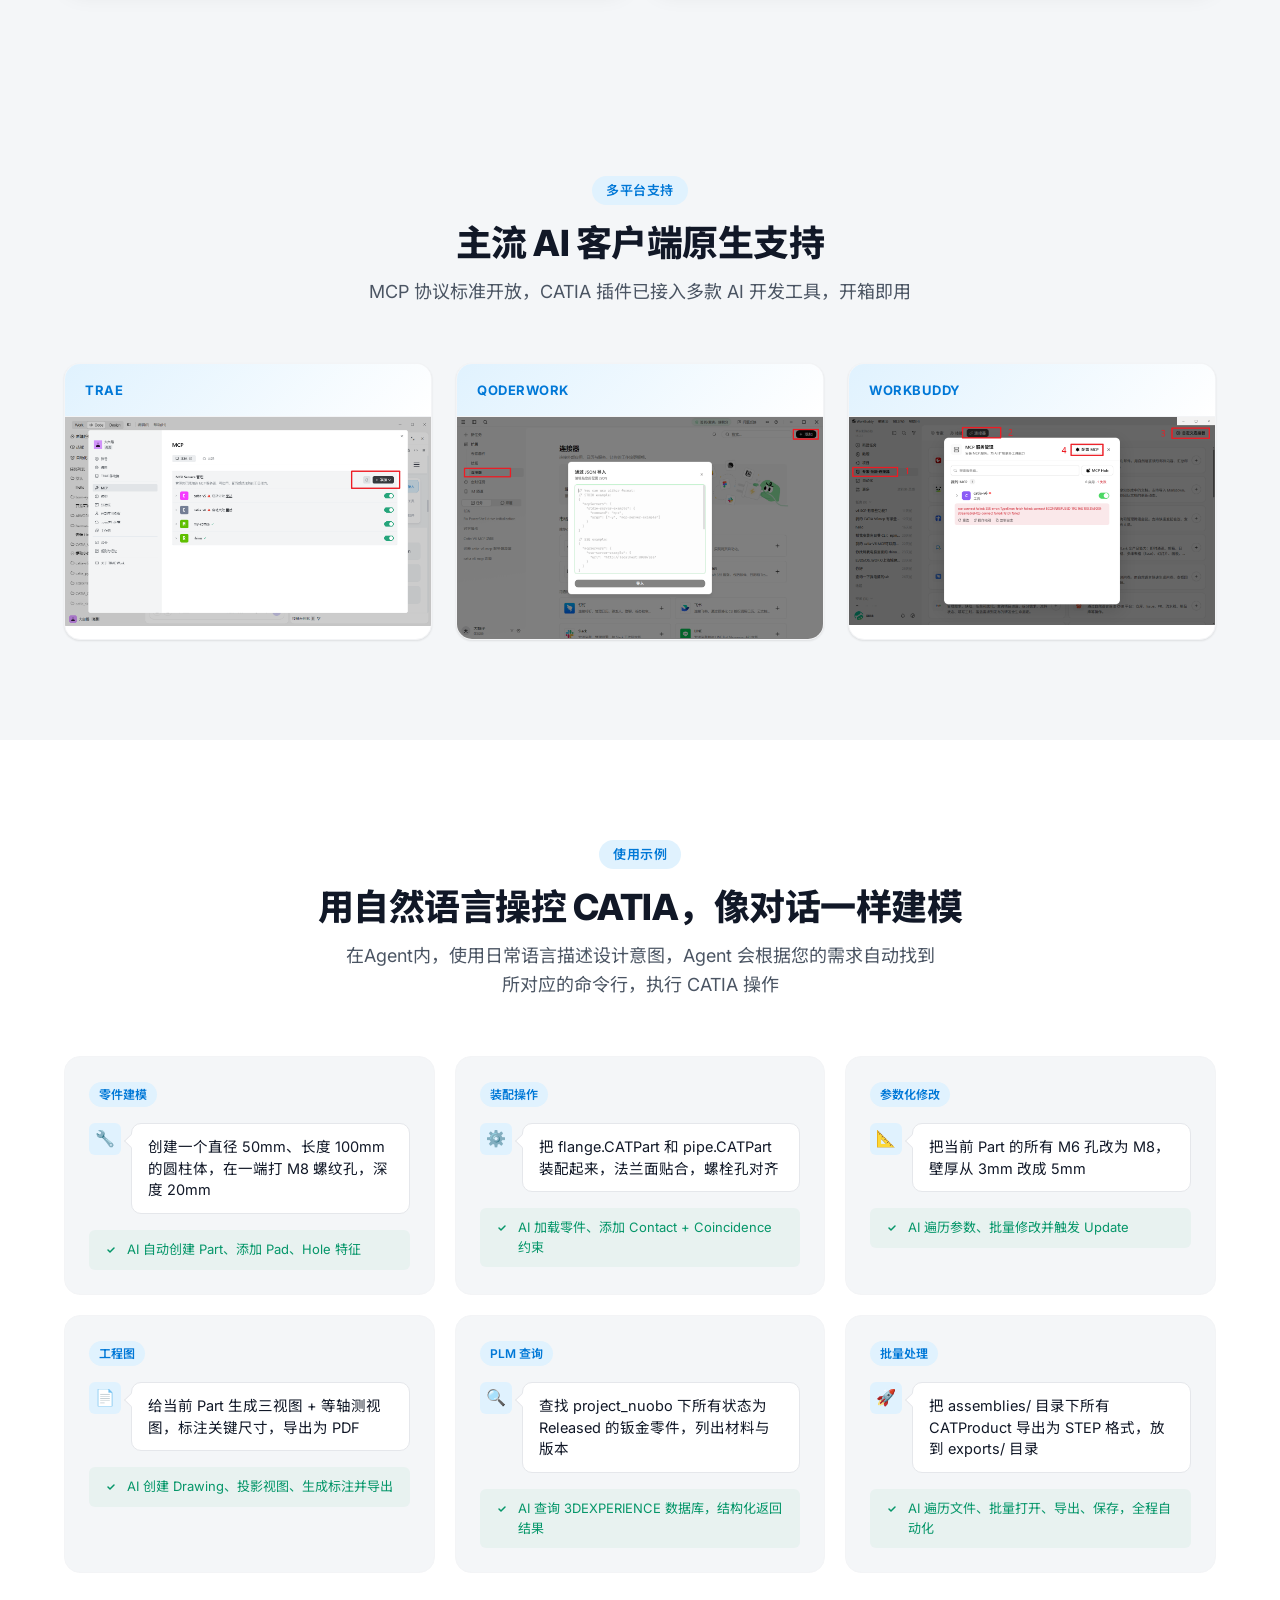
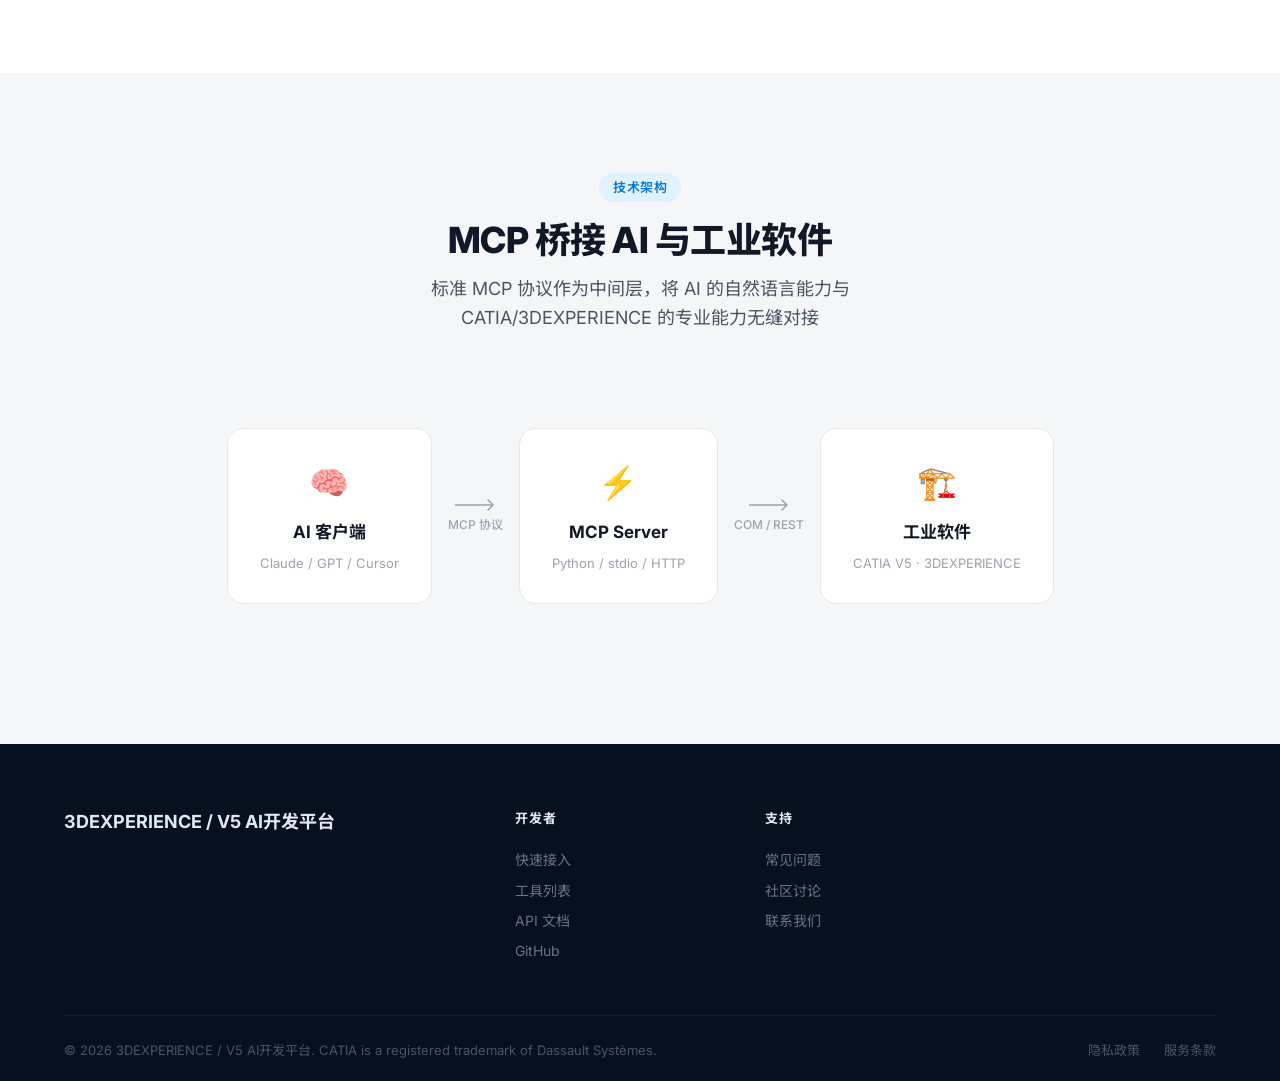
==== commit 771336d6: "07/08/2026 Wed 19:38:41.55" ====
--- a/index.html
+++ b/index.html
@@ -512,6 +512,52 @@
         </div>
     </section>
 
+    <!-- ===== MCP Integration Showcase ===== -->
+    <section class="mcp-showcase">
+        <div class="section-container">
+            <div class="section-header">
+                <span class="section-tag">多平台支持</span>
+                <h2 class="section-title">主流 AI 客户端原生支持</h2>
+                <p class="section-desc">MCP 协议标准开放，CATIA 插件已接入多款 AI 开发工具，开箱即用</p>
+            </div>
+            <div class="showcase-grid">
+                <div class="showcase-card">
+                    <div class="showcase-card-header">
+                        <div class="showcase-badge">TRAE</div>
+                    </div>
+                    <div class="showcase-img-wrapper">
+                        <img src="img/mcp-trae-1.png" alt="MCP TRAE 集成" class="showcase-img">
+                        <div class="showcase-zoom-icon">
+                            <svg viewBox="0 0 24 24"><path d="M15.5 14h-.79l-.28-.27C15.41 12.59 16 11.11 16 9.5 16 5.91 13.09 3 9.5 3S3 5.91 3 9.5 5.91 16 9.5 16c1.61 0 3.09-.59 4.23-1.57l.27.28v.79l5 4.99L20.49 19l-4.99-5zm-6 0C7.01 14 5 11.99 5 9.5S7.01 5 9.5 5 14 7.01 14 9.5 11.99 14 9.5 14z"/></svg>
+                        </div>
+                    </div>
+                </div>
+                <div class="showcase-card">
+                    <div class="showcase-card-header">
+                        <div class="showcase-badge">Qoderwork</div>
+                    </div>
+                    <div class="showcase-img-wrapper">
+                        <img src="img/mcp-qoderwork-1.png" alt="MCP Qoderwork 集成" class="showcase-img">
+                        <div class="showcase-zoom-icon">
+                            <svg viewBox="0 0 24 24"><path d="M15.5 14h-.79l-.28-.27C15.41 12.59 16 11.11 16 9.5 16 5.91 13.09 3 9.5 3S3 5.91 3 9.5 5.91 16 9.5 16c1.61 0 3.09-.59 4.23-1.57l.27.28v.79l5 4.99L20.49 19l-4.99-5zm-6 0C7.01 14 5 11.99 5 9.5S7.01 5 9.5 5 14 7.01 14 9.5 11.99 14 9.5 14z"/></svg>
+                        </div>
+                    </div>
+                </div>
+                <div class="showcase-card">
+                    <div class="showcase-card-header">
+                        <div class="showcase-badge">Workbuddy</div>
+                    </div>
+                    <div class="showcase-img-wrapper">
+                        <img src="img/mcp-workbuddy-1.png" alt="MCP Workbuddy 集成" class="showcase-img">
+                        <div class="showcase-zoom-icon">
+                            <svg viewBox="0 0 24 24"><path d="M15.5 14h-.79l-.28-.27C15.41 12.59 16 11.11 16 9.5 16 5.91 13.09 3 9.5 3S3 5.91 3 9.5 5.91 16 9.5 16c1.61 0 3.09-.59 4.23-1.57l.27.28v.79l5 4.99L20.49 19l-4.99-5zm-6 0C7.01 14 5 11.99 5 9.5S7.01 5 9.5 5 14 7.01 14 9.5 11.99 14 9.5 14z"/></svg>
+                        </div>
+                    </div>
+                </div>
+            </div>
+        </div>
+    </section>
+
     <!-- ===== Examples Section ===== -->
     <section class="examples" id="examples">
         <div class="section-container">
--- a/css/style.css
+++ b/css/style.css
@@ -1213,6 +1213,132 @@
 }
 
 /* ============================================
+   MCP SHOWCASE SECTION
+   ============================================ */
+.mcp-showcase {
+    padding: 100px 0;
+    background: var(--color-bg);
+}
+
+.showcase-grid {
+    display: grid;
+    grid-template-columns: repeat(3, 1fr);
+    gap: 24px;
+}
+
+.showcase-card {
+    background: var(--color-bg-white);
+    border-radius: var(--radius-lg);
+    overflow: hidden;
+    box-shadow: var(--shadow-card);
+    border: 1px solid var(--color-border-light);
+    transition: all var(--transition-slow);
+}
+
+.showcase-card:hover {
+    box-shadow: var(--shadow-card-hover);
+    transform: translateY(-4px);
+}
+
+.showcase-card-header {
+    padding: 16px 20px;
+    background: linear-gradient(135deg, var(--color-primary-light), #FFF);
+    border-bottom: 1px solid var(--color-border-light);
+}
+
+.showcase-badge {
+    font-size: 13px;
+    font-weight: 700;
+    color: var(--color-primary);
+    text-transform: uppercase;
+    letter-spacing: 0.5px;
+}
+
+.showcase-img {
+    width: 100%;
+    height: auto;
+    display: block;
+    object-fit: cover;
+    cursor: zoom-in;
+    transition: transform var(--transition-normal);
+}
+
+.showcase-card:hover .showcase-img {
+    transform: scale(1.02);
+}
+
+.showcase-img-wrapper {
+    position: relative;
+    overflow: hidden;
+}
+
+.showcase-img-wrapper::after {
+    content: '';
+    position: absolute;
+    top: 0;
+    left: 0;
+    width: 100%;
+    height: 100%;
+    background: rgba(0,0,0,0);
+    transition: background var(--transition-normal);
+    pointer-events: none;
+}
+
+.showcase-card:hover .showcase-img-wrapper::after {
+    background: rgba(0,0,0,0.1);
+}
+
+.showcase-zoom-icon {
+    position: absolute;
+    bottom: 12px;
+    right: 12px;
+    width: 36px;
+    height: 36px;
+    background: rgba(0,0,0,0.5);
+    border-radius: 50%;
+    display: flex;
+    align-items: center;
+    justify-content: center;
+    opacity: 0;
+    transition: opacity var(--transition-normal);
+    pointer-events: none;
+}
+
+.showcase-card:hover .showcase-zoom-icon {
+    opacity: 1;
+}
+
+.showcase-zoom-icon svg {
+    width: 16px;
+    height: 16px;
+    fill: white;
+}
+
+.showcase-card-footer {
+    padding: 14px 20px;
+    text-align: center;
+    background: var(--color-bg);
+}
+
+.showcase-card-footer span {
+    font-size: 14px;
+    font-weight: 500;
+    color: var(--color-text-secondary);
+}
+
+@media (max-width: 900px) {
+    .showcase-grid {
+        grid-template-columns: repeat(2, 1fr);
+    }
+}
+
+@media (max-width: 600px) {
+    .showcase-grid {
+        grid-template-columns: 1fr;
+    }
+}
+
+/* ============================================
    EXAMPLES SECTION
    ============================================ */
 .examples {
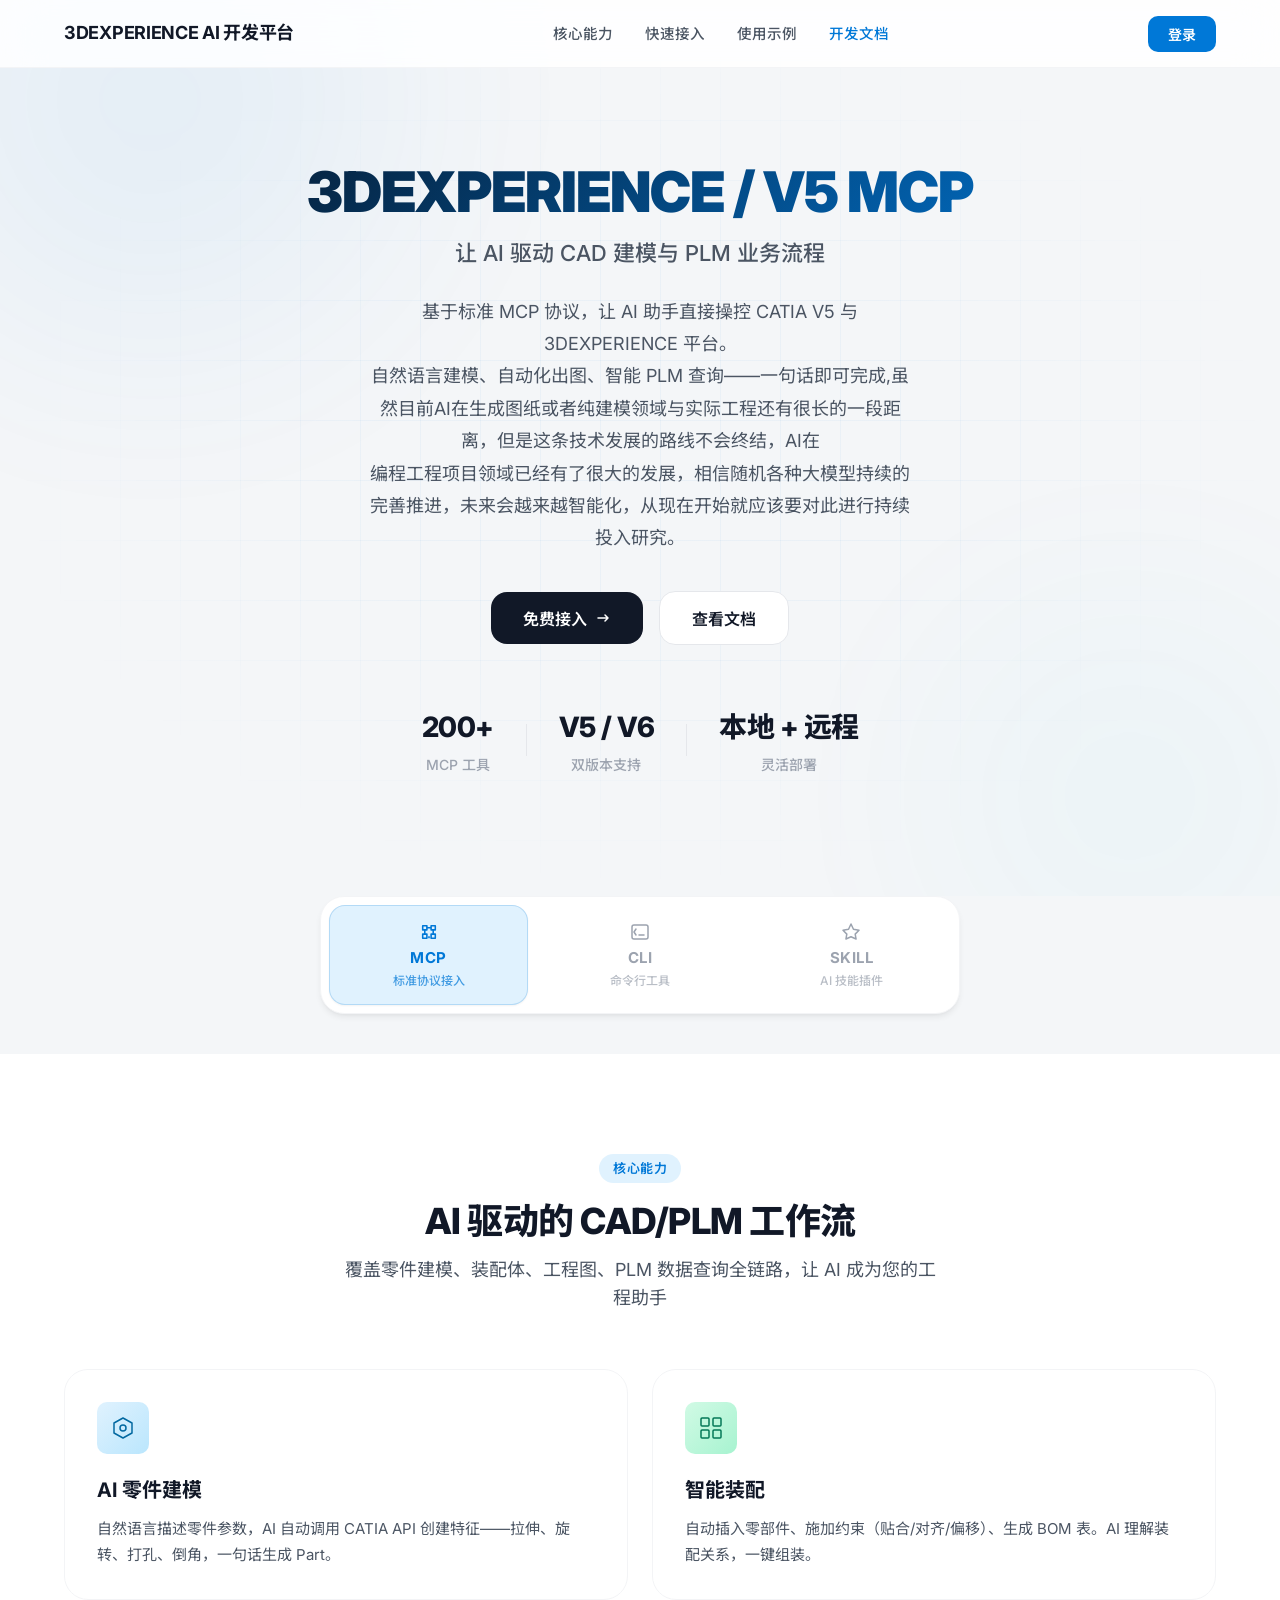
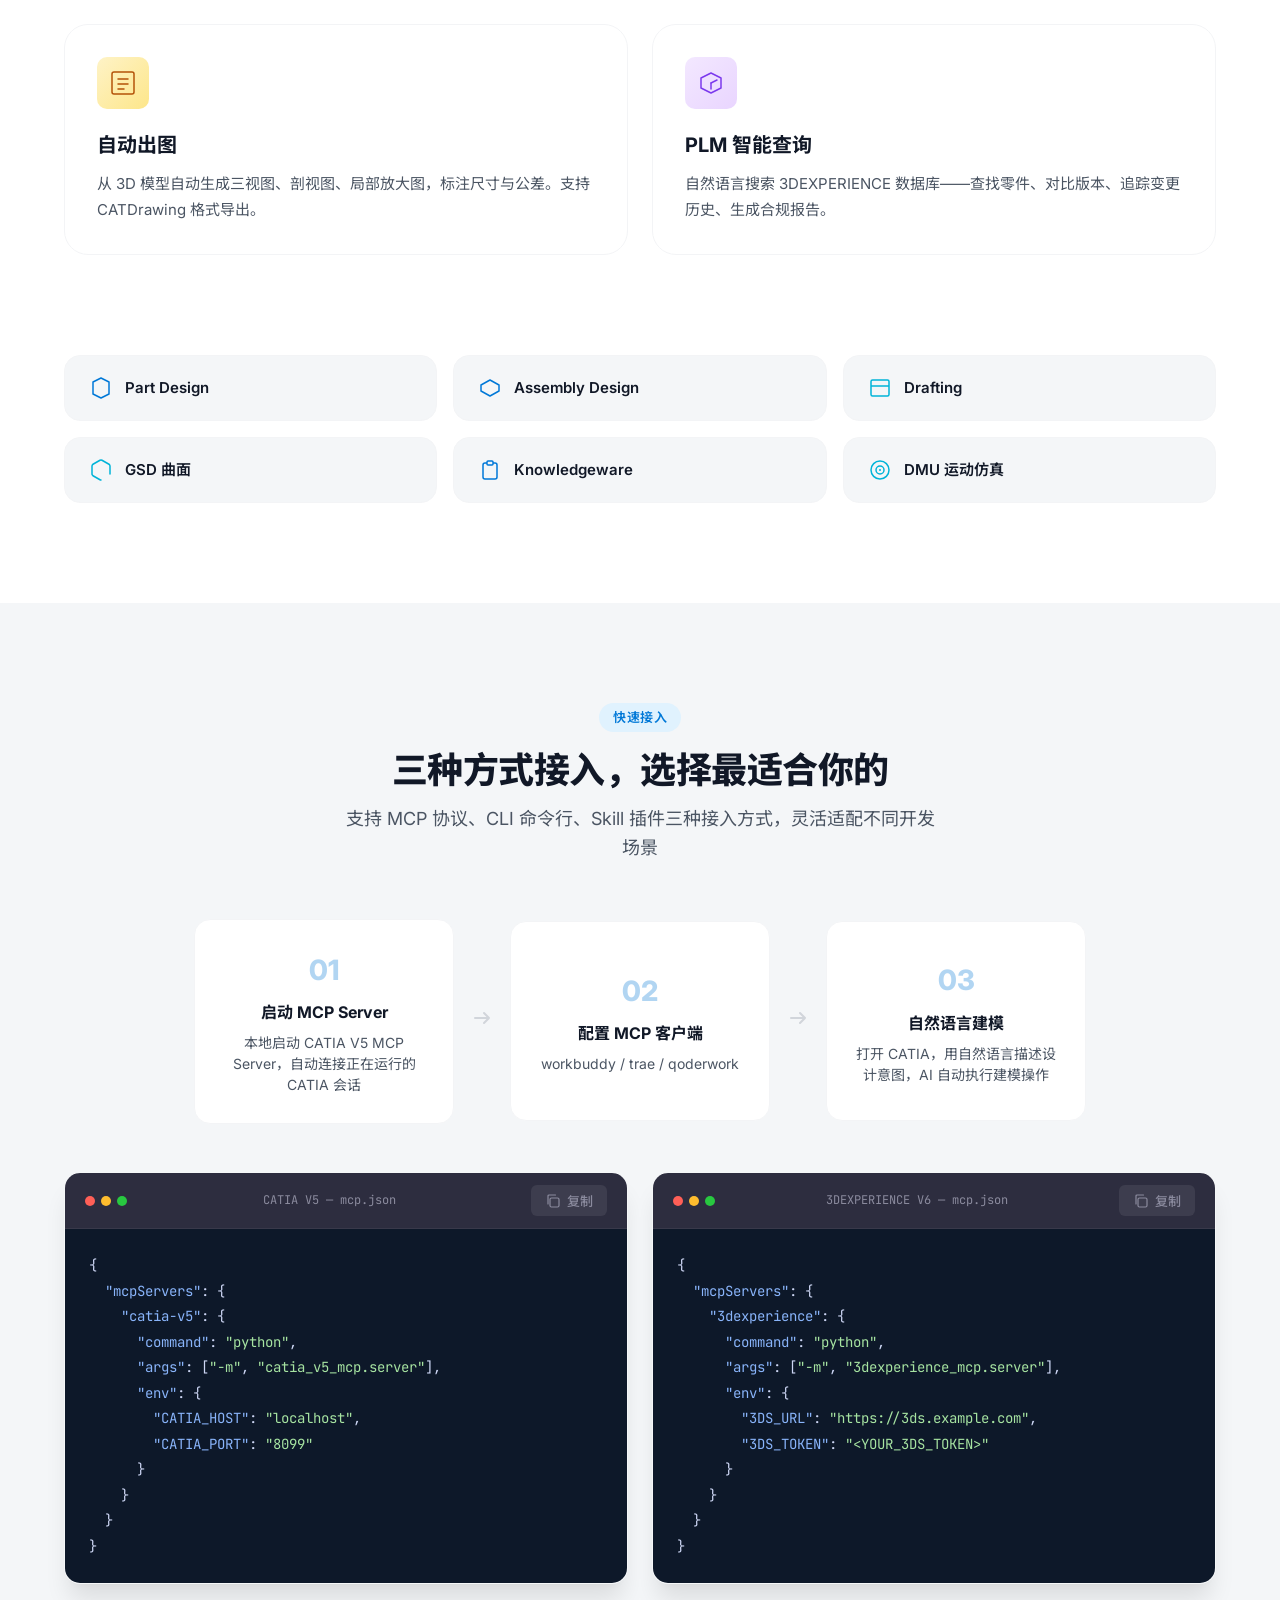
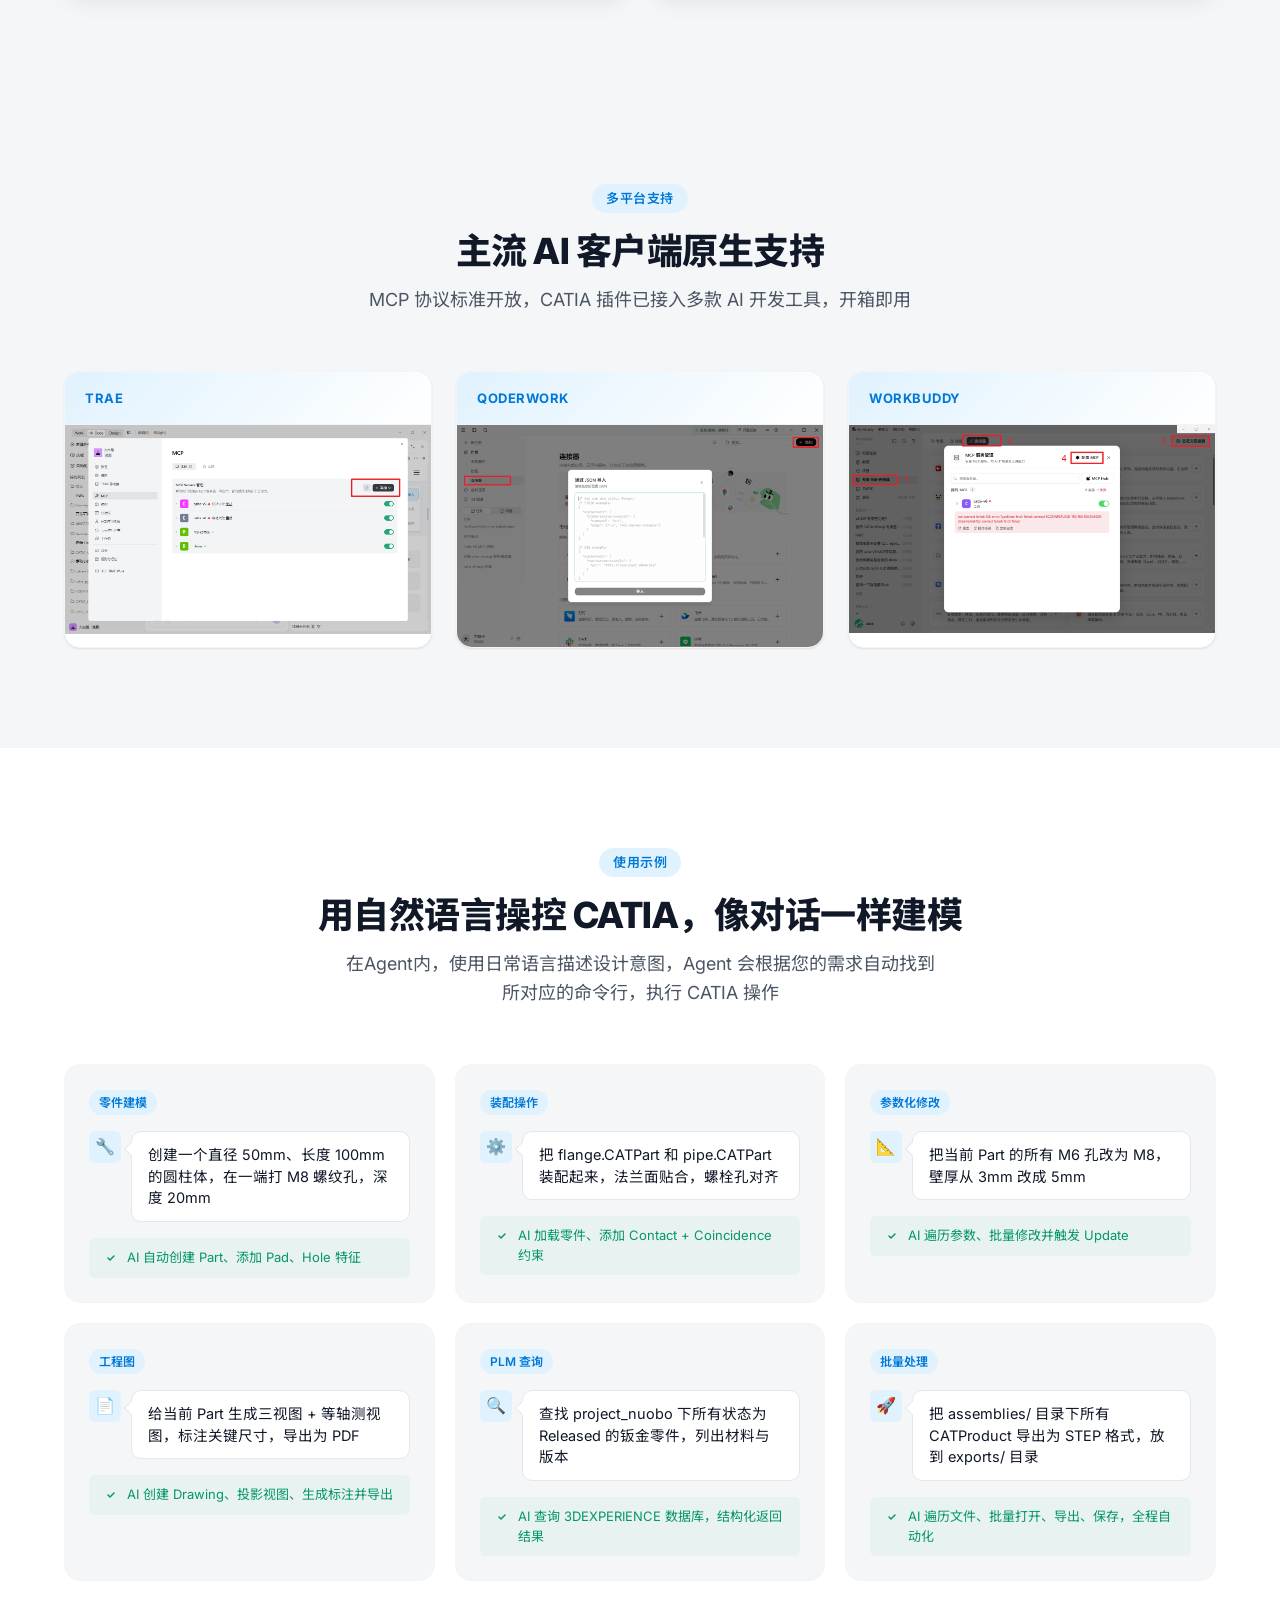
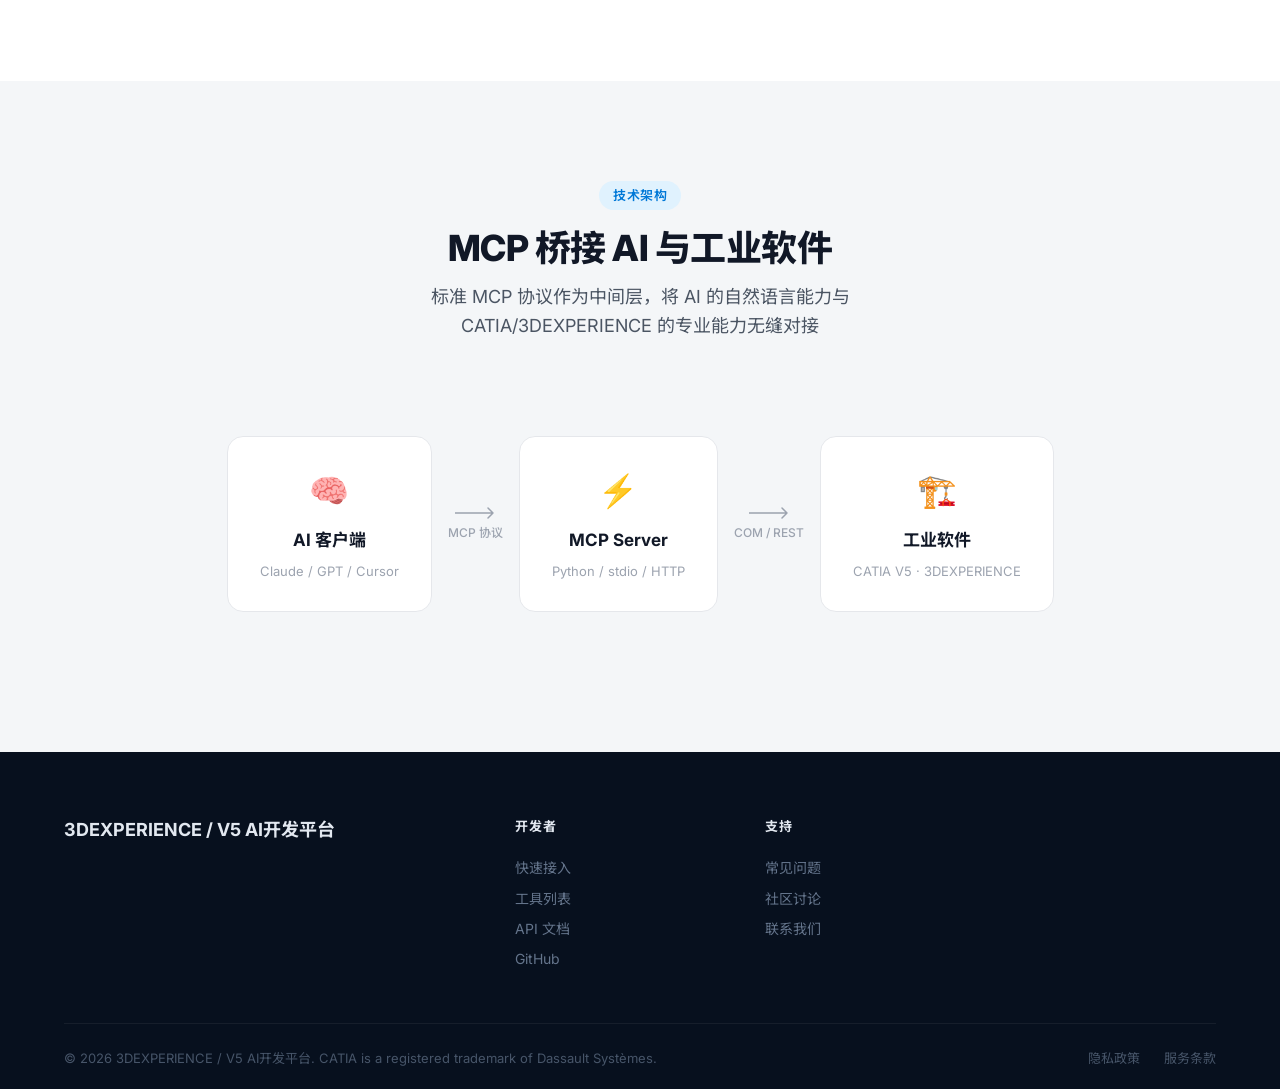
==== commit ceca159d: "07/08/2026 Wed 19:48:58.72" ====
--- a/index.html
+++ b/index.html
@@ -236,7 +236,7 @@
                     <div class="step-item">
                         <div class="step-number">02</div>
                         <h4>配置 MCP 客户端</h4>
-                        <p>将以下配置添加到 AI 客户端 (Claude / Cursor / VS Code)</p>
+                        <p>workbuddy / trae / qoderwork</p>
                     </div>
                     <div class="step-arrow">
                         <svg width="24" height="24" viewBox="0 0 24 24" fill="none">
--- a/css/style.css
+++ b/css/style.css
@@ -819,13 +819,17 @@
 
 .step-item {
     text-align: center;
-    padding: 24px;
-    background: var(--color-bg-white);
+    padding: 28px 24px;
+    background: #FFFFFF;
     border-radius: var(--radius-lg);
     border: 1px solid var(--color-border-light);
-    min-width: 200px;
+    min-width: 220px;
     flex: 1;
     max-width: 260px;
+    min-height: 200px;
+    display: flex;
+    flex-direction: column;
+    justify-content: center;
 }
 
 .step-number {
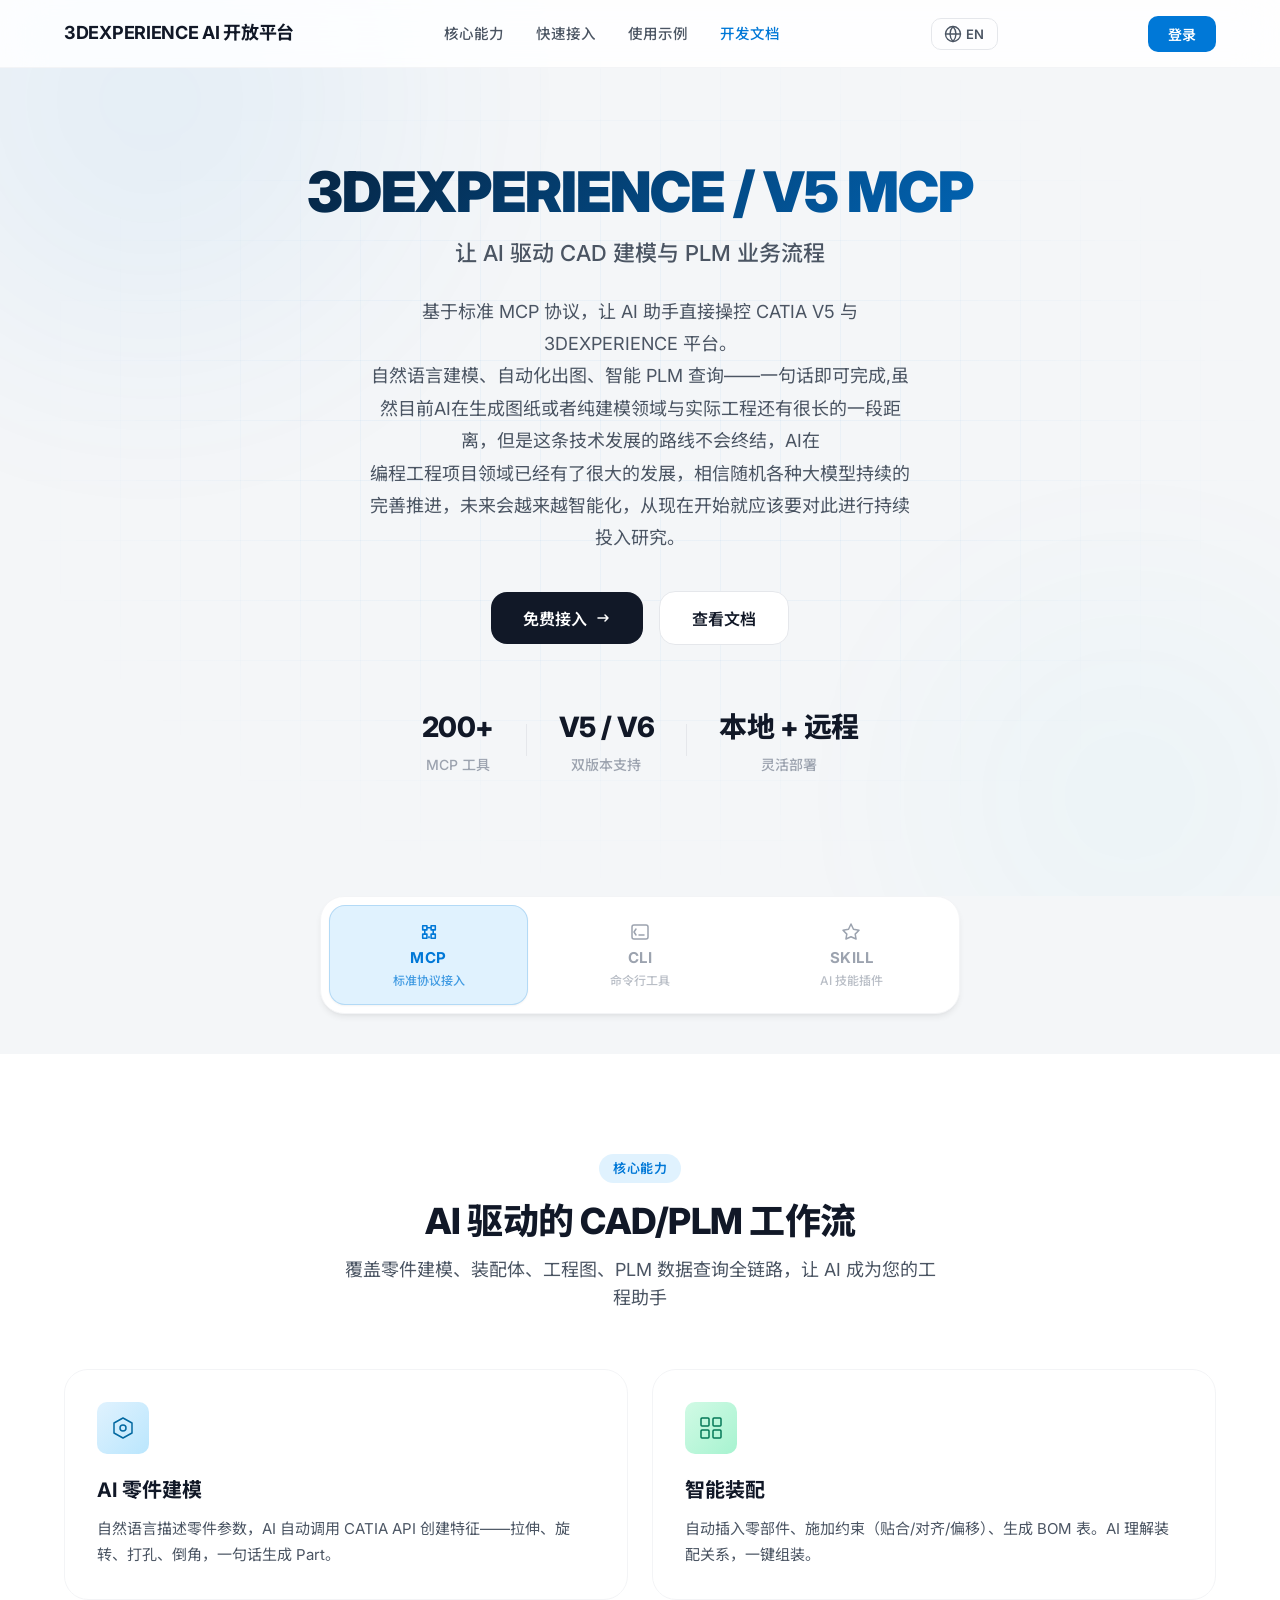
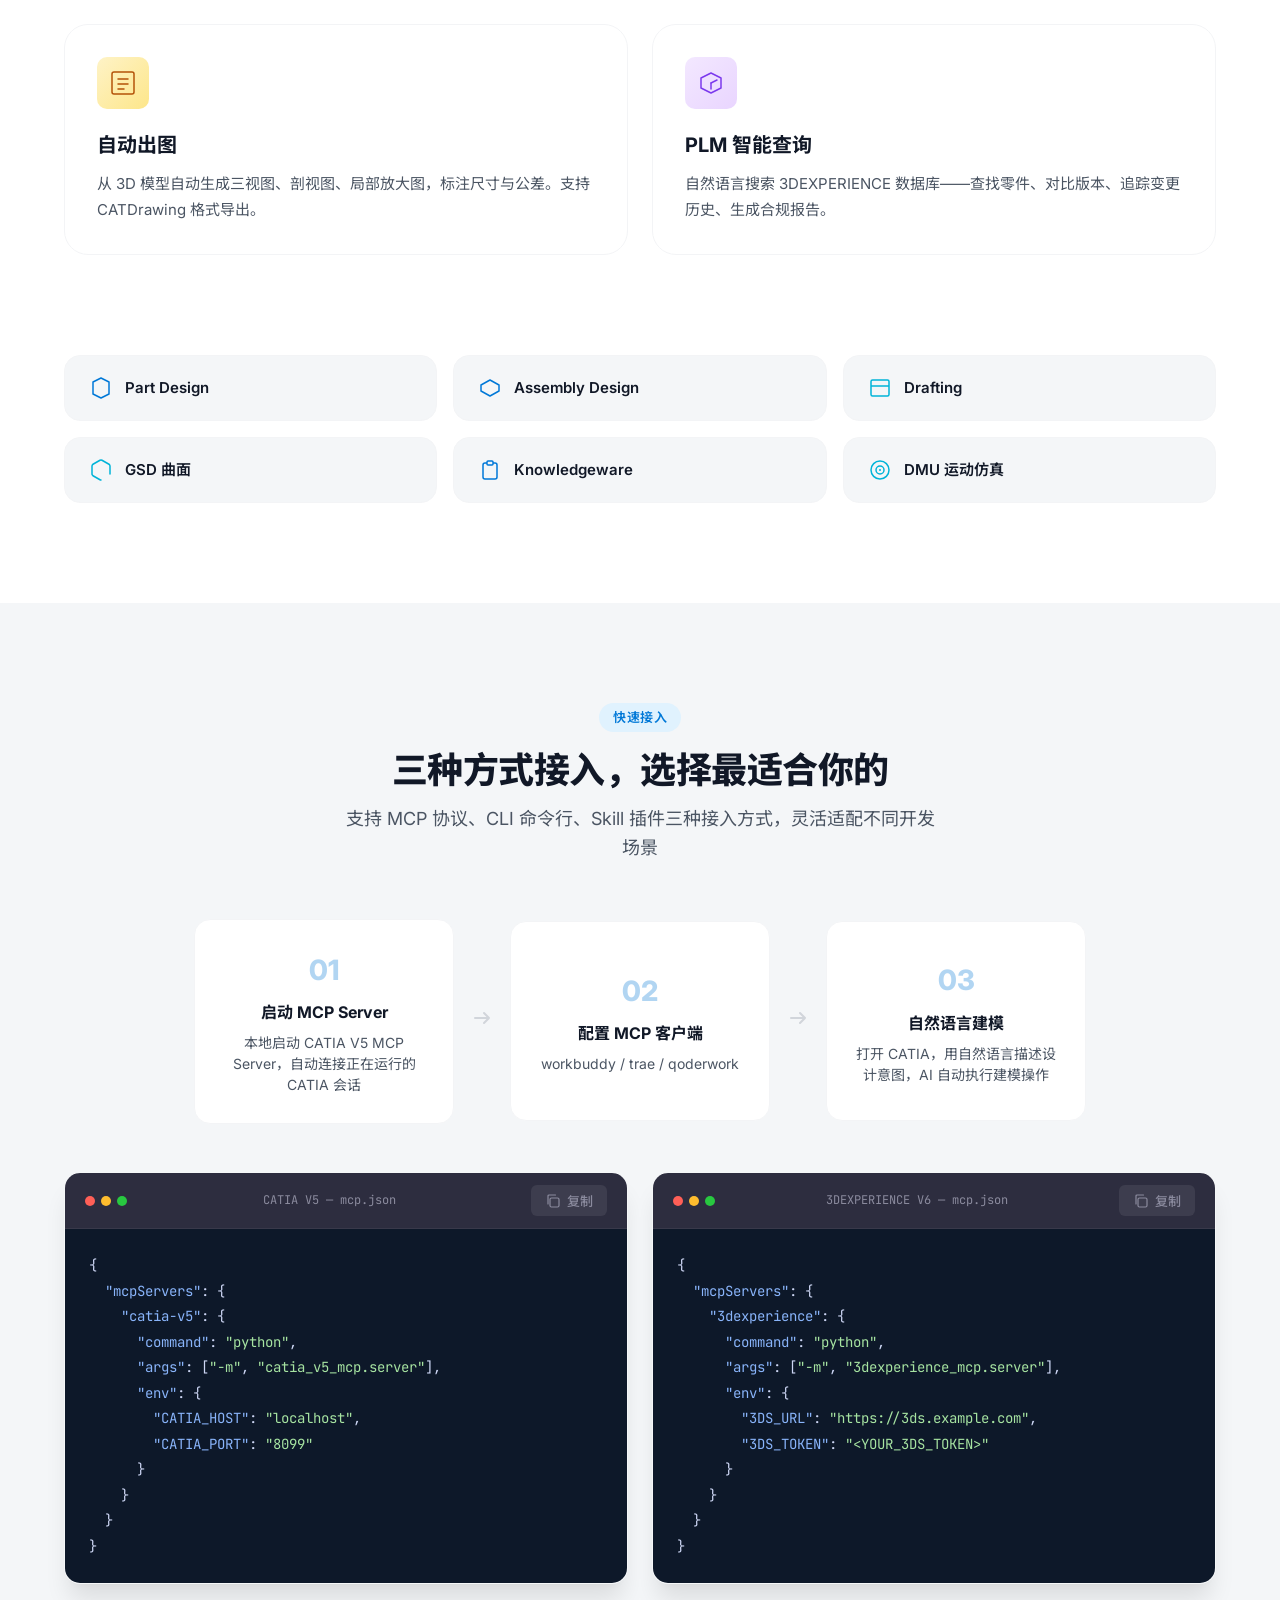
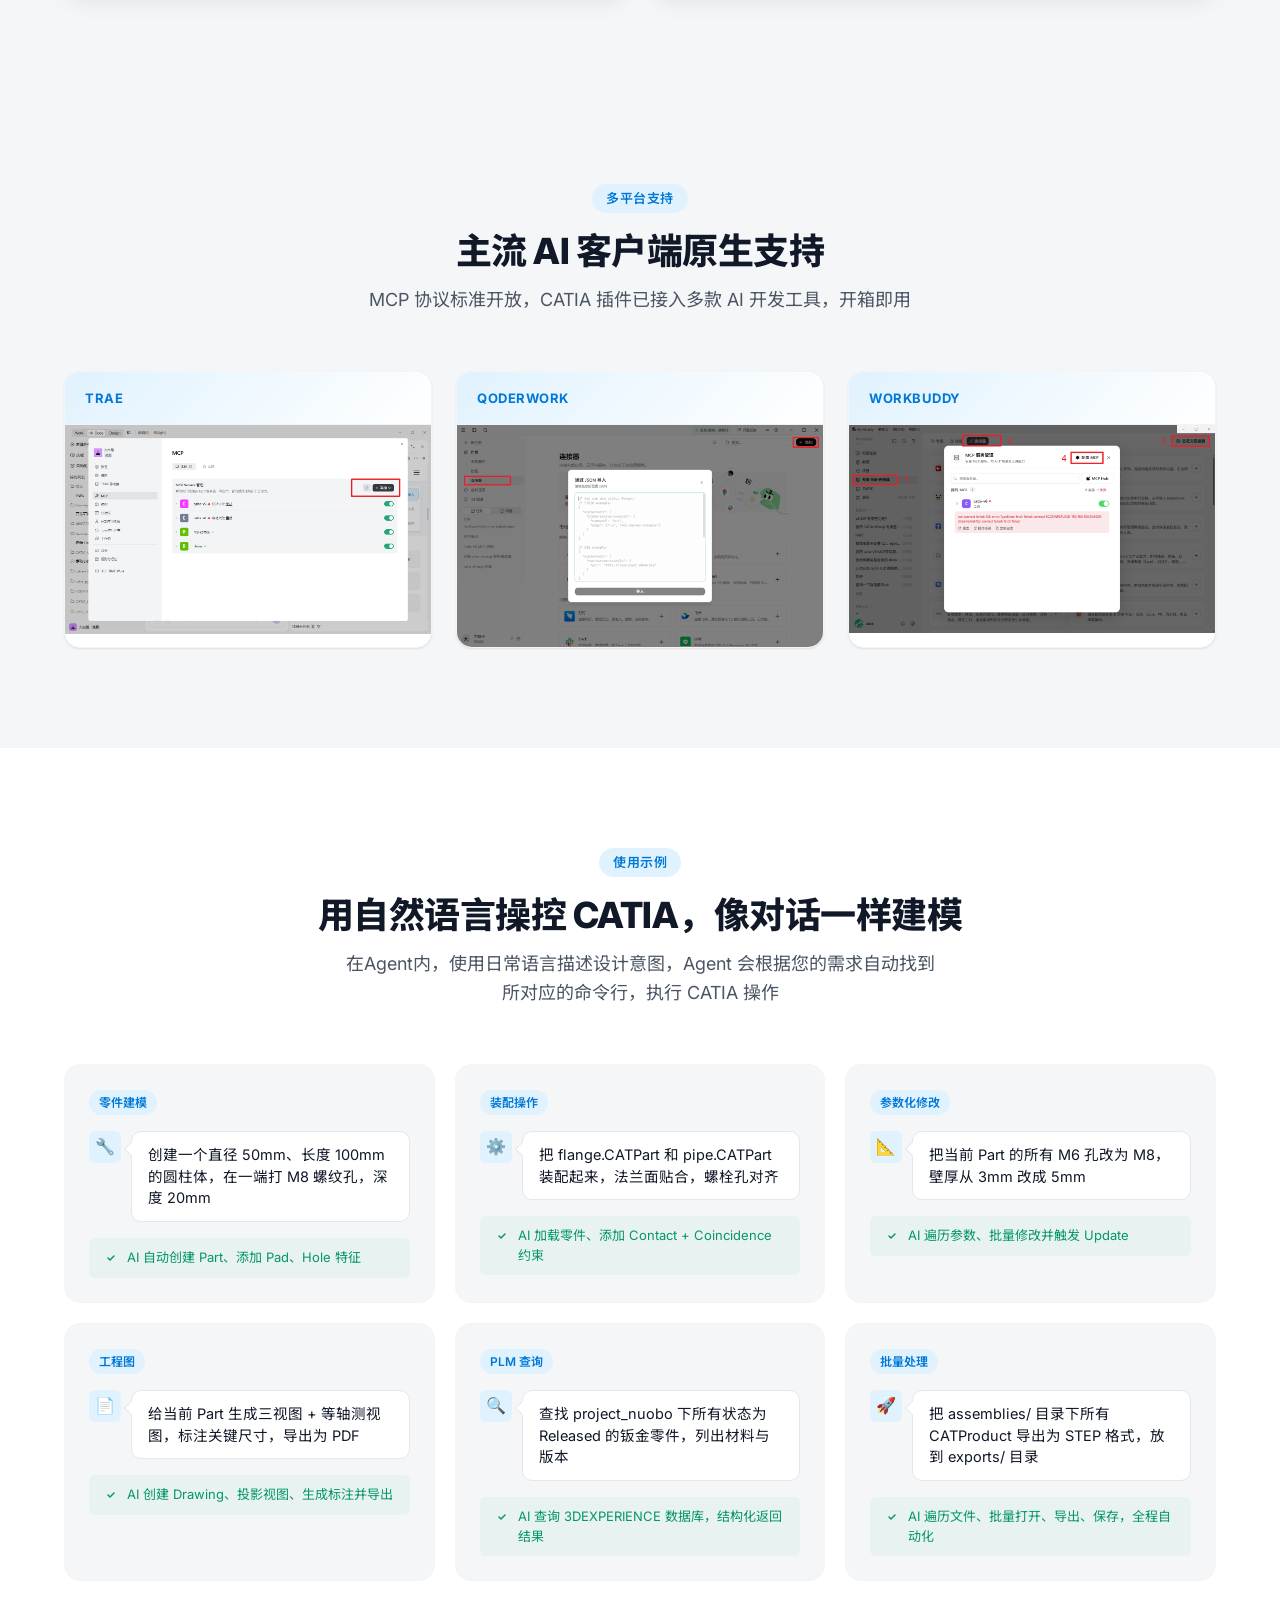
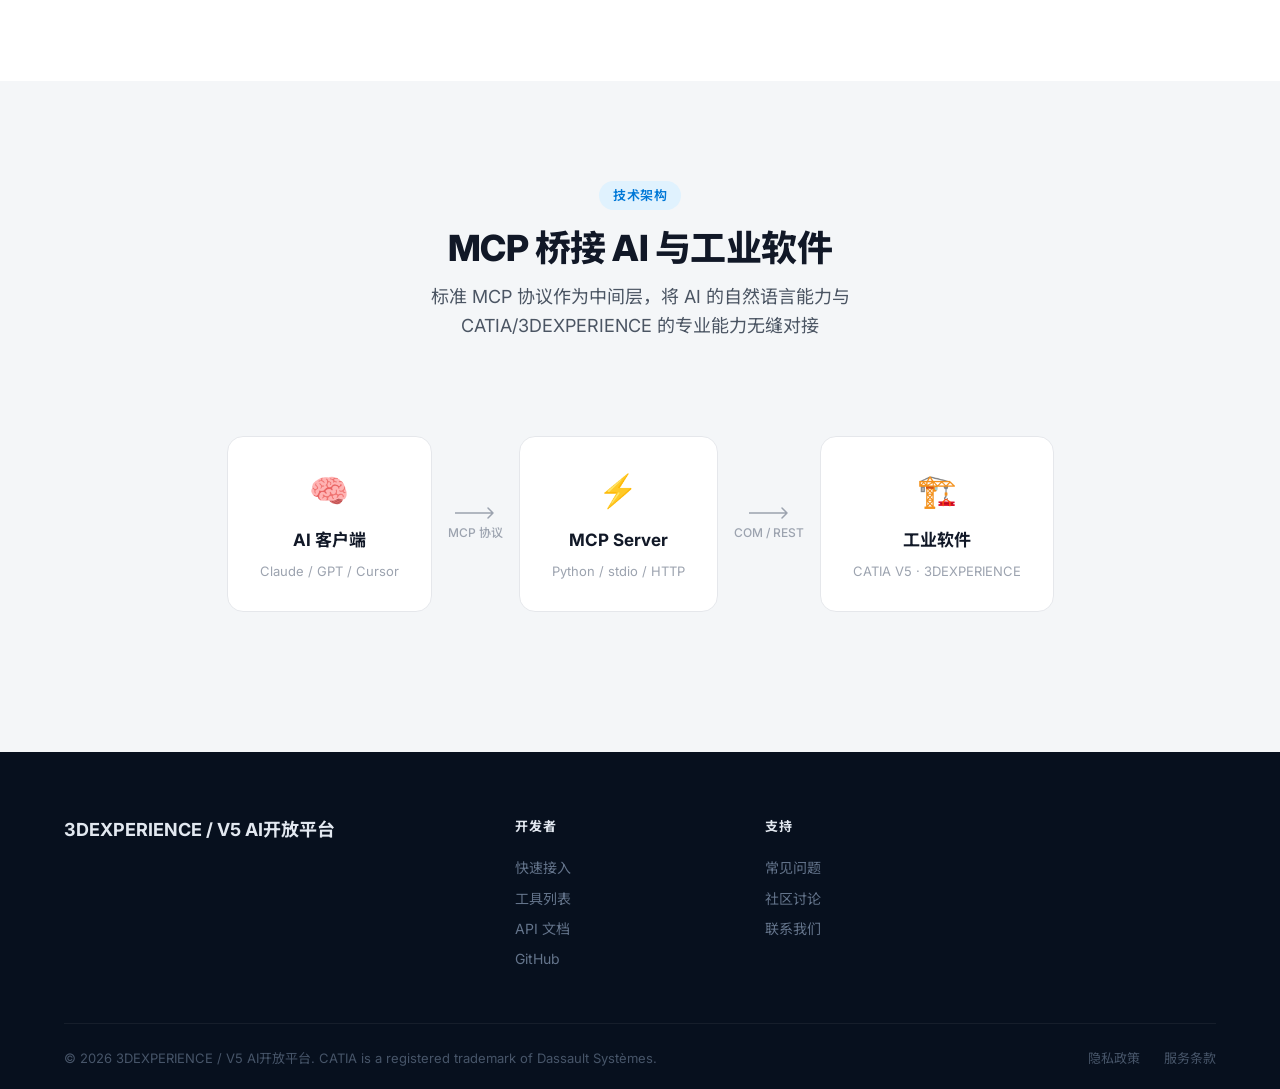
==== commit a12de96b: "添加中英文切换功能：i18n翻译字典、导航栏语言切换按钮、页面文本国际化" ====
--- a/index.html
+++ b/index.html
@@ -21,36 +21,35 @@
             </div> -->
             <h1 class="hero-title">
                 <span class="hero-title-main">3DEXPERIENCE / V5 MCP</span>
-                <span class="hero-title-sub">让 AI 驱动 CAD 建模与 PLM 业务流程</span>
+                <span class="hero-title-sub" data-i18n="hero.title.sub">让 AI 驱动 CAD 建模与 PLM 业务流程</span>
             </h1>
             <p class="hero-desc">
-                基于标准 MCP 协议，让 AI 助手直接操控 CATIA V5 与 3DEXPERIENCE 平台。<br>
-                自然语言建模、自动化出图、智能 PLM 查询——一句话即可完成,虽然目前AI在生成图纸或者纯建模领域与实际工程还有很长的一段距离，但是这条技术发展的路线不会终结，AI在 <br>
-                编程工程项目领域已经有了很大的发展，相信随机各种大模型持续的完善推进，未来会越来越智能化，从现在开始就应该要对此进行持续投入研究。<br>
+                <span data-i18n="hero.desc">基于标准 MCP 协议，让 AI 助手直接操控 CATIA V5 与 3DEXPERIENCE 平台。</span><br>
+                <span data-i18n="hero.desc.2">自然语言建模、自动化出图、智能 PLM 查询——一句话即可完成,虽然目前AI在生成图纸或者纯建模领域与实际工程还有很长的一段距离，但是这条技术发展的路线不会终结，AI在</span> <br>
+                <span data-i18n="hero.desc.3">编程工程项目领域已经有了很大的发展，相信随机各种大模型持续的完善推进，未来会越来越智能化，从现在开始就应该要对此进行持续投入研究。</span><br>
             </p>
             <div class="hero-actions">
-                <button class="btn-primary">
-                    免费接入
+                <button class="btn-primary" data-i18n="hero.cta.primary">免费接入
                     <svg width="16" height="16" viewBox="0 0 16 16" fill="none">
                         <path d="M3 8H13M10 5L13 8L10 11" stroke="currentColor" stroke-width="1.5" stroke-linecap="round" stroke-linejoin="round"/>
                     </svg>
                 </button>
-                <button class="btn-secondary">查看文档</button>
+                <button class="btn-secondary" data-i18n="hero.cta.secondary">查看文档</button>
             </div>
             <div class="hero-stats">
                 <div class="stat-item">
                     <span class="stat-number">200+</span>
-                    <span class="stat-label">MCP 工具</span>
+                    <span class="stat-label" data-i18n="hero.stat1.label">MCP 工具</span>
                 </div>
                 <div class="stat-divider"></div>
                 <div class="stat-item">
                     <span class="stat-number">V5 / V6</span>
-                    <span class="stat-label">双版本支持</span>
+                    <span class="stat-label" data-i18n="hero.stat2.label">双版本支持</span>
                 </div>
                 <div class="stat-divider"></div>
                 <div class="stat-item">
-                    <span class="stat-number">本地 + 远程</span>
-                    <span class="stat-label">灵活部署</span>
+                    <span class="stat-number" data-i18n="hero.stat3.number">本地 + 远程</span>
+                    <span class="stat-label" data-i18n="hero.stat3.label">灵活部署</span>
                 </div>
             </div>
         </div>
@@ -77,7 +76,7 @@
                         <path d="M10 14V16" stroke="currentColor" stroke-width="1.5"/>
                     </svg>
                     <span>MCP</span>
-                    <small>标准协议接入</small>
+                    <small data-i18n="mode.mcp.desc">标准协议接入</small>
                 </button>
                 <button class="mode-tab" data-mode="cli" role="tab" aria-selected="false">
                     <svg width="20" height="20" viewBox="0 0 20 20" fill="none">
@@ -86,14 +85,14 @@
                         <path d="M9 13H14" stroke="currentColor" stroke-width="1.5" stroke-linecap="round"/>
                     </svg>
                     <span>CLI</span>
-                    <small>命令行工具</small>
+                    <small data-i18n="mode.cli.desc">命令行工具</small>
                 </button>
                 <button class="mode-tab" data-mode="skill" role="tab" aria-selected="false">
                     <svg width="20" height="20" viewBox="0 0 20 20" fill="none">
                         <path d="M10 2L12.45 7.26L18 8.27L14.18 12.14L15.08 17.02L10 14.77L4.92 17.02L5.82 12.14L2 8.27L7.55 7.26L10 2Z" stroke="currentColor" stroke-width="1.5" stroke-linejoin="round"/>
                     </svg>
                     <span>SKILL</span>
-                    <small>AI 技能插件</small>
+                    <small data-i18n="mode.skill.desc">AI 技能插件</small>
                 </button>
             </div>
         </div>
@@ -103,9 +102,9 @@
     <section class="features" id="features">
         <div class="section-container">
             <div class="section-header">
-                <span class="section-tag">核心能力</span>
-                <h2 class="section-title">AI 驱动的 CAD/PLM 工作流</h2>
-                <p class="section-desc">覆盖零件建模、装配体、工程图、PLM 数据查询全链路，让 AI 成为您的工程助手</p>
+                <span class="section-tag" data-i18n="features.tag">核心能力</span>
+                <h2 class="section-title" data-i18n="features.title">AI 驱动的 CAD/PLM 工作流</h2>
+                <p class="section-desc" data-i18n="features.desc">覆盖零件建模、装配体、工程图、PLM 数据查询全链路，让 AI 成为您的工程助手</p>
             </div>
 
             <div class="features-grid">
@@ -117,8 +116,8 @@
                             <circle cx="14" cy="14" r="3" stroke="#0369A1" stroke-width="1.5"/>
                         </svg>
                     </div>
-                    <h3 class="feature-title">AI 零件建模</h3>
-                    <p class="feature-desc">自然语言描述零件参数，AI 自动调用 CATIA API 创建特征——拉伸、旋转、打孔、倒角，一句话生成 Part。</p>
+                    <h3 class="feature-title" data-i18n="features.f1.title">AI 零件建模</h3>
+                    <p class="feature-desc" data-i18n="features.f1.desc">自然语言描述零件参数，AI 自动调用 CATIA API 创建特征——拉伸、旋转、打孔、倒角，一句话生成 Part。</p>
                 </div>
 
                 <!-- Feature 2: 装配体 -->
@@ -131,8 +130,8 @@
                             <rect x="16" y="16" width="8" height="8" rx="1" stroke="#047857" stroke-width="1.5"/>
                         </svg>
                     </div>
-                    <h3 class="feature-title">智能装配</h3>
-                    <p class="feature-desc">自动插入零部件、施加约束（贴合/对齐/偏移）、生成 BOM 表。AI 理解装配关系，一键组装。</p>
+                    <h3 class="feature-title" data-i18n="features.f2.title">智能装配</h3>
+                    <p class="feature-desc" data-i18n="features.f2.desc">自动插入零部件、施加约束（贴合/对齐/偏移）、生成 BOM 表。AI 理解装配关系，一键组装。</p>
                 </div>
 
                 <!-- Feature 3: 工程图 -->
@@ -143,8 +142,8 @@
                             <path d="M9 10H19M9 15H19M9 20H15" stroke="#B45309" stroke-width="1.5" stroke-linecap="round"/>
                         </svg>
                     </div>
-                    <h3 class="feature-title">自动出图</h3>
-                    <p class="feature-desc">从 3D 模型自动生成三视图、剖视图、局部放大图，标注尺寸与公差。支持 CATDrawing 格式导出。</p>
+                    <h3 class="feature-title" data-i18n="features.f3.title">自动出图</h3>
+                    <p class="feature-desc" data-i18n="features.f3.desc">从 3D 模型自动生成三视图、剖视图、局部放大图，标注尺寸与公差。支持 CATDrawing 格式导出。</p>
                 </div>
 
                 <!-- Feature 4: PLM 集成 -->
@@ -156,8 +155,8 @@
                             <path d="M14 14V20" stroke="#7C3AED" stroke-width="1.5" stroke-linecap="round"/>
                         </svg>
                     </div>
-                    <h3 class="feature-title">PLM 智能查询</h3>
-                    <p class="feature-desc">自然语言搜索 3DEXPERIENCE 数据库——查找零件、对比版本、追踪变更历史、生成合规报告。</p>
+                    <h3 class="feature-title" data-i18n="features.f4.title">PLM 智能查询</h3>
+                    <p class="feature-desc" data-i18n="features.f4.desc">自然语言搜索 3DEXPERIENCE 数据库——查找零件、对比版本、追踪变更历史、生成合规报告。</p>
                 </div>
             </div>
         </div>
@@ -190,7 +189,7 @@
                     <svg width="24" height="24" viewBox="0 0 24 24" fill="none">
                         <path d="M21 16V8C20.9996 7.64928 20.9071 7.30481 20.7315 7.00117C20.556 6.69753 20.3037 6.44536 20 6.27L13 2.27C12.696 2.09446 12.3511 2.00205 12 2V2C11.6489 2.00205 11.304 2.09446 11 2.27L4 6.27C3.69626 6.44536 3.44398 6.69753 3.26846 7.00117C3.09294 7.30481 3.00036 7.64928 3 8V16C3.00036 16.3507 3.09294 16.6952 3.26846 16.9988C3.44398 17.3025 3.69626 17.5546 4 17.73L11 21.73C11.304 21.9055 11.6489 21.9979 12 22V22" stroke="#00B4D8" stroke-width="1.5" stroke-linecap="round"/>
                     </svg>
-                    <span>GSD 曲面</span>
+                    <span data-i18n="features.ext.gsd">GSD 曲面</span>
                 </div>
                 <div class="feature-card-mini">
                     <svg width="24" height="24" viewBox="0 0 24 24" fill="none">
@@ -205,7 +204,7 @@
                         <circle cx="12" cy="12" r="4" stroke="#00B4D8" stroke-width="1.5"/>
                         <circle cx="12" cy="12" r="1" fill="#00B4D8"/>
                     </svg>
-                    <span>DMU 运动仿真</span>
+                    <span data-i18n="features.ext.dmu">DMU 运动仿真</span>
                 </div>
             </div>
         </div>
@@ -215,9 +214,9 @@
     <section class="quickstart" id="quickstart">
         <div class="section-container">
             <div class="section-header">
-                <span class="section-tag">快速接入</span>
-                <h2 class="section-title mode-title" data-default="三种方式接入，选择最适合你的">三种方式接入，选择最适合你的</h2>
-                <p class="section-desc mode-desc" data-default="支持 MCP 协议、CLI 命令行、Skill 插件三种接入方式，灵活适配不同开发场景">支持 MCP 协议、CLI 命令行、Skill 插件三种接入方式，灵活适配不同开发场景</p>
+                <span class="section-tag" data-i18n="quickstart.tag">快速接入</span>
+                <h2 class="section-title mode-title" data-i18n="quickstart.title" data-default="三种方式接入，选择最适合你的">三种方式接入，选择最适合你的</h2>
+                <p class="section-desc mode-desc" data-i18n="quickstart.desc" data-default="支持 MCP 协议、CLI 命令行、Skill 插件三种接入方式，灵活适配不同开发场景">支持 MCP 协议、CLI 命令行、Skill 插件三种接入方式，灵活适配不同开发场景</p>
             </div>
 
             <!-- ===== MCP Panel ===== -->
@@ -225,8 +224,8 @@
                 <div class="steps-row">
                     <div class="step-item">
                         <div class="step-number">01</div>
-                        <h4>启动 MCP Server</h4>
-                        <p>本地启动 CATIA V5 MCP Server，自动连接正在运行的 CATIA 会话</p>
+                        <h4 data-i18n="quickstart.mcp.step1.title">启动 MCP Server</h4>
+                        <p data-i18n="quickstart.mcp.step1.desc">本地启动 CATIA V5 MCP Server，自动连接正在运行的 CATIA 会话</p>
                     </div>
                     <div class="step-arrow">
                         <svg width="24" height="24" viewBox="0 0 24 24" fill="none">
@@ -235,7 +234,7 @@
                     </div>
                     <div class="step-item">
                         <div class="step-number">02</div>
-                        <h4>配置 MCP 客户端</h4>
+                        <h4 data-i18n="quickstart.mcp.step2.title">配置 MCP 客户端</h4>
                         <p>workbuddy / trae / qoderwork</p>
                     </div>
                     <div class="step-arrow">
@@ -245,8 +244,8 @@
                     </div>
                     <div class="step-item">
                         <div class="step-number">03</div>
-                        <h4>自然语言建模</h4>
-                        <p>打开 CATIA，用自然语言描述设计意图，AI 自动执行建模操作</p>
+                        <h4 data-i18n="quickstart.mcp.step3.title">自然语言建模</h4>
+                        <p data-i18n="quickstart.mcp.step3.desc">打开 CATIA，用自然语言描述设计意图，AI 自动执行建模操作</p>
                     </div>
                 </div>
 
@@ -319,8 +318,8 @@
                 <div class="steps-row">
                     <div class="step-item">
                         <div class="step-number">01</div>
-                        <h4>安装 CLI 工具</h4>
-                        <p>PowerShell 一键安装脚本，支持 V5 / V6 多个版本，像CAA开发的运行包，可以通过Agent的工具自动在后台批量调用</p>
+                        <h4 data-i18n="quickstart.cli.step1.title">安装 CLI 工具</h4>
+                        <p data-i18n="quickstart.cli.step1.desc">PowerShell 一键安装脚本，支持 V5 / V6 多个版本，像CAA开发的运行包，可以通过Agent的工具自动在后台批量调用</p>
                     </div>
                     <div class="step-arrow">
                         <svg width="24" height="24" viewBox="0 0 24 24" fill="none">
@@ -329,8 +328,8 @@
                     </div>
                     <div class="step-item">
                         <div class="step-number">02</div>
-                        <h4>配置连接参数</h4>
-                        <p>选择对应版本执行，脚本自动完成环境配置，大语言模型会根据当前的环境变量，智能化的提示，你应该传入哪些参数，传入参数之后，它会自适应地填入相关位置，</p>
+                        <h4 data-i18n="quickstart.cli.step2.title">配置连接参数</h4>
+                        <p data-i18n="quickstart.cli.step2.desc">选择对应版本执行，脚本自动完成环境配置，大语言模型会根据当前的环境变量，智能化的提示，你应该传入哪些参数，传入参数之后，它会自适应地填入相关位置，</p>
                     </div>
                     <div class="step-arrow">
                         <svg width="24" height="24" viewBox="0 0 24 24" fill="none">
@@ -339,8 +338,8 @@
                     </div>
                     <div class="step-item">
                         <div class="step-number">03</div>
-                        <h4>命令行操作</h4>
-                        <p>安装后即可在终端使用 catia-cli 命令执行建模操作，可以在Agent内通过语音与它聊天调用相关命令，它可以在后台自动执行一些集成化的工具</p>
+                        <h4 data-i18n="quickstart.cli.step3.title">命令行操作</h4>
+                        <p data-i18n="quickstart.cli.step3.desc">安装后即可在终端使用 catia-cli 命令执行建模操作，可以在Agent内通过语音与它聊天调用相关命令，它可以在后台自动执行一些集成化的工具</p>
                     </div>
                 </div>
 
@@ -380,9 +379,9 @@
                             <path d="M20 4L24.9 14.52L36.18 16.36L28 24.76L29.82 35.64L20 30.77L10.18 35.64L12 24.76L3.82 16.36L15.1 14.52L20 4Z" fill="#F59E0B" stroke="#D97706" stroke-width="1.5" stroke-linejoin="round"/>
                         </svg>
                     </div>
-                    <h3 class="skill-hero-title">CATIA Skill</h3>
+                    <h3 class="skill-hero-title" data-i18n="quickstart.skill.hero.title">CATIA Skill</h3>
                     <span class="skill-hero-badge">AI skill</span>
-                    <p class="skill-hero-desc">让 agent 归纳总结你们的工作流,把大量的 CLI 程序或者是 MCP 命令串联起来，形成一整套工作流,减少人工干预，提高工作效率, <br>
+                    <p class="skill-hero-desc" data-i18n="quickstart.skill.hero.desc">让 agent 归纳总结你们的工作流,把大量的 CLI 程序或者是 MCP 命令串联起来，形成一整套工作流,减少人工干预，提高工作效率, <br>
                         SKILL可以让工程师可以灵活地参与项目的各个阶段 <br>
 
 
@@ -392,13 +391,13 @@
                             <path d="M9 2V11M9 11L5.5 7.5M9 11L12.5 7.5" stroke="currentColor" stroke-width="1.5" stroke-linecap="round" stroke-linejoin="round"/>
                             <path d="M3 12V14C3 15.1046 3.89543 16 5 16H13C14.1046 16 15 15.1046 15 14V12" stroke="currentColor" stroke-width="1.5" stroke-linecap="round"/>
                         </svg>
-                        下载 Skill
+                        <span data-i18n="quickstart.skill.hero.cta">下载 Skill</span>
                     </a>
                 </div>
 
                 <!-- Installation Methods -->
                 <div class="skill-install-section">
-                    <h4 class="skill-section-title">安装方式</h4>
+                    <h4 class="skill-section-title" data-i18n="quickstart.skill.install.title">安装方式</h4>
                     <div class="skill-install-grid">
                         <div class="skill-install-card">
                             <div class="skill-install-card-icon" style="background: linear-gradient(135deg, #DBEAFE, #BFDBFE);">
@@ -516,9 +515,9 @@
     <section class="mcp-showcase">
         <div class="section-container">
             <div class="section-header">
-                <span class="section-tag">多平台支持</span>
-                <h2 class="section-title">主流 AI 客户端原生支持</h2>
-                <p class="section-desc">MCP 协议标准开放，CATIA 插件已接入多款 AI 开发工具，开箱即用</p>
+                <span class="section-tag" data-i18n="showcase.tag">多平台支持</span>
+                <h2 class="section-title" data-i18n="showcase.title">主流 AI 客户端原生支持</h2>
+                <p class="section-desc" data-i18n="showcase.desc">MCP 协议标准开放，CATIA 插件已接入多款 AI 开发工具，开箱即用</p>
             </div>
             <div class="showcase-grid">
                 <div class="showcase-card">
@@ -562,105 +561,105 @@
     <section class="examples" id="examples">
         <div class="section-container">
             <div class="section-header">
-                <span class="section-tag">使用示例</span>
-                <h2 class="section-title">用自然语言操控 CATIA，像对话一样建模</h2>
-                <p class="section-desc">在Agent内，使用日常语言描述设计意图，Agent 会根据您的需求自动找到所对应的命令行，执行 CATIA 操作</p>
+                <span class="section-tag" data-i18n="examples.tag">使用示例</span>
+                <h2 class="section-title" data-i18n="examples.title">用自然语言操控 CATIA，像对话一样建模</h2>
+                <p class="section-desc" data-i18n="examples.desc">在Agent内，使用日常语言描述设计意图，Agent 会根据您的需求自动找到所对应的命令行，执行 CATIA 操作</p>
             </div>
 
             <div class="examples-grid">
                 <div class="example-card">
-                    <div class="example-tag">零件建模</div>
+                    <div class="example-tag" data-i18n="examples.e1.tag">零件建模</div>
                     <div class="example-bubble">
                         <div class="bubble-avatar">🔧</div>
                         <div class="bubble-content">
-                            <p class="bubble-text">创建一个直径 50mm、长度 100mm 的圆柱体，在一端打 M8 螺纹孔，深度 20mm</p>
+                            <p class="bubble-text" data-i18n="examples.e1.text">创建一个直径 50mm、长度 100mm 的圆柱体，在一端打 M8 螺纹孔，深度 20mm</p>
                         </div>
                     </div>
                     <div class="example-result">
                         <svg width="16" height="16" viewBox="0 0 16 16" fill="none">
                             <path d="M5 8L7 10L11 6" stroke="#059669" stroke-width="1.5" stroke-linecap="round" stroke-linejoin="round"/>
                         </svg>
-                        <span>AI 自动创建 Part、添加 Pad、Hole 特征</span>
+                        <span data-i18n="examples.e1.result">AI 自动创建 Part、添加 Pad、Hole 特征</span>
                     </div>
                 </div>
 
                 <div class="example-card">
-                    <div class="example-tag">装配操作</div>
+                    <div class="example-tag" data-i18n="examples.e2.tag">装配操作</div>
                     <div class="example-bubble">
                         <div class="bubble-avatar">⚙️</div>
                         <div class="bubble-content">
-                            <p class="bubble-text">把 flange.CATPart 和 pipe.CATPart 装配起来，法兰面贴合，螺栓孔对齐</p>
+                            <p class="bubble-text" data-i18n="examples.e2.text">把 flange.CATPart 和 pipe.CATPart 装配起来，法兰面贴合，螺栓孔对齐</p>
                         </div>
                     </div>
                     <div class="example-result">
                         <svg width="16" height="16" viewBox="0 0 16 16" fill="none">
                             <path d="M5 8L7 10L11 6" stroke="#059669" stroke-width="1.5" stroke-linecap="round" stroke-linejoin="round"/>
                         </svg>
-                        <span>AI 加载零件、添加 Contact + Coincidence 约束</span>
+                        <span data-i18n="examples.e2.result">AI 加载零件、添加 Contact + Coincidence 约束</span>
                     </div>
                 </div>
 
                 <div class="example-card">
-                    <div class="example-tag">参数化修改</div>
+                    <div class="example-tag" data-i18n="examples.e3.tag">参数化修改</div>
                     <div class="example-bubble">
                         <div class="bubble-avatar">📐</div>
                         <div class="bubble-content">
-                            <p class="bubble-text">把当前 Part 的所有 M6 孔改为 M8，壁厚从 3mm 改成 5mm</p>
+                            <p class="bubble-text" data-i18n="examples.e3.text">把当前 Part 的所有 M6 孔改为 M8，壁厚从 3mm 改成 5mm</p>
                         </div>
                     </div>
                     <div class="example-result">
                         <svg width="16" height="16" viewBox="0 0 16 16" fill="none">
                             <path d="M5 8L7 10L11 6" stroke="#059669" stroke-width="1.5" stroke-linecap="round" stroke-linejoin="round"/>
                         </svg>
-                        <span>AI 遍历参数、批量修改并触发 Update</span>
+                        <span data-i18n="examples.e3.result">AI 遍历参数、批量修改并触发 Update</span>
                     </div>
                 </div>
 
                 <div class="example-card">
-                    <div class="example-tag">工程图</div>
+                    <div class="example-tag" data-i18n="examples.e4.tag">工程图</div>
                     <div class="example-bubble">
                         <div class="bubble-avatar">📄</div>
                         <div class="bubble-content">
-                            <p class="bubble-text">给当前 Part 生成三视图 + 等轴测视图，标注关键尺寸，导出为 PDF</p>
+                            <p class="bubble-text" data-i18n="examples.e4.text">给当前 Part 生成三视图 + 等轴测视图，标注关键尺寸，导出为 PDF</p>
                         </div>
                     </div>
                     <div class="example-result">
                         <svg width="16" height="16" viewBox="0 0 16 16" fill="none">
                             <path d="M5 8L7 10L11 6" stroke="#059669" stroke-width="1.5" stroke-linecap="round" stroke-linejoin="round"/>
                         </svg>
-                        <span>AI 创建 Drawing、投影视图、生成标注并导出</span>
+                        <span data-i18n="examples.e4.result">AI 创建 Drawing、投影视图、生成标注并导出</span>
                     </div>
                 </div>
 
                 <div class="example-card">
-                    <div class="example-tag">PLM 查询</div>
+                    <div class="example-tag" data-i18n="examples.e5.tag">PLM 查询</div>
                     <div class="example-bubble">
                         <div class="bubble-avatar">🔍</div>
                         <div class="bubble-content">
-                            <p class="bubble-text">查找 project_nuobo 下所有状态为 Released 的钣金零件，列出材料与版本</p>
+                            <p class="bubble-text" data-i18n="examples.e5.text">查找 project_nuobo 下所有状态为 Released 的钣金零件，列出材料与版本</p>
                         </div>
                     </div>
                     <div class="example-result">
                         <svg width="16" height="16" viewBox="0 0 16 16" fill="none">
                             <path d="M5 8L7 10L11 6" stroke="#059669" stroke-width="1.5" stroke-linecap="round" stroke-linejoin="round"/>
                         </svg>
-                        <span>AI 查询 3DEXPERIENCE 数据库，结构化返回结果</span>
+                        <span data-i18n="examples.e5.result">AI 查询 3DEXPERIENCE 数据库，结构化返回结果</span>
                     </div>
                 </div>
 
                 <div class="example-card">
-                    <div class="example-tag">批量处理</div>
+                    <div class="example-tag" data-i18n="examples.e6.tag">批量处理</div>
                     <div class="example-bubble">
                         <div class="bubble-avatar">🚀</div>
                         <div class="bubble-content">
-                            <p class="bubble-text">把 assemblies/ 目录下所有 CATProduct 导出为 STEP 格式，放到 exports/ 目录</p>
+                            <p class="bubble-text" data-i18n="examples.e6.text">把 assemblies/ 目录下所有 CATProduct 导出为 STEP 格式，放到 exports/ 目录</p>
                         </div>
                     </div>
                     <div class="example-result">
                         <svg width="16" height="16" viewBox="0 0 16 16" fill="none">
                             <path d="M5 8L7 10L11 6" stroke="#059669" stroke-width="1.5" stroke-linecap="round" stroke-linejoin="round"/>
                         </svg>
-                        <span>AI 遍历文件、批量打开、导出、保存，全程自动化</span>
+                        <span data-i18n="examples.e6.result">AI 遍历文件、批量打开、导出、保存，全程自动化</span>
                     </div>
                 </div>
             </div>
@@ -671,15 +670,15 @@
     <section class="architecture" id="docs">
         <div class="section-container">
             <div class="section-header">
-                <span class="section-tag">技术架构</span>
-                <h2 class="section-title">MCP 桥接 AI 与工业软件</h2>
-                <p class="section-desc">标准 MCP 协议作为中间层，将 AI 的自然语言能力与 CATIA/3DEXPERIENCE 的专业能力无缝对接</p>
+                <span class="section-tag" data-i18n="arch.tag">技术架构</span>
+                <h2 class="section-title" data-i18n="arch.title">MCP 桥接 AI 与工业软件</h2>
+                <p class="section-desc" data-i18n="arch.desc">标准 MCP 协议作为中间层，将 AI 的自然语言能力与 CATIA/3DEXPERIENCE 的专业能力无缝对接</p>
             </div>
 
             <div class="arch-diagram">
                 <div class="arch-node arch-node-ai">
                     <div class="arch-node-icon">🧠</div>
-                    <span>AI 客户端</span>
+                    <span data-i18n="arch.ai">AI 客户端</span>
                     <small>Claude / GPT / Cursor</small>
                 </div>
                 <div class="arch-arrow arch-arrow-right">
@@ -701,7 +700,7 @@
                 </div>
                 <div class="arch-node arch-node-business">
                     <div class="arch-node-icon">🏗️</div>
-                    <span>工业软件</span>
+                    <span data-i18n="arch.business">工业软件</span>
                     <small>CATIA V5 · 3DEXPERIENCE</small>
                 </div>
             </div>
@@ -725,6 +724,7 @@
     <div id="footer-placeholder"></div>
 
     <script src="js/components.js"></script>
+    <script src="js/i18n.js"></script>
     <script src="js/main.js"></script>
 </body>
 </html>
--- a/css/style.css
+++ b/css/style.css
@@ -254,6 +254,33 @@
     transition: all var(--transition-normal);
 }
 
+.btn-lang-toggle {
+    display: flex;
+    align-items: center;
+    gap: 4px;
+    padding: 6px 12px;
+    background: transparent;
+    color: var(--color-text-secondary);
+    border: 1.5px solid var(--color-border);
+    border-radius: var(--radius-md);
+    font-size: 13px;
+    font-weight: 500;
+    cursor: pointer;
+    transition: all var(--transition-normal);
+    white-space: nowrap;
+}
+
+.btn-lang-toggle:hover {
+    color: var(--color-primary);
+    border-color: var(--color-primary);
+    background: var(--color-primary-light);
+}
+
+.btn-lang-toggle .lang-label {
+    font-weight: 600;
+    letter-spacing: 0.5px;
+}
+
 .btn-nav-cta:hover {
     background: var(--color-primary);
     transform: translateY(-1px);
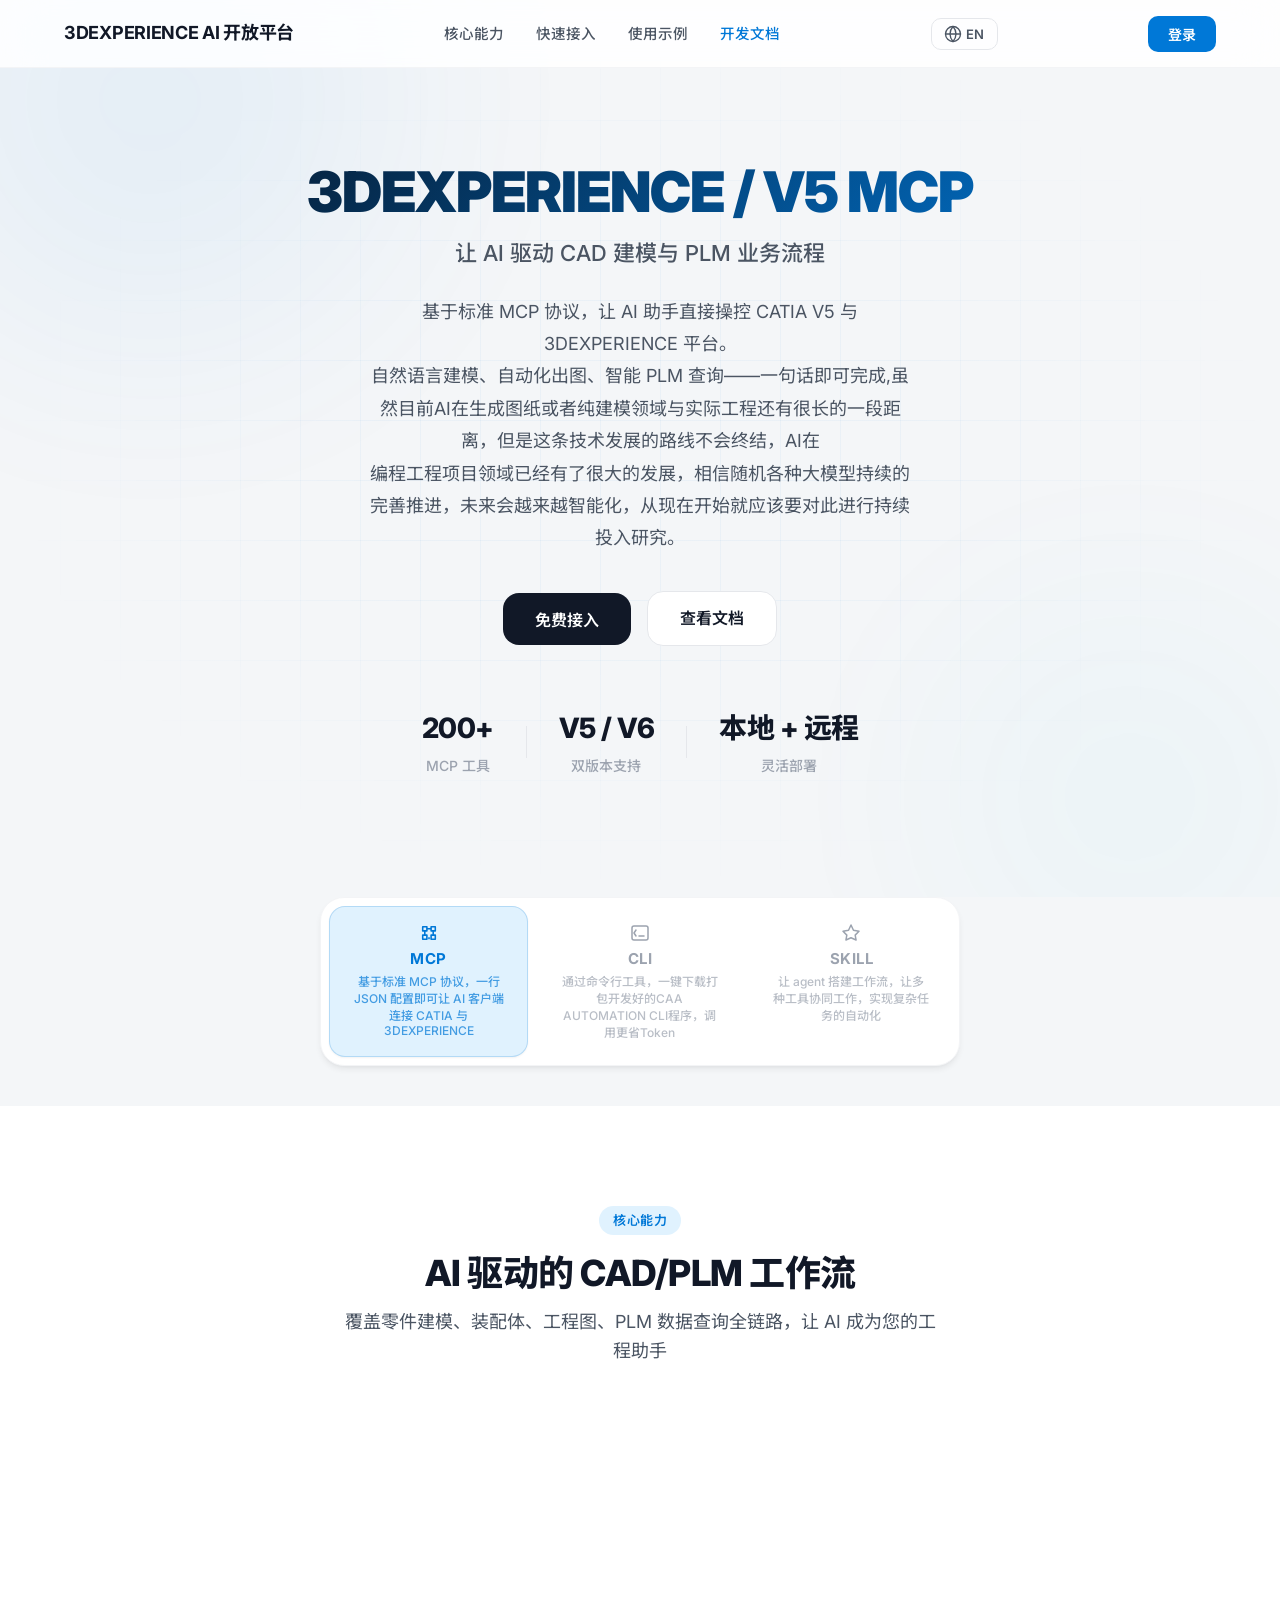
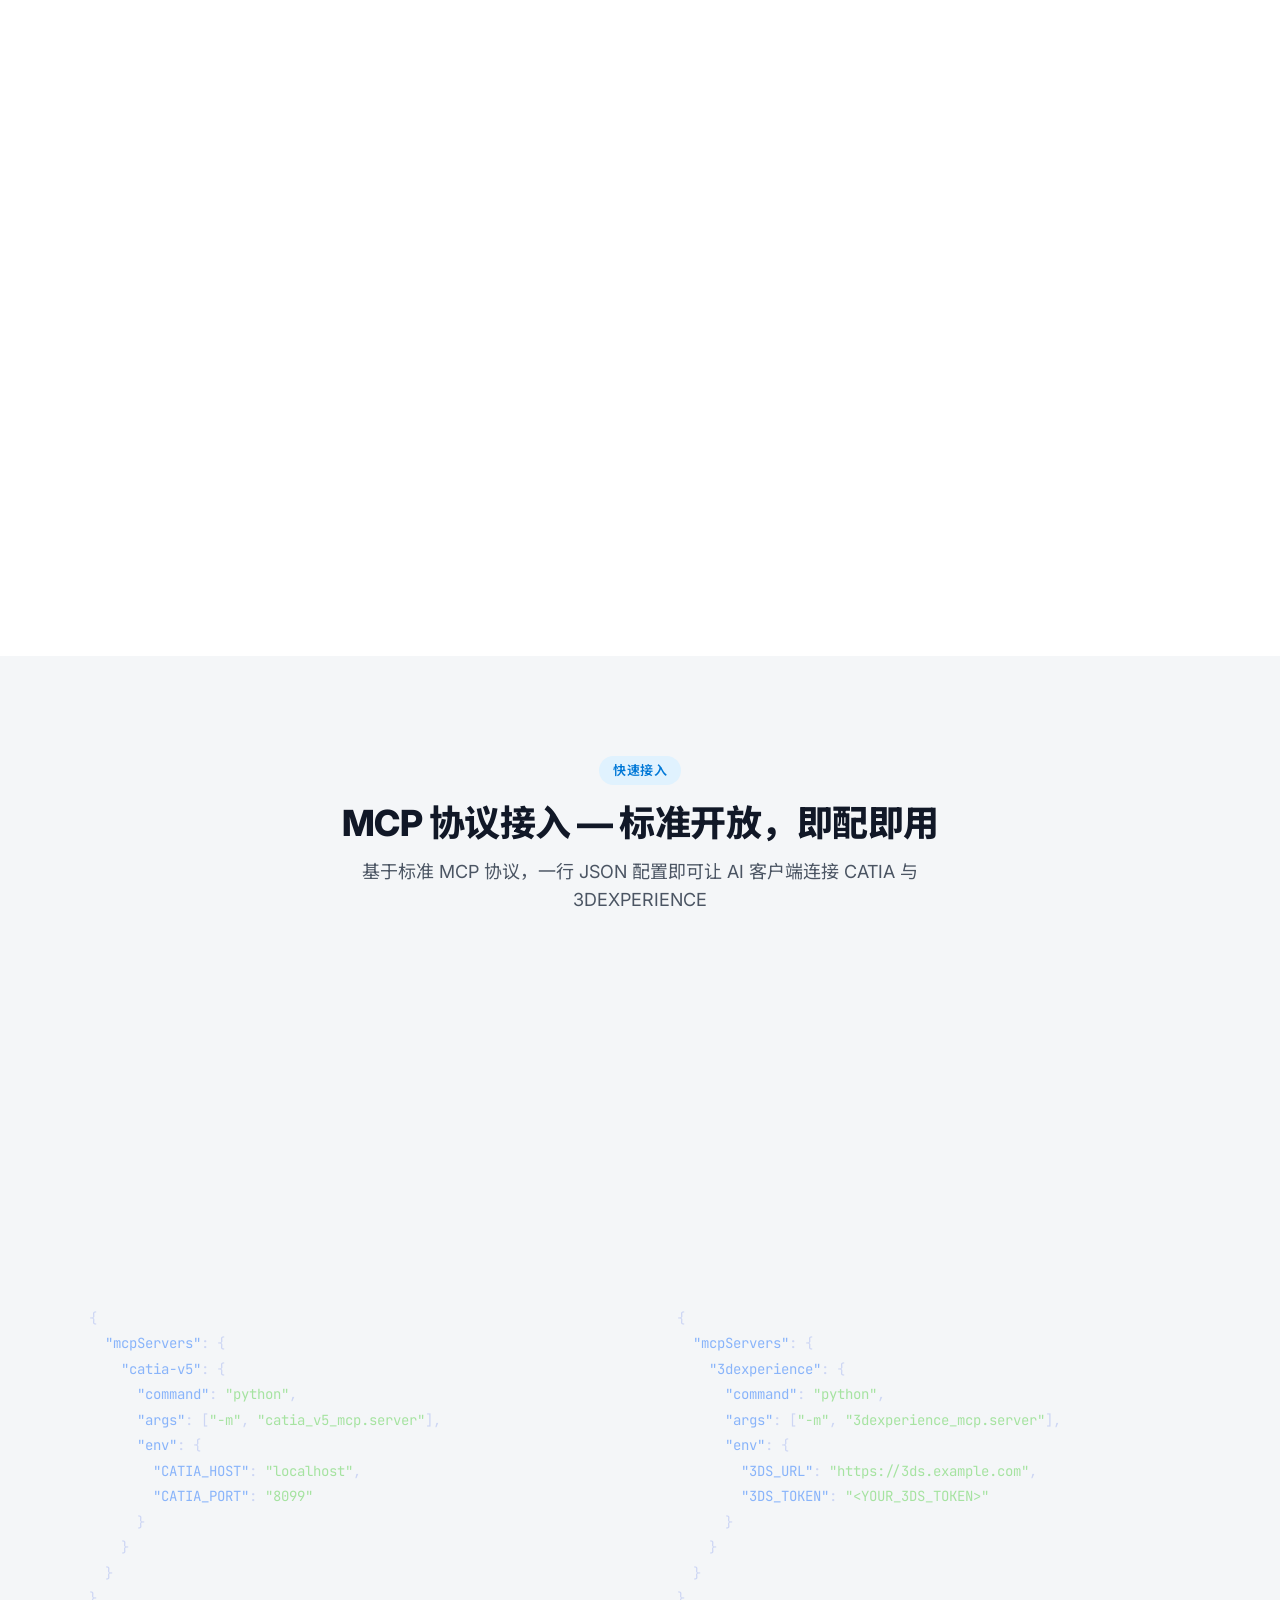
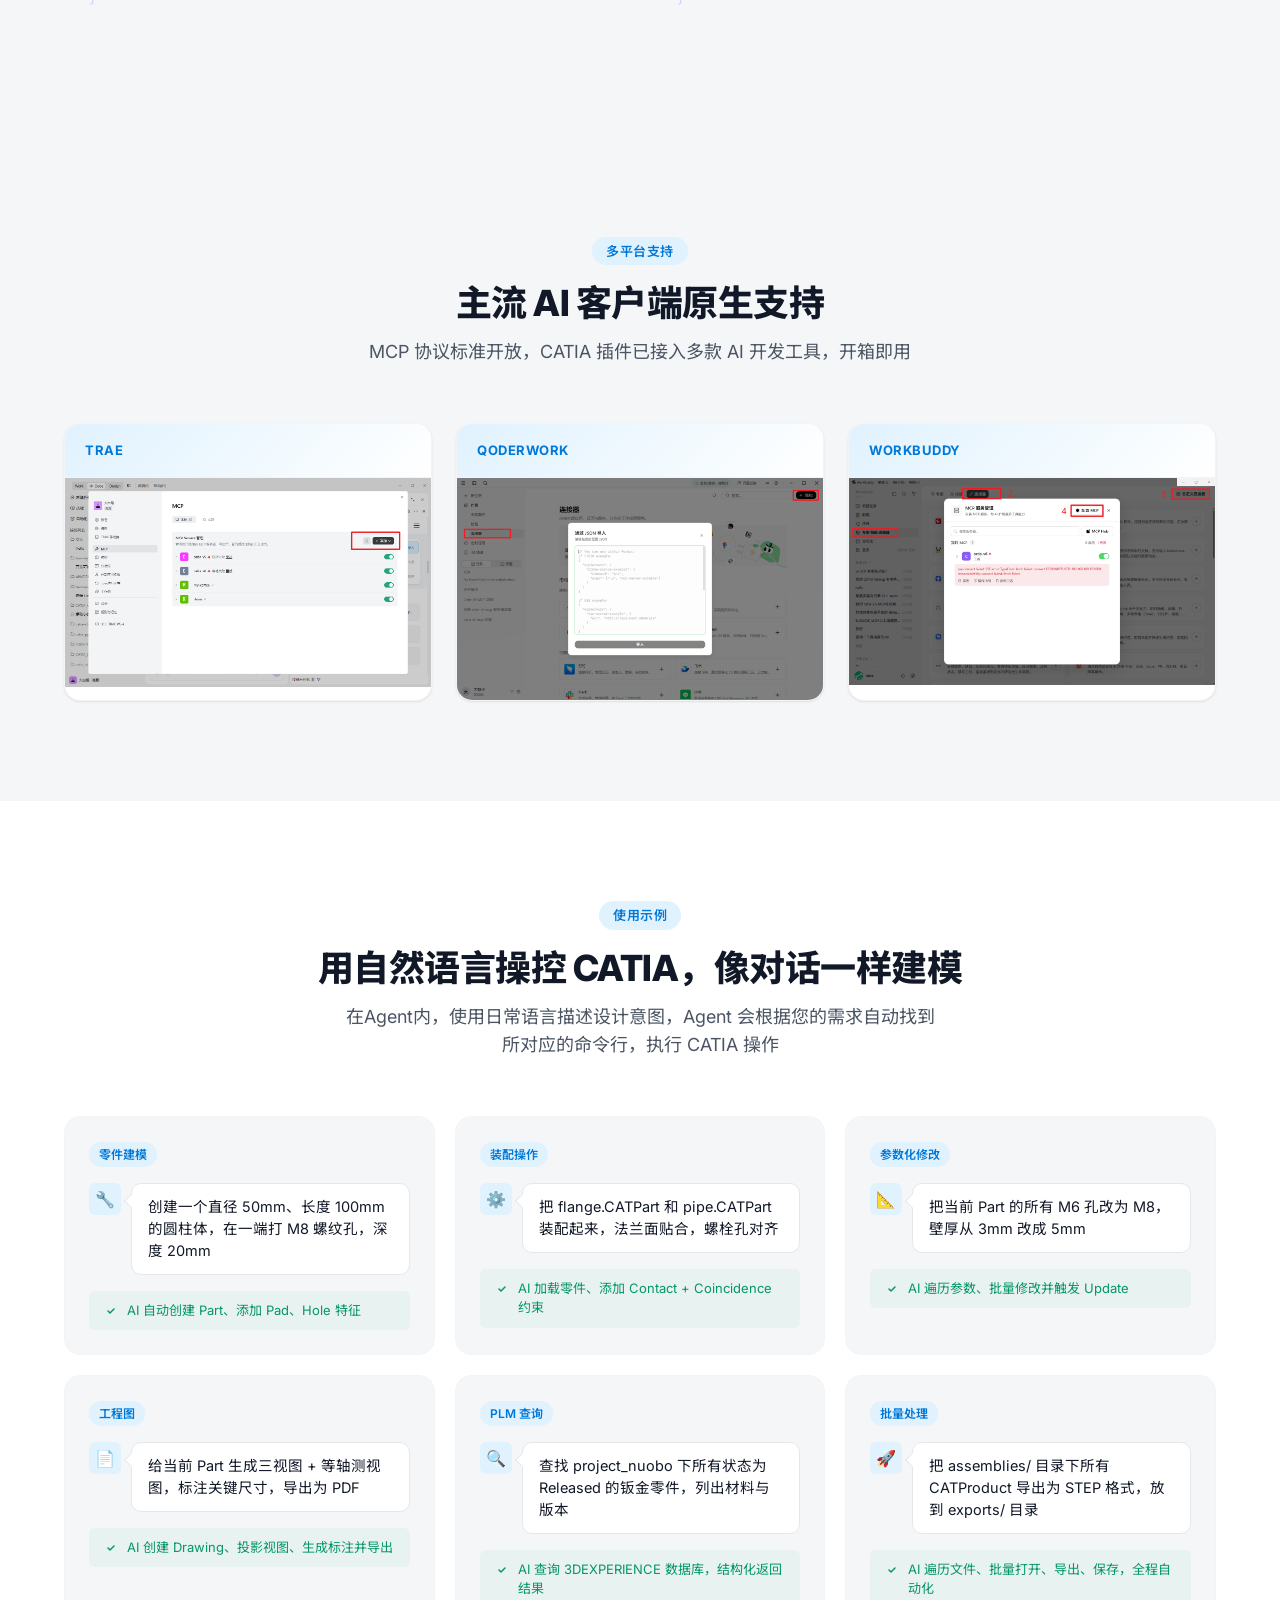
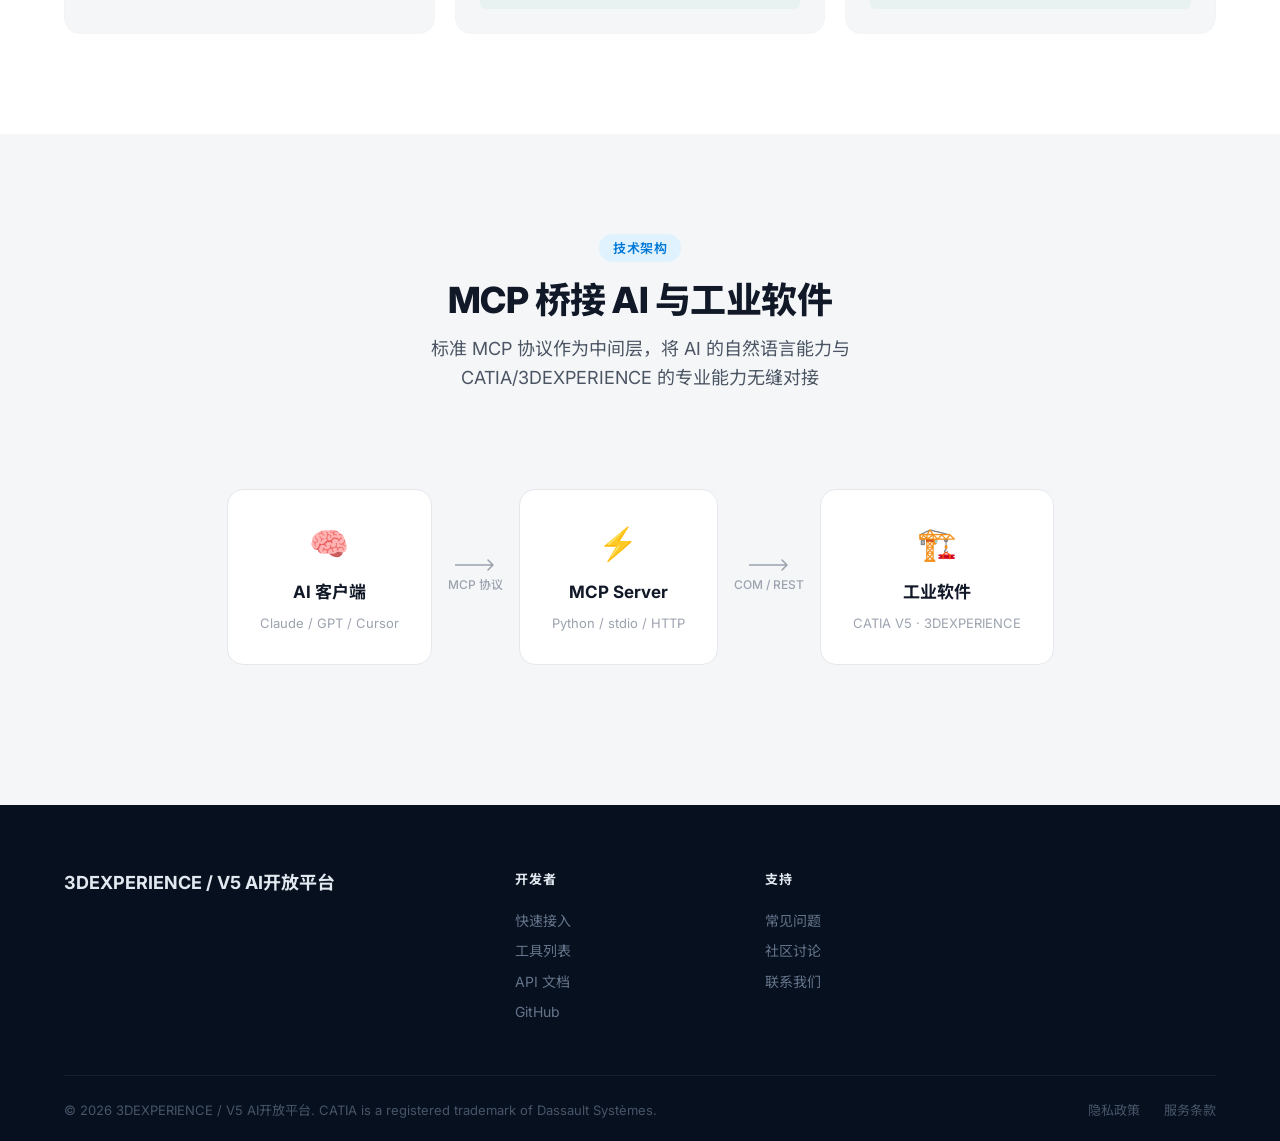
==== commit 797e072f: "修复跨页面语言保持：i18n.js初始化时自动应用保存的语言；查看文档按钮改为链接指向docs.html" ====
--- a/index.html
+++ b/index.html
@@ -34,7 +34,7 @@
                         <path d="M3 8H13M10 5L13 8L10 11" stroke="currentColor" stroke-width="1.5" stroke-linecap="round" stroke-linejoin="round"/>
                     </svg>
                 </button>
-                <button class="btn-secondary" data-i18n="hero.cta.secondary">查看文档</button>
+                <a href="docs.html" class="btn-secondary" data-i18n="hero.cta.secondary">查看文档</a>
             </div>
             <div class="hero-stats">
                 <div class="stat-item">
@@ -715,7 +715,7 @@
                 <p>连接 CATIA，用自然语言驱动设计。从建模到出图，AI 全程协助。</p>
                 <div class="cta-actions">
                     <button class="btn-primary btn-light">免费接入</button>
-                    <button class="btn-outline-light">查看文档</button>
+                    <a href="docs.html" class="btn-outline-light" data-i18n="hero.cta.secondary">查看文档</a>
                 </div>
             </div>
         </div>
